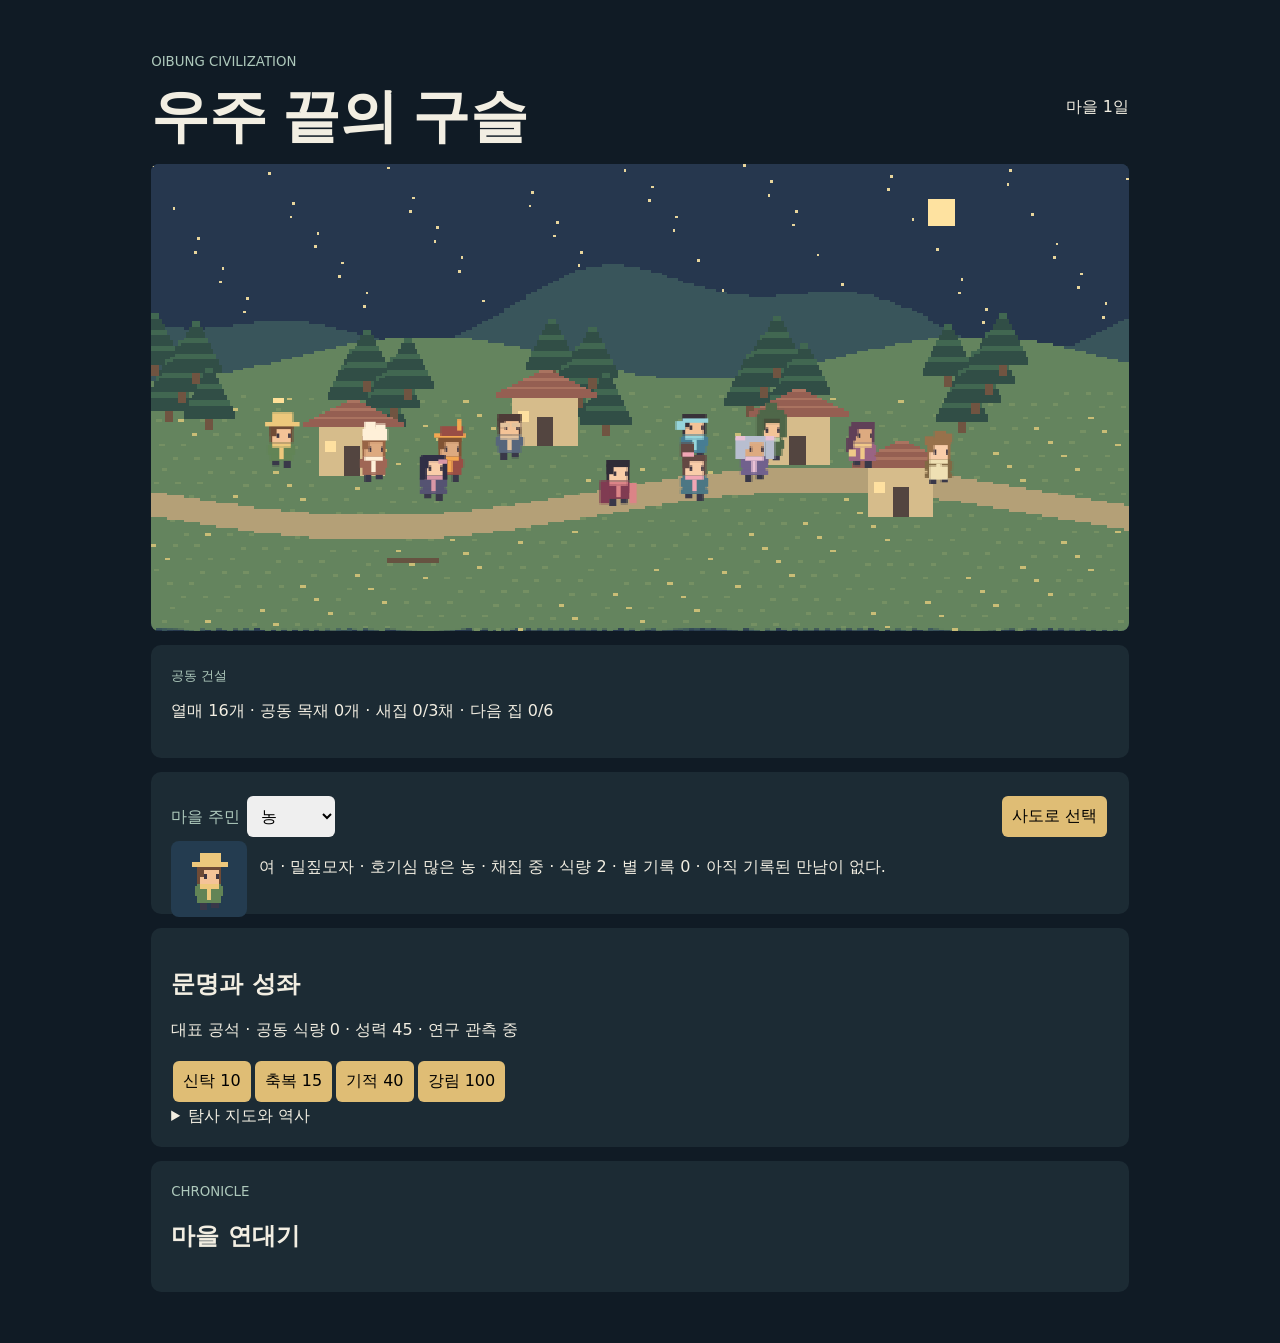
==== oibung-civilization/index.html @ 30c2ab61 "Connect elections, food redistribution, succession, research, expeditions and celestial powers" ====
<!doctype html><html lang="ko"><meta charset=utf-8><meta name=viewport content="width=device-width,initial-scale=1"><title>오이붕 문명</title><style>*{box-sizing:border-box}body{background:#101b25;color:#f2eee2;font:16px system-ui;margin:auto;max-width:1080px;padding:4vw}header,section{display:flex;align-items:center;justify-content:space-between;gap:14px}small,label{color:#aec9bc}h1{font: bold clamp(30px,5vw,58px) Georgia,serif;margin:8px 0}canvas{width:100%;image-rendering:pixelated;display:block;background:#243c50;cursor:pointer;border-radius:8px}article{background:#1c2b34;padding:20px;border-radius:10px;margin-top:14px}button,input,select{font:inherit;padding:10px;border:0;border-radius:6px;margin:4px 2px}button{background:#dfbd75;cursor:pointer}input{width:min(95%,360px)}li{margin:.6em 0}section{flex-wrap:wrap}</style><header><div><small>OIBUNG CIVILIZATION</small><h1>우주 끝의 구슬</h1></div><span id="clock"></span></header><canvas id="map" width="720" height="344" aria-label="주민을 선택할 수 있는 마을 지도"></canvas><article><small>공동 건설</small><p id="construction"></p></article><article><section><div><label>마을 주민</label> <select id="pick"></select></div><button id="choose">사도로 선택</button></section><canvas id="portrait" width="64" height="64" style="width:76px;float:left;margin-right:12px"></canvas><p id="bio"></p><div id="oracle"><input id="msg" placeholder="식량을 모아라 / 이웃을 도와라 / 별을 관찰해"><button id="send">계시 전달</button></div><p id="reply" role="status"></p></article><article><h2>문명과 성좌</h2><p id="worldInfo"></p><button onclick="invoke('신탁')">신탁 10</button><button onclick="invoke('축복')">축복 15</button><button onclick="invoke('기적')">기적 40</button><button onclick="invoke('강림')">강림 100</button><button id="contract" onclick="pact()">외신과 계약</button><details><summary>탐사 지도와 역사</summary><p id="atlas"></p><ol id="historyList"></ol></details></article><article><small>CHRONICLE</small><h2>마을 연대기</h2><ul id="log"></ul></article><script>
const names='농 빵 비서 최규원 박성원 배서준 이권재 별이 단비 솔 달래 보리'.split(' '),traits=['호기심 많은','다정한','신중한'],places=[[48,112],[165,132],[308,96],[233,105]],acts=['채집','나눔','별 관찰','식사'];let s;try{s=JSON.parse(localStorage.marble1)}catch{}s??={tick:0,apostle:-1,log:[],p:names.map((name,i)=>({name,x:38+i*23,y:108+i%3*8,food:2,hunger:i%4,act:i%4,stars:0,debt:{}}))};s.wood ??= 0;
s.houses ??= 0;
s.progress ??= 0;
for (const person of s.p) person.fatigue ??= 0;
const lots = [[96,145],[202,147],[301,146]];
acts.push('벌목','집 짓기','수면','대화','낚시');
function destination(person, index) {
  if(person.act===7)return [165,124];
  if(person.act===8)return [334,134];
  if (person.act === 4) return [32,88];
  if (person.act === 5) return lots[Math.min(2,s.houses)];
  if (person.act === 6) return s.houses ? lots[index % s.houses] : [66,114];
  return places[person.act];
}
function nextGoal(person,index) {
  if (!person.food) return s.berries?0:8;
  if (person.hunger >= 5) return 3;
  if (person.fatigue >= 4) return 6;
  if(s.houses===3&&index%4===2&&s.wood<12)return 4;
  if(index%4===1&&person.food<4)return s.berries?0:8;
  if (s.houses < 3 && index % 3 === 2) return s.wood ? 5 : 4;
  if((s.tick+index)%4===0)return 7;
  return (index+s.tick%2)%3;
}
function finishWork(person) {
  if (person.act === 6) person.fatigue = 0;
  else person.fatigue++;
  if (person.act === 4) s.wood++;
  if (person.act === 5 && s.wood && s.houses < 3) {
    s.wood--;
    if (++s.progress === 6) {
      s.progress = 0;
      s.houses++;
      note(person.name+'의 작업으로 마을의 '+s.houses+'번째 새집이 완성됐다.');
    }
  }
}

const profiles=[
 ['여','밀짚모자','6f4b36','628456','edc87c','hat'],['남','제빵사','986445','9f6655','fff0d8','chef'],
 ['여','단발과 리본','302f46','555372','d997a6','bob'],['남','안경과 조끼','4e3a37','57667c','e3c29d','glasses'],
 ['남','깃털 모자','815334','994e45','f4a751','feather'],['남','붉은 망토','302c37','803b52','db8487','cape'],
 ['남','푸른 머리띠','38323a','477d93','96d5dc','band'],['여','은빛 양갈래','b8bed0','71618d','eac1d5','twins'],
 ['여','묶음머리','634843','4c7784','f1a6b4','bun'],['남','솔잎 후드','48513c','4f6749','b4c99c','hood'],
 ['여','땋은 머리','604058','9a6483','f0c988','braid'],['여','곱슬머리','98714b','816944','efe0b3','apron']
];
const details={
 hat:[[-7,-20,15,2],[-4,-24,9,4]],chef:[[-5,-23,11,5],[-4,-26,5,4],[1,-25,4,3]],
 bob:[[-6,-19,3,10,1],[4,-18,2,9,1],[2,-18,4,2]],glasses:[[-4,-16,4,2],[1,-16,4,2]],
 feather:[[-7,-21,14,2],[-4,-24,10,4,2],[3,-27,2,5]],cape:[[-8,-11,4,10,2],[5,-10,3,9]],
 band:[[-5,-18,11,2],[-8,-17,4,4]],twins:[[-8,-19,4,9,1],[5,-19,4,9,1],[-8,-20,4,2],[5,-20,4,2]],
 bun:[[-6,-25,6,6,1],[-5,-21,5,2]],hood:[[-6,-21,3,10,2],[4,-21,3,10,2],[-5,-23,11,4,2],[-2,-26,5,4,2]],
 braid:[[-6,-18,3,6,1],[-7,-13,3,6,1],[-6,-8,3,3]],apron:[[-6,-21,4,4,1],[-2,-23,5,4,1],[2,-22,4,4,1],[-4,-8,8,6]]};
function sprite(c,i,x,y,scale,t,walking,act){
 const [gender,,hair,coat,accent,style]=profiles[i];
 const box=(x,y,w,h,color)=>{c.fillStyle='#'+color;c.fillRect(x,y,w,h)};
 c.save();c.translate(Math.round(x),Math.round(y));c.scale(scale,scale);
 if(!walking&&act===6){c.translate(-6,-4);c.rotate(-Math.PI/2)}
 const stride=walking?Math.floor(t)%2:0;
 box(-4,-4,3,4-stride,'393849');box(1,-4,3,3+stride,'393849');
 box(-5,-11,10,8,coat);box(-6,-10,12,4,coat);if(gender==='여'&&i!==0)box(-6,-5,12,2,coat);
 box(-4,-11,8,2,accent);box(-1,-9,2,5,accent);
 box(-5,-20,10,9,hair);box(-4,-18,8,7,['f4c397','ddaa80','f9cda9'][i%3]);box(-5,-20,10,3,hair);box(-5,-18,3,4,hair);
 box(-2,-15,1,2,'3d3541');box(3,-15,1,2,'3d3541');
 for(const [a,b,w,h,k=0] of details[style])box(a,b,w,h,[accent,hair,coat][k]);
 if(!walking&&[0,4,5,8].includes(act)){let lift=Math.floor(t)%2;box(6,-10-lift*2,2,7,'805f41');box(5,-11-lift*2,5,2,'c0c6ae')}
 c.restore()
}
// Navigate the walkable ground through a 64 by 64 occupancy grid.
const tileX=x=>Math.max(0,Math.min(63,Math.floor(x*64/360)));
const tileY=y=>Math.max(0,Math.min(63,Math.floor((y-72)*64/100)));
const cell=(x,y)=>tileY(y)*64+tileX(x);
const center=n=>[(n%64+.5)*360/64,72+(Math.floor(n/64)+.5)*100/64];
const blocked=new Uint8Array(4096);
for(let n=0;n<4096;n++){const [x,y]=center(n);blocked[n]=[[62,97],[133,86],[226,93],[264,112]].some(([a,b])=>x>=a&&x<a+24&&y>=b&&y<b+16)}
const maps=new Map();
function distances(goal){
 if(maps.has(goal))return maps.get(goal);
 const dist=new Int16Array(4096).fill(-1),queue=[goal];dist[goal]=0;
 for(let k=0;k<queue.length;k++){const n=queue[k];for(const m of neighbors(n)){if(!blocked[m]&&dist[m]<0){dist[m]=dist[n]+1;queue.push(m)}}}
 maps.set(goal,dist);return dist
}
function neighbors(n){return [n%64?n-1:-1,n%64<63?n+1:-1,n-64,n+64].filter(m=>m>=0&&m<4096)}
function walk(p,x,y){
 const goal=cell(x,y),dist=distances(goal);
 for(let k=0;k<(s.civil.gravity===2?1:2);k++){
 const n=cell(p.x,p.y);if(n===goal){p.x=x;p.y=y;return}
 const next=neighbors(n).filter(m=>dist[m]>=0).sort((a,b)=>dist[a]-dist[b])[0];
 if(next===undefined){const near=Array.from(dist).findIndex(v=>v>=0);[p.x,p.y]=center(near);continue}
 ;[p.x,p.y]=center(next)
 }}
function target(p,i){const [x,y]=destination(p,i);let tx=x+(i%4)*5,ty=y+Math.floor(i/4)*5;while(blocked[cell(tx,ty)])ty+=2;return [tx,ty]}
s.berries??=16;
for(const p of s.p){p.friends??={};p.memory??='아직 기록된 만남이 없다.'}

s.civil ??= {stock:0,leader:null,knowledge:[],observations:0,craft:0,voyages:0,systems:[],boundary:false,contact:false,gravity:1,lawUntil:0,power:45,archives:[],fleet:0};
const civ=s.civil;
function record(message){
 note(message);
 civ.archives.unshift({tick:s.tick,message});
 if(civ.archives.length>300)civ.archives.pop();
}
function advanceWorld(){
 if(s.tick%24===0)civ.power=Math.min(100,civ.power+1);
 if(civ.lawUntil&&s.tick>=civ.lawUntil){civ.gravity=1;civ.lawUntil=0;record('중력 이상이 끝나 이동 속도가 회복됐다.')}
 if(s.tick%144===0){
 const votes=new Map();
 for(const p of s.p){
 const choice=s.p.filter(q=>q!==p).sort((a,b)=>(p.friends[b.name]||0)+(p.debt[b.name]||0)-(p.friends[a.name]||0)-(p.debt[a.name]||0))[0];
 if((p.friends[choice.name]||p.debt[choice.name]))votes.set(choice.name,(votes.get(choice.name)||0)+1);
 if(p.food>2){p.food--;civ.stock++}
 }
 const winner=[...votes].sort((a,b)=>b[1]-a[1])[0];
 if(winner&&winner[0]!==civ.leader){civ.leader=winner[0];record(winner[0]+' 주민 대표 선출 · '+winner[1]+'표')}
 for(const p of [...s.p].sort((a,b)=>a.food-b.food)){if(p.food===0&&civ.stock){p.food++;civ.stock--}}
 }
 if(s.tick%48===0){
 const discoveries=[['천문력',civ.observations>=8],['정밀 공구',civ.craft>=8],['항법',civ.knowledge.includes('천문력')&&civ.observations>=24],['추진 기관',civ.knowledge.includes('정밀 공구')&&s.houses>=2&&civ.craft>=18]];
 for(const [name,ok] of discoveries)if(ok&&!civ.knowledge.includes(name)){civ.knowledge.push(name);record('마을 연구 기록에 '+name+' 원리가 등록됐다.')}
 if(civ.knowledge.length>=4&&s.wood>=4&&civ.stock>=2){s.wood-=4;civ.stock-=2;civ.fleet++;record('목재 4와 보급 식량 2로 탐사선 완성')}
 if(civ.fleet&&civ.stock>=1){civ.fleet--;civ.stock--;civ.voyages++;
 const n=civ.voyages,star=['청람','유리','노을','서리'][(n-1)%4]+' '+n;
 civ.systems.push({star,gravity:0.5+((n*17)%20)/10});record(star+' 항성계 탐사 완료');
 if(n>=4&&!civ.boundary&&civ.observations>=32){civ.boundary=true;record('탐사선들이 같은 경계 신호를 삼각측량해 구슬 표면을 발견했다.')}
 }
 if(civ.boundary&&!civ.contact&&civ.voyages>=5){civ.contact=true;record('구슬 밖 추방자가 귀환 항로를 요청했다.')}
 if(civ.contact&&!civ.treaty&&!civ.lawUntil&&s.tick%384===0){civ.gravity=2;civ.lawUntil=s.tick+96;record('외신의 통로가 열리며 마을의 중력이 증가했다.')}
 }
 const i=s.tick%12,p=s.p[i];p.born??=0;p.generation??=1;
 if(s.tick-p.born>=3600+i*96){
 const old=p.name;record(old+' 생애 종료 · 별 기록 '+p.stars+'건을 후대에 전승');
 if(s.apostle===i){s.apostle=-1;record('사도의 별자리가 비었다. 새 사도를 선택할 수 있다.')}
 p.generation++;p.name=names[i]+' '+p.generation+'세';p.born=s.tick;p.stars=Math.floor(p.stars/2);p.friends={};p.debt={};p.hunger=0;p.fatigue=0;p.memory=old+'의 기록을 물려받았다.';pick.options[i].text=p.name
 }
}
function invoke(type){
 const p=s.p[s.apostle];if(!p){reply.textContent='먼저 사도를 선택해 줘.';return}
 const cost={신탁:10,축복:15,기적:40,강림:100}[type];
 if(civ.power<cost){reply.textContent='성력이 부족해.';return}
 civ.power-=cost;
 if(type==='신탁'){p.act=2;p.dwelling=0}
 if(type==='축복'){p.fatigue=0;p.hunger=Math.max(0,p.hunger-2)}
 if(type==='기적')s.berries=Math.min(30,s.berries+10);
 if(type==='강림'){civ.lawUntil=0;civ.gravity=1;for(const q of s.p)q.fatigue=0}
 record(type+' 발현 · '+p.name+'의 성좌');save();ui()
}
function pact(){
 if(!civ.contact||civ.treaty)return;
 if(civ.stock<3){reply.textContent='계약에 공동 식량 3개가 필요해.';return}
 civ.stock-=3;civ.treaty=true;civ.gravity=1;civ.lawUntil=0;record('추방자에게 보급품을 제공해 다른 구슬로 가는 항로를 얻었다.');save();ui()
}

const ctx=map.getContext('2d'),rect=(x,y,w,h,c)=>{ctx.fillStyle=c;ctx.fillRect(x|0,y|0,w,h)},note=t=>{s.log.unshift(t);s.log.length=Math.min(15,s.log.length)},save=()=>{try{localStorage.marble1=JSON.stringify(s)}catch{}},sel=()=>+pick.value;names.forEach((n,i)=>pick.add(new Option(s.p[i].name,i)));pick.value=Math.max(0,s.apostle);function ui(){worldInfo.textContent='대표 '+(civ.leader||'공석')+' · 공동 식량 '+civ.stock+' · 성력 '+civ.power+' · 연구 '+(civ.knowledge.join(', ')||'관측 중');contract.hidden=!civ.contact||civ.treaty;atlas.textContent=civ.systems.slice(-16).map(v=>v.star+' ('+v.gravity.toFixed(1)+'g)').join(' · ')||'미탐사';historyList.replaceChildren(...civ.archives.slice(0,30).map(v=>Object.assign(document.createElement('li'),{textContent:(1+Math.floor(v.tick/48))+'일 · '+v.message})));construction.textContent='열매 '+s.berries+'개 · 공동 목재 '+s.wood+'개 · 새집 '+s.houses+'/3채'+(s.houses<3?' · 다음 집 '+s.progress+'/6':' · 건설 완료');let p=s.p[sel()];let pc=portrait.getContext('2d');pc.clearRect(0,0,64,64);sprite(pc,sel(),32,58,2,0,false,-1);bio.textContent=profiles[sel()][0]+' · '+profiles[sel()][1]+' · '+traits[sel()%3]+' '+p.name+' · '+acts[p.act]+' 중 · 식량 '+p.food+' · 별 기록 '+p.stars+' · '+p.memory;choose.textContent=s.apostle===sel()?'나의 사도':'사도로 선택';oracle.hidden=s.apostle!==sel();clock.textContent='마을 '+(1+Math.floor(s.tick/48))+'일';log.replaceChildren(...s.log.map(t=>Object.assign(document.createElement('li'),{textContent:t})));}pick.onchange=()=>{reply.textContent='';ui()};choose.onclick=()=>{s.apostle=sel();note(names[sel()]+'에게 별빛이 닿았다.');save();ui()};send.onclick=()=>{let p=s.p[sel()],v=msg.value,a=/별|우주|관찰/.test(v)?2:/이웃|도와|나눠|나눔/.test(v)?1:/채집|모아|식량/.test(v)?0:-1;if(a<0){reply.textContent='채집, 이웃 돕기, 별 관찰 중 하나를 제안해 줘.';return}let why=p.hunger>=6?'지금은 배가 너무 고파요.':a===1&&p.food<2?'나눌 식량을 먼저 구할게요.':'';p.dwelling=0;p.act=why?(p.food&&p.hunger>=6?3:0):a;reply.textContent=p.name+' · '+(why||acts[a]+'을 시작할게요.');note(reply.textContent);save();ui()};function step(){s.tick++;advanceWorld();if(s.tick%12===0)s.berries=Math.min(20,s.berries+1);s.p.forEach((p,i)=>{let [x,y]=target(p,i);walk(p,x,y);if(p.x!==x||p.y!==y)return;if((p.dwelling??0)<3){p.dwelling=(p.dwelling??0)+1;return}p.dwelling=0;
 finishWork(p);let a=p.act;
 if(a===0&&s.berries){s.berries--;p.food++}if(a===8)p.food++;
 if(a===7){const q=s.p.find(q=>q!==p&&Math.hypot(q.x-p.x,q.y-p.y)<24);if(q){for(const [u,v] of [[p,q],[q,p]]){u.friends[v.name]=(u.friends[v.name]??0)+1;u.memory=v.name+'와 마을길에서 이야기했다.'}note(p.name+'와 '+q.name+'의 대화 · 친분 '+p.friends[q.name])}}if(a===3&&p.food){p.food--;p.hunger=0}else p.hunger++;if(a===2){p.stars++;civ.observations++}if(a===4||a===5)civ.craft++;if(a===1&&p.food){let others=s.p.filter(q=>q!==p),q=others.sort((u,v)=>(p.debt[v.name]||0)-(p.debt[u.name]||0)||u.food-v.food)[0];q.food++;p.food--;q.debt[p.name]=(q.debt[p.name]||0)+1;note(p.name+' → '+q.name+'에게 식량을 나눴다. '+q.name+'이 은혜를 기억한다.')}p.act=nextGoal(p,i)});save();ui()}function draw(t){ctx.setTransform(2,0,0,2,0,0);rect(0,0,360,172,'#26374e');for(let i=0;i<70;i++)rect(i*79%360,i*47%62,1,1,'#e8d59c');rect(286,13,10,10,'#fee2a0');for(let x=0;x<360;x+=2){let y=53+12*Math.sin(x/41)+6*Math.cos(x/17);rect(x,y,2,172-y,'#39555b');let z=72+8*Math.cos(x/32);rect(x,z,2,172-z,'#64845e')}for(let i=0;i<650;i++)rect(i*137%360,84+i*73%88,2,1,i%5?'#759063':'#c9bd76');for(let x=0;x<360;x+=2)rect(x,121+9*Math.sin(x/52),2,9,'#b4a077');for(let i=0;i<25;i++){let x=i*73%360,y=67+i*13%24;rect(x,y,3,11,'#705441');for(let k=0;k<9;k++)rect(x-k,y-12+k*2,k*2+3,3,k%3?'#314e46':'#416751')}for(let [x,y] of [[62,97],[133,86],[226,93],[264,112]]){rect(x,y,24,18,'#d6bc8b');for(let k=0;k<9;k++)rect(x+10-k*2,y-10+k,5+k*4,2,k%3?'#955f52':'#aa7360');rect(x+9,y+7,6,11,'#534540');rect(x+2,y+5,4,4,'#fee0a0')}for(let i=0;i<Math.min(3,s.houses+1);i++){
  const [x,y]=lots[i];
  const ready=i<s.houses;
  rect(x-9,y,19,2,'#665341');
  if(ready||s.progress){rect(x-8,y-9,2,9,'#946e4a');rect(x+7,y-9,2,9,'#946e4a')}
  if(ready||s.progress>=3)rect(x-8,y-8,17,8,'#d8b180');
  if(ready){for(let row=0;row<8;row++)rect(x-row-2,y-17+row,row*2+5,2,'#925b51');rect(x-2,y-5,4,6,'#513e39')}
} s.p.map((p,i)=>({p,i})).sort((a,b)=>a.p.y-b.p.y).forEach(({p,i})=>{const [x,y]=target(p,i);sprite(ctx,i,p.x,p.y,.85,t/180+i,!p.dwelling&&(x!==p.x||y!==p.y),p.act);if(i===sel())rect(p.x-2,p.y-25,4,2,'#ffe098')});requestAnimationFrame(draw)}map.onclick=e=>{let r=map.getBoundingClientRect(),x=(e.clientX-r.left)*360/r.width,y=(e.clientY-r.top)*172/r.height;pick.value=s.p.map((p,i)=>[Math.hypot(p.x-x,p.y-4-y),i]).sort((a,b)=>a[0]-b[0])[0][1];pick.onchange()};ui();requestAnimationFrame(draw);if(!globalThis.SERVER_WORLD)setInterval(step,600);
</script></html>
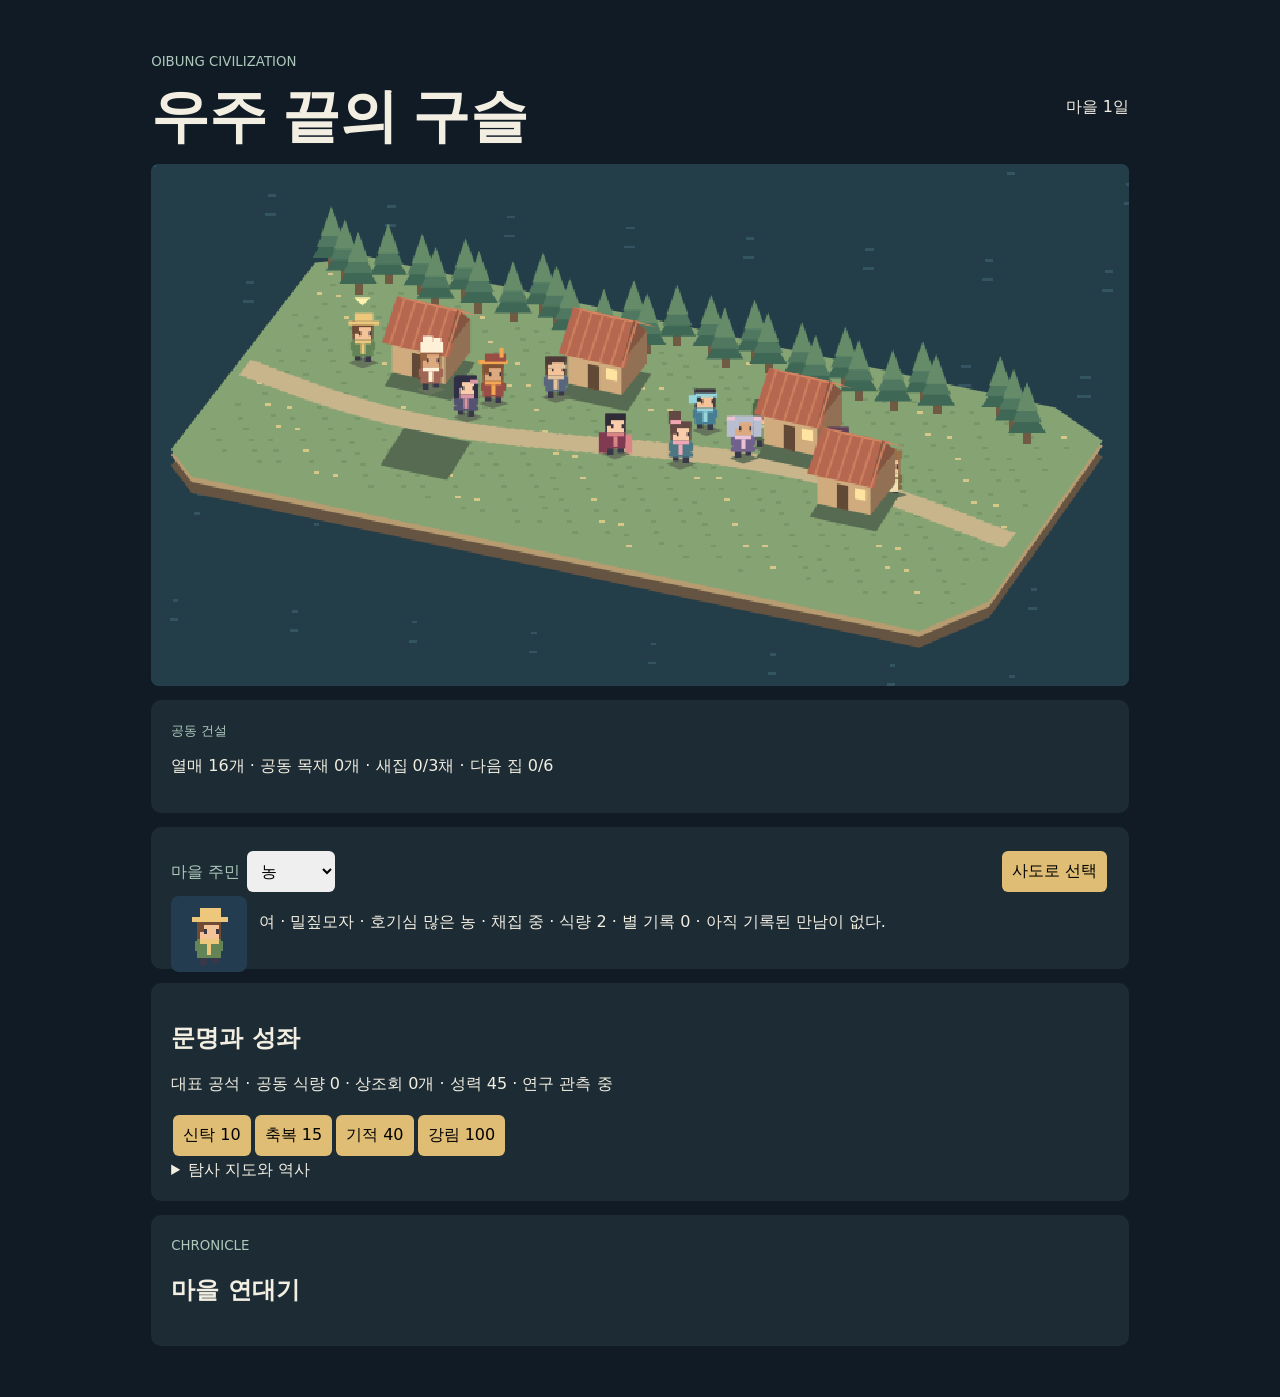
==== commit 5a716294: "Project the village as an isometric island and form mutual-aid societies" ====
--- a/oibung-civilization/index.html
+++ b/oibung-civilization/index.html
@@ -1,4 +1,4 @@
-<!doctype html><html lang="ko"><meta charset=utf-8><meta name=viewport content="width=device-width,initial-scale=1"><title>오이붕 문명</title><style>*{box-sizing:border-box}body{background:#101b25;color:#f2eee2;font:16px system-ui;margin:auto;max-width:1080px;padding:4vw}header,section{display:flex;align-items:center;justify-content:space-between;gap:14px}small,label{color:#aec9bc}h1{font: bold clamp(30px,5vw,58px) Georgia,serif;margin:8px 0}canvas{width:100%;image-rendering:pixelated;display:block;background:#243c50;cursor:pointer;border-radius:8px}article{background:#1c2b34;padding:20px;border-radius:10px;margin-top:14px}button,input,select{font:inherit;padding:10px;border:0;border-radius:6px;margin:4px 2px}button{background:#dfbd75;cursor:pointer}input{width:min(95%,360px)}li{margin:.6em 0}section{flex-wrap:wrap}</style><header><div><small>OIBUNG CIVILIZATION</small><h1>우주 끝의 구슬</h1></div><span id="clock"></span></header><canvas id="map" width="720" height="344" aria-label="주민을 선택할 수 있는 마을 지도"></canvas><article><small>공동 건설</small><p id="construction"></p></article><article><section><div><label>마을 주민</label> <select id="pick"></select></div><button id="choose">사도로 선택</button></section><canvas id="portrait" width="64" height="64" style="width:76px;float:left;margin-right:12px"></canvas><p id="bio"></p><div id="oracle"><input id="msg" placeholder="식량을 모아라 / 이웃을 도와라 / 별을 관찰해"><button id="send">계시 전달</button></div><p id="reply" role="status"></p></article><article><h2>문명과 성좌</h2><p id="worldInfo"></p><button onclick="invoke('신탁')">신탁 10</button><button onclick="invoke('축복')">축복 15</button><button onclick="invoke('기적')">기적 40</button><button onclick="invoke('강림')">강림 100</button><button id="contract" onclick="pact()">외신과 계약</button><details><summary>탐사 지도와 역사</summary><p id="atlas"></p><ol id="historyList"></ol></details></article><article><small>CHRONICLE</small><h2>마을 연대기</h2><ul id="log"></ul></article><script>
+<!doctype html><html lang="ko"><meta charset=utf-8><meta name=viewport content="width=device-width,initial-scale=1"><title>오이붕 문명</title><style>*{box-sizing:border-box}body{background:#101b25;color:#f2eee2;font:16px system-ui;margin:auto;max-width:1080px;padding:4vw}header,section{display:flex;align-items:center;justify-content:space-between;gap:14px}small,label{color:#aec9bc}h1{font: bold clamp(30px,5vw,58px) Georgia,serif;margin:8px 0}canvas{width:100%;image-rendering:pixelated;display:block;background:#243c50;cursor:pointer;border-radius:8px}article{background:#1c2b34;padding:20px;border-radius:10px;margin-top:14px}button,input,select{font:inherit;padding:10px;border:0;border-radius:6px;margin:4px 2px}button{background:#dfbd75;cursor:pointer}input{width:min(95%,360px)}li{margin:.6em 0}section{flex-wrap:wrap}</style><header><div><small>OIBUNG CIVILIZATION</small><h1>우주 끝의 구슬</h1></div><span id="clock"></span></header><canvas id="map" width="720" height="384" aria-label="주민을 선택할 수 있는 마을 지도"></canvas><article><small>공동 건설</small><p id="construction"></p></article><article><section><div><label>마을 주민</label> <select id="pick"></select></div><button id="choose">사도로 선택</button></section><canvas id="portrait" width="64" height="64" style="width:76px;float:left;margin-right:12px"></canvas><p id="bio"></p><div id="oracle"><input id="msg" placeholder="식량을 모아라 / 이웃을 도와라 / 별을 관찰해"><button id="send">계시 전달</button></div><p id="reply" role="status"></p></article><article><h2>문명과 성좌</h2><p id="worldInfo"></p><button onclick="invoke('신탁')">신탁 10</button><button onclick="invoke('축복')">축복 15</button><button onclick="invoke('기적')">기적 40</button><button onclick="invoke('강림')">강림 100</button><button id="contract" onclick="pact()">외신과 계약</button><details><summary>탐사 지도와 역사</summary><p id="atlas"></p><ol id="historyList"></ol></details></article><article><small>CHRONICLE</small><h2>마을 연대기</h2><ul id="log"></ul></article><script>
 const names='농 빵 비서 최규원 박성원 배서준 이권재 별이 단비 솔 달래 보리'.split(' '),traits=['호기심 많은','다정한','신중한'],places=[[48,112],[165,132],[308,96],[233,105]],acts=['채집','나눔','별 관찰','식사'];let s;try{s=JSON.parse(localStorage.marble1)}catch{}s??={tick:0,apostle:-1,log:[],p:names.map((name,i)=>({name,x:38+i*23,y:108+i%3*8,food:2,hunger:i%4,act:i%4,stars:0,debt:{}}))};s.wood ??= 0;
 s.houses ??= 0;
 s.progress ??= 0;
@@ -105,6 +105,18 @@
  if(s.tick%24===0)civ.power=Math.min(100,civ.power+1);
  if(civ.lawUntil&&s.tick>=civ.lawUntil){civ.gravity=1;civ.lawUntil=0;record('중력 이상이 끝나 이동 속도가 회복됐다.')}
  if(s.tick%144===0){
+ const groups=[],seen=new Set();
+ for(const founder of s.p){
+ if(seen.has(founder.name))continue;
+ const members=[founder];seen.add(founder.name);
+ for(const member of members)for(const neighbor of s.p){
+ if(!seen.has(neighbor.name)&&(member.friends[neighbor.name]||0)>=2&&(neighbor.friends[member.name]||0)>=2){members.push(neighbor);seen.add(neighbor.name)}}
+ if(members.length>=3)groups.push(members.map(p=>p.name))
+ }
+ for(const group of groups){if(!(civ.groups||[]).some(old=>old.some(name=>group.includes(name))))record(group.join('·')+'의 상조회 결성');
+ const people=group.map(name=>s.p.find(p=>p.name===name)),donor=people.reduce((a,b)=>a.food>b.food?a:b),recipient=people.find(p=>p.food===0);
+ if(donor.food>=2&&recipient){donor.food--;recipient.food++;recipient.memory=donor.name+'에게 상조회 식량을 받았다.'}}
+ civ.groups=groups;
  const votes=new Map();
  for(const p of s.p){
  const choice=s.p.filter(q=>q!==p).sort((a,b)=>(p.friends[b.name]||0)+(p.debt[b.name]||0)-(p.friends[a.name]||0)-(p.debt[a.name]||0))[0];
@@ -151,16 +163,46 @@
  civ.stock-=3;civ.treaty=true;civ.gravity=1;civ.lawUntil=0;record('추방자에게 보급품을 제공해 다른 구슬로 가는 항로를 얻었다.');save();ui()
 }
 
-const ctx=map.getContext('2d'),rect=(x,y,w,h,c)=>{ctx.fillStyle=c;ctx.fillRect(x|0,y|0,w,h)},note=t=>{s.log.unshift(t);s.log.length=Math.min(15,s.log.length)},save=()=>{try{localStorage.marble1=JSON.stringify(s)}catch{}},sel=()=>+pick.value;names.forEach((n,i)=>pick.add(new Option(s.p[i].name,i)));pick.value=Math.max(0,s.apostle);function ui(){worldInfo.textContent='대표 '+(civ.leader||'공석')+' · 공동 식량 '+civ.stock+' · 성력 '+civ.power+' · 연구 '+(civ.knowledge.join(', ')||'관측 중');contract.hidden=!civ.contact||civ.treaty;atlas.textContent=civ.systems.slice(-16).map(v=>v.star+' ('+v.gravity.toFixed(1)+'g)').join(' · ')||'미탐사';historyList.replaceChildren(...civ.archives.slice(0,30).map(v=>Object.assign(document.createElement('li'),{textContent:(1+Math.floor(v.tick/48))+'일 · '+v.message})));construction.textContent='열매 '+s.berries+'개 · 공동 목재 '+s.wood+'개 · 새집 '+s.houses+'/3채'+(s.houses<3?' · 다음 집 '+s.progress+'/6':' · 건설 완료');let p=s.p[sel()];let pc=portrait.getContext('2d');pc.clearRect(0,0,64,64);sprite(pc,sel(),32,58,2,0,false,-1);bio.textContent=profiles[sel()][0]+' · '+profiles[sel()][1]+' · '+traits[sel()%3]+' '+p.name+' · '+acts[p.act]+' 중 · 식량 '+p.food+' · 별 기록 '+p.stars+' · '+p.memory;choose.textContent=s.apostle===sel()?'나의 사도':'사도로 선택';oracle.hidden=s.apostle!==sel();clock.textContent='마을 '+(1+Math.floor(s.tick/48))+'일';log.replaceChildren(...s.log.map(t=>Object.assign(document.createElement('li'),{textContent:t})));}pick.onchange=()=>{reply.textContent='';ui()};choose.onclick=()=>{s.apostle=sel();note(names[sel()]+'에게 별빛이 닿았다.');save();ui()};send.onclick=()=>{let p=s.p[sel()],v=msg.value,a=/별|우주|관찰/.test(v)?2:/이웃|도와|나눠|나눔/.test(v)?1:/채집|모아|식량/.test(v)?0:-1;if(a<0){reply.textContent='채집, 이웃 돕기, 별 관찰 중 하나를 제안해 줘.';return}let why=p.hunger>=6?'지금은 배가 너무 고파요.':a===1&&p.food<2?'나눌 식량을 먼저 구할게요.':'';p.dwelling=0;p.act=why?(p.food&&p.hunger>=6?3:0):a;reply.textContent=p.name+' · '+(why||acts[a]+'을 시작할게요.');note(reply.textContent);save();ui()};function step(){s.tick++;advanceWorld();if(s.tick%12===0)s.berries=Math.min(20,s.berries+1);s.p.forEach((p,i)=>{let [x,y]=target(p,i);walk(p,x,y);if(p.x!==x||p.y!==y)return;if((p.dwelling??0)<3){p.dwelling=(p.dwelling??0)+1;return}p.dwelling=0;
+const ctx=map.getContext('2d'),rect=(x,y,w,h,c)=>{ctx.fillStyle=c;ctx.fillRect(x|0,y|0,w,h)},note=t=>{s.log.unshift(t);s.log.length=Math.min(15,s.log.length)},save=()=>{try{localStorage.marble1=JSON.stringify(s)}catch{}},sel=()=>+pick.value;names.forEach((n,i)=>pick.add(new Option(s.p[i].name,i)));pick.value=Math.max(0,s.apostle);function ui(){worldInfo.textContent='대표 '+(civ.leader||'공석')+' · 공동 식량 '+civ.stock+' · 상조회 '+(civ.groups||[]).length+'개 · 성력 '+civ.power+' · 연구 '+(civ.knowledge.join(', ')||'관측 중');contract.hidden=!civ.contact||civ.treaty;atlas.textContent=civ.systems.slice(-16).map(v=>v.star+' ('+v.gravity.toFixed(1)+'g)').join(' · ')||'미탐사';historyList.replaceChildren(...civ.archives.slice(0,30).map(v=>Object.assign(document.createElement('li'),{textContent:(1+Math.floor(v.tick/48))+'일 · '+v.message})));construction.textContent='열매 '+s.berries+'개 · 공동 목재 '+s.wood+'개 · 새집 '+s.houses+'/3채'+(s.houses<3?' · 다음 집 '+s.progress+'/6':' · 건설 완료');let p=s.p[sel()];let pc=portrait.getContext('2d');pc.clearRect(0,0,64,64);sprite(pc,sel(),32,58,2,0,false,-1);bio.textContent=profiles[sel()][0]+' · '+profiles[sel()][1]+' · '+traits[sel()%3]+' '+p.name+' · '+acts[p.act]+' 중 · 식량 '+p.food+' · 별 기록 '+p.stars+' · '+p.memory;choose.textContent=s.apostle===sel()?'나의 사도':'사도로 선택';oracle.hidden=s.apostle!==sel();clock.textContent='마을 '+(1+Math.floor(s.tick/48))+'일';log.replaceChildren(...s.log.map(t=>Object.assign(document.createElement('li'),{textContent:t})));}pick.onchange=()=>{reply.textContent='';ui()};choose.onclick=()=>{s.apostle=sel();note(names[sel()]+'에게 별빛이 닿았다.');save();ui()};send.onclick=()=>{let p=s.p[sel()],v=msg.value,a=/별|우주|관찰/.test(v)?2:/이웃|도와|나눠|나눔/.test(v)?1:/채집|모아|식량/.test(v)?0:-1;if(a<0){reply.textContent='채집, 이웃 돕기, 별 관찰 중 하나를 제안해 줘.';return}let why=p.hunger>=6?'지금은 배가 너무 고파요.':a===1&&p.food<2?'나눌 식량을 먼저 구할게요.':'';p.dwelling=0;p.act=why?(p.food&&p.hunger>=6?3:0):a;reply.textContent=p.name+' · '+(why||acts[a]+'을 시작할게요.');note(reply.textContent);save();ui()};function step(){s.tick++;advanceWorld();if(s.tick%12===0)s.berries=Math.min(20,s.berries+1);s.p.forEach((p,i)=>{let [x,y]=target(p,i);walk(p,x,y);if(p.x!==x||p.y!==y)return;if((p.dwelling??0)<3){p.dwelling=(p.dwelling??0)+1;return}p.dwelling=0;
  finishWork(p);let a=p.act;
  if(a===0&&s.berries){s.berries--;p.food++}if(a===8)p.food++;
- if(a===7){const q=s.p.find(q=>q!==p&&Math.hypot(q.x-p.x,q.y-p.y)<24);if(q){for(const [u,v] of [[p,q],[q,p]]){u.friends[v.name]=(u.friends[v.name]??0)+1;u.memory=v.name+'와 마을길에서 이야기했다.'}note(p.name+'와 '+q.name+'의 대화 · 친분 '+p.friends[q.name])}}if(a===3&&p.food){p.food--;p.hunger=0}else p.hunger++;if(a===2){p.stars++;civ.observations++}if(a===4||a===5)civ.craft++;if(a===1&&p.food){let others=s.p.filter(q=>q!==p),q=others.sort((u,v)=>(p.debt[v.name]||0)-(p.debt[u.name]||0)||u.food-v.food)[0];q.food++;p.food--;q.debt[p.name]=(q.debt[p.name]||0)+1;note(p.name+' → '+q.name+'에게 식량을 나눴다. '+q.name+'이 은혜를 기억한다.')}p.act=nextGoal(p,i)});save();ui()}function draw(t){ctx.setTransform(2,0,0,2,0,0);rect(0,0,360,172,'#26374e');for(let i=0;i<70;i++)rect(i*79%360,i*47%62,1,1,'#e8d59c');rect(286,13,10,10,'#fee2a0');for(let x=0;x<360;x+=2){let y=53+12*Math.sin(x/41)+6*Math.cos(x/17);rect(x,y,2,172-y,'#39555b');let z=72+8*Math.cos(x/32);rect(x,z,2,172-z,'#64845e')}for(let i=0;i<650;i++)rect(i*137%360,84+i*73%88,2,1,i%5?'#759063':'#c9bd76');for(let x=0;x<360;x+=2)rect(x,121+9*Math.sin(x/52),2,9,'#b4a077');for(let i=0;i<25;i++){let x=i*73%360,y=67+i*13%24;rect(x,y,3,11,'#705441');for(let k=0;k<9;k++)rect(x-k,y-12+k*2,k*2+3,3,k%3?'#314e46':'#416751')}for(let [x,y] of [[62,97],[133,86],[226,93],[264,112]]){rect(x,y,24,18,'#d6bc8b');for(let k=0;k<9;k++)rect(x+10-k*2,y-10+k,5+k*4,2,k%3?'#955f52':'#aa7360');rect(x+9,y+7,6,11,'#534540');rect(x+2,y+5,4,4,'#fee0a0')}for(let i=0;i<Math.min(3,s.houses+1);i++){
-  const [x,y]=lots[i];
-  const ready=i<s.houses;
-  rect(x-9,y,19,2,'#665341');
-  if(ready||s.progress){rect(x-8,y-9,2,9,'#946e4a');rect(x+7,y-9,2,9,'#946e4a')}
-  if(ready||s.progress>=3)rect(x-8,y-8,17,8,'#d8b180');
-  if(ready){for(let row=0;row<8;row++)rect(x-row-2,y-17+row,row*2+5,2,'#925b51');rect(x-2,y-5,4,6,'#513e39')}
-} s.p.map((p,i)=>({p,i})).sort((a,b)=>a.p.y-b.p.y).forEach(({p,i})=>{const [x,y]=target(p,i);sprite(ctx,i,p.x,p.y,.85,t/180+i,!p.dwelling&&(x!==p.x||y!==p.y),p.act);if(i===sel())rect(p.x-2,p.y-25,4,2,'#ffe098')});requestAnimationFrame(draw)}map.onclick=e=>{let r=map.getBoundingClientRect(),x=(e.clientX-r.left)*360/r.width,y=(e.clientY-r.top)*172/r.height;pick.value=s.p.map((p,i)=>[Math.hypot(p.x-x,p.y-4-y),i]).sort((a,b)=>a[0]-b[0])[0][1];pick.onchange()};ui();requestAnimationFrame(draw);if(!globalThis.SERVER_WORLD)setInterval(step,600);
+ if(a===7){const q=s.p.find(q=>q!==p&&Math.hypot(q.x-p.x,q.y-p.y)<24);if(q){for(const [u,v] of [[p,q],[q,p]]){u.friends[v.name]=(u.friends[v.name]??0)+1;u.memory=v.name+'와 마을길에서 이야기했다.'}note(p.name+'와 '+q.name+'의 대화 · 친분 '+p.friends[q.name])}}if(a===3&&p.food){p.food--;p.hunger=0}else p.hunger++;if(a===2){p.stars++;civ.observations++}if(a===4||a===5)civ.craft++;if(a===1&&p.food){let others=s.p.filter(q=>q!==p),q=others.sort((u,v)=>(p.debt[v.name]||0)-(p.debt[u.name]||0)||u.food-v.food)[0];q.food++;p.food--;q.debt[p.name]=(q.debt[p.name]||0)+1;note(p.name+' → '+q.name+'에게 식량을 나눴다. '+q.name+'이 은혜를 기억한다.')}p.act=nextGoal(p,i)});save();ui()}
+const project=(x,y)=>[180+(x-180)*.82-(y-122)*.61,105+(x-180)*.18+(y-122)*.79];
+function face(points,color){ctx.fillStyle=color;ctx.beginPath();points.forEach(([x,y],i)=>i?ctx.lineTo(x,y):ctx.moveTo(x,y));ctx.closePath();ctx.fill()}
+function surface(points,color,z=0){face(points.map(([x,y])=>{const [u,v]=project(x,y);return [u,v-z]}),color)}
+function lodge(x,y,stage){
+ const at=(a,b,z)=>{const [u,v]=project(x+a,y+b);return [u,v-z]};
+ const poly=(list,color)=>face(list.map(args=>at(...args)),color);
+ poly([[-13,-11,0],[17,-11,0],[19,6,0],[-11,6,0]],'#576b52');
+ if(!stage)return;
+ const height=stage<3?4:12;
+ poly([[-12,0,0],[12,0,0],[12,0,height],[-12,0,height]],'#cfab7e');
+ poly([[12,0,0],[12,-15,0],[12,-15,height],[12,0,height]],'#927054');
+ if(stage<6)return;
+ poly([[-15,2,12],[15,2,12],[15,-7,22],[-15,-7,22]],'#b6674f');
+ poly([[-15,-7,22],[15,-7,22],[15,-17,12],[-15,-17,12]],'#d88964');
+ poly([[12,-15,12],[12,-7,22],[12,0,12]],'#845641');
+ for(let i=-12;i<14;i+=5)poly([[i,2,12],[i+1,2,12],[i+1,-7,22],[i,-7,22]],'#cc8060');
+ poly([[-3,.2,0],[2,.2,0],[2,.2,9],[-3,.2,9]],'#614935');
+ poly([[5,.2,5],[10,.2,5],[10,.2,9],[5,.2,9]],'#ffe3a0')
+}
+function draw(t){
+ ctx.setTransform(2,0,0,2,0,0);rect(0,0,360,192,'#233d49');
+ for(let i=0;i<85;i++)rect(i*79%360,(i*47+t/1800)%192,2+i%4,1,'#345461');
+ const outline=[[0,76],[18,69],[327,69],[355,78],[359,152],[341,170],[16,172],[0,163]];
+ surface(outline,'#665442',-6);surface(outline,'#b79c71',-2);surface(outline,'#86a373');
+ for(let n=0;n<500;n++){let x=8+n*73%338,y=79+n*31%83;let [u,v]=project(x,y);rect(u,v,2,1,n%6?'#77976b':'#d7c68a')}
+ for(let x=4;x<348;x+=4){let y=120+Math.sin(x/52)*7;surface([[x,y],[x+5,y],[x+5,y+7],[x,y+7]],'#c8b58c')}
+ const items=[];
+ function add(x,y,paint){items.push([project(x,y)[1],paint])}
+ for(let i=0;i<30;i++){const x=8+i*43%335,y=77+i*3%10;add(x,y,()=>{let [u,v]=project(x,y);rect(u-1,v-9,3,9,'#705a44');for(let k=0;k<3;k++){let w=7-k*1.5,b=v-4-k*4;face([[u-w,b],[u,b-11],[u+w,b]],['#3e6756','#507861','#658b69'][k])}})}
+ for(const [x,y] of [[74,113],[145,102],[238,109],[276,128]])add(x,y,()=>lodge(x,y,6));
+ lots.forEach(([x,y],i)=>{if(i<=s.houses)add(x,y,()=>lodge(x,y,i<s.houses?6:s.progress))});
+ s.p.forEach((p,i)=>add(p.x,p.y,()=>{const [u,v]=project(p.x,p.y),[x,y]=target(p,i);face([[u-5,v],[u,v-2],[u+6,v],[u,v+2]],'#65745a');sprite(ctx,i,u,v,.76,t/180+i,!p.dwelling&&(x!==p.x||y!==p.y),p.act);if(i===sel())face([[u-3,v-24],[u+3,v-24],[u,v-21]],'#fff2ac')}));
+ items.sort((a,b)=>a[0]-b[0]).forEach(item=>item[1]());requestAnimationFrame(draw)
+}
+map.onclick=e=>{const r=map.getBoundingClientRect(),x=(e.clientX-r.left)*360/r.width,y=(e.clientY-r.top)*192/r.height;
+ const nearest=s.p.map((p,i)=>{const [u,v]=project(p.x,p.y);return [Math.hypot(u-x,v-8-y),i]}).sort((a,b)=>a[0]-b[0])[0];
+ if(nearest[0]<15){pick.value=nearest[1];pick.onchange()}};ui();requestAnimationFrame(draw);if(!globalThis.SERVER_WORLD)setInterval(step,600);
 </script></html>
 
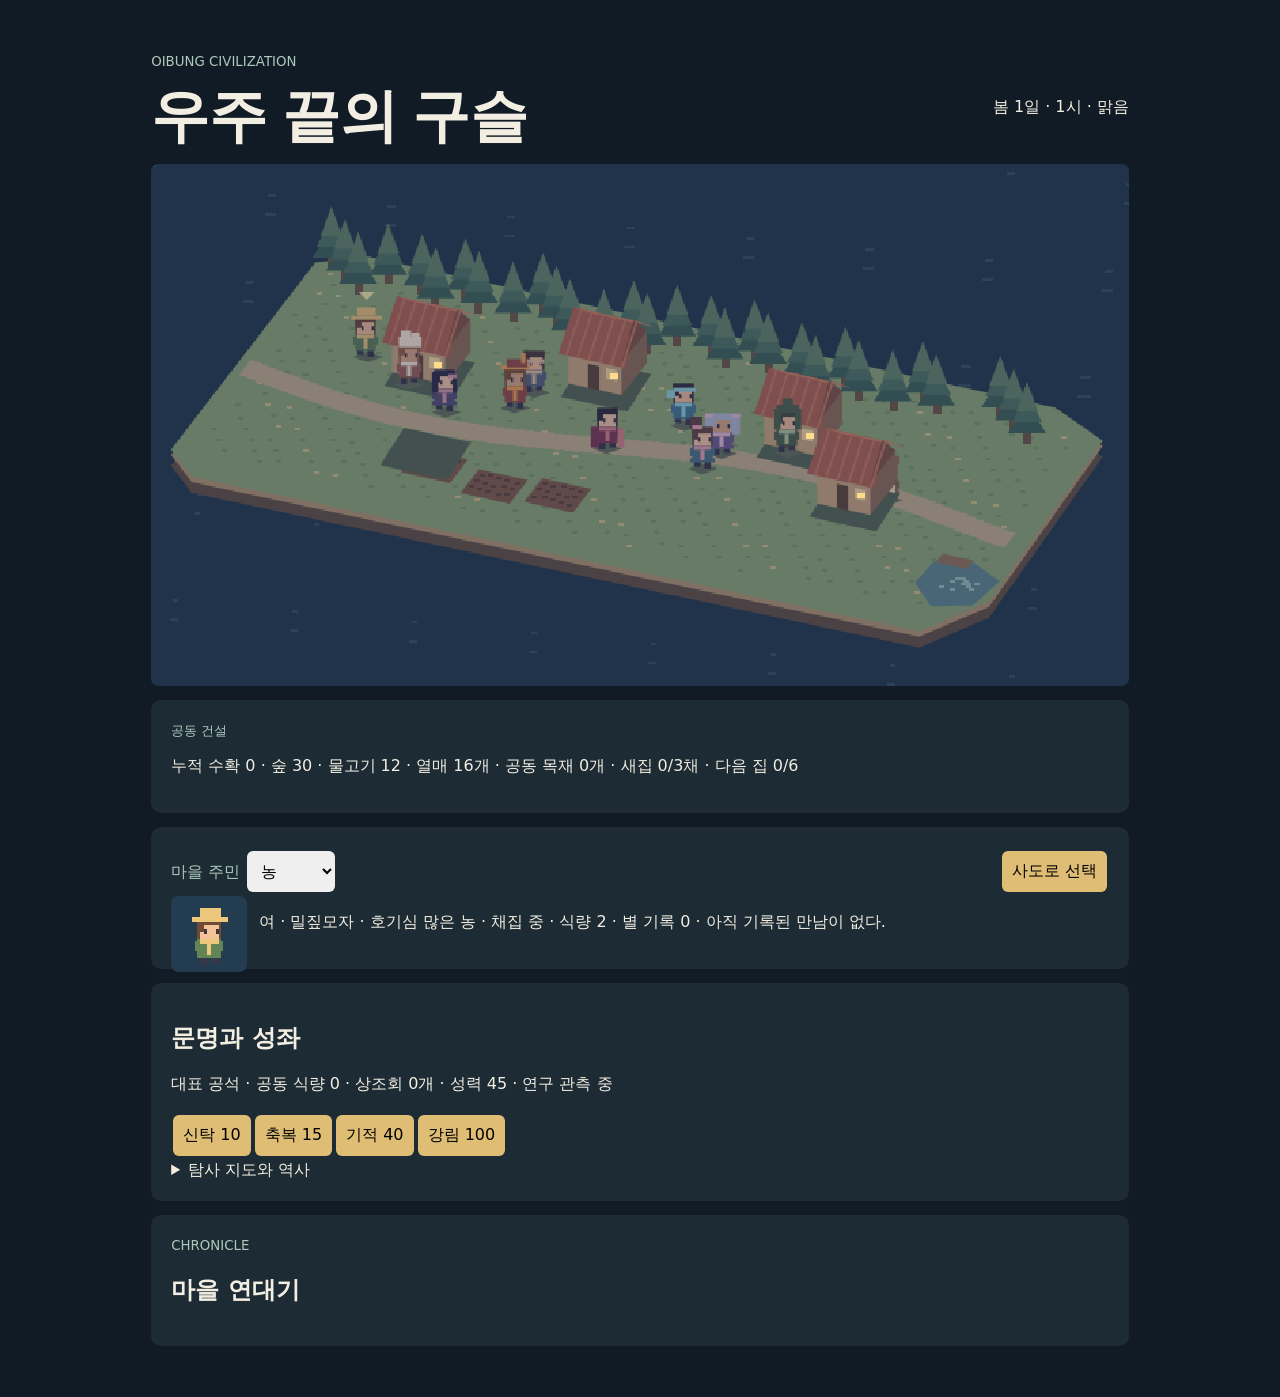
==== commit f32774b7: "Simulate seasonal farming, weather, renewable habitats and smooth village movement" ====
--- a/oibung-civilization/index.html
+++ b/oibung-civilization/index.html
@@ -4,8 +4,9 @@
 s.progress ??= 0;
 for (const person of s.p) person.fatigue ??= 0;
 const lots = [[96,145],[202,147],[301,146]];
-acts.push('벌목','집 짓기','수면','대화','낚시');
+acts.push('벌목','집 짓기','수면','대화','낚시','씨뿌리기','물주기','수확');
 function destination(person, index) {
+  if(person.act>=9&&person.act<=11)return fieldSites[Math.floor(index/4)];
   if(person.act===7)return [165,124];
   if(person.act===8)return [334,134];
   if (person.act === 4) return [32,88];
@@ -14,9 +15,11 @@
   return places[person.act];
 }
 function nextGoal(person,index) {
-  if (!person.food) return s.berries?0:8;
+  if(!person.food && civ.stock>0){civ.stock--;person.food++;return 3}
+  if(!person.food)return s.berries?0:8;
   if (person.hunger >= 5) return 3;
   if (person.fatigue >= 4) return 6;
+  if(index%4===0&&season()!==3){const f=fieldFor(index);if(f.growth<0)return 9;if(f.growth>=6)return 11;if(f.water<=1)return 10}
   if(s.houses===3&&index%4===2&&s.wood<12)return 4;
   if(index%4===1&&person.food<4)return s.berries?0:8;
   if (s.houses < 3 && index % 3 === 2) return s.wood ? 5 : 4;
@@ -26,7 +29,7 @@
 function finishWork(person) {
   if (person.act === 6) person.fatigue = 0;
   else person.fatigue++;
-  if (person.act === 4) s.wood++;
+  if(person.act===4&&s.land.trees){s.land.trees--;s.wood++}
   if (person.act === 5 && s.wood && s.houses < 3) {
     s.wood--;
     if (++s.progress === 6) {
@@ -101,6 +104,44 @@
  civ.archives.unshift({tick:s.tick,message});
  if(civ.archives.length>300)civ.archives.pop();
 }
+
+const seasons=['봄','여름','가을','겨울'];
+const fieldSites=[[106,150],[135,153],[162,151]];
+s.land??={fields:fieldSites.map(()=>({growth:-1,water:2})),fish:12,trees:30,harvest:0};
+const season=()=>Math.floor(s.tick/384)%4;
+const hour=()=>Math.floor(s.tick%48/2);
+function weather(){
+ const day=Math.floor(s.tick/48),noise=Math.sin(day*177.3+4)*43758.54;
+ return noise-Math.floor(noise)<[.34,.52,.24,.30][season()]?(season()===3?'눈':'비'):'맑음'
+}
+function fieldFor(index){return s.land.fields[Math.floor(index/4)]}
+function landscapeTick(){
+ const l=s.land,wet=weather()==='비',cold=season()===3;
+ if(s.tick%12===0){
+ for(const field of l.fields){
+ if(wet)field.water=4;
+ if(field.growth>=0&&field.growth<6&&field.water>0&&!cold){field.growth++;field.water--}
+ }
+ if(!cold&&s.tick%(wet?12:24)===0)s.berries=Math.min(20,s.berries+1);
+ if(s.tick%24===0)l.fish=Math.min(16,l.fish+2);
+ if(s.tick%36===0)l.trees=Math.min(30,l.trees+2);
+ }}
+function farm(person,index){
+ const f=fieldFor(index);
+ if(person.act===9&&f.growth<0){f.growth=0;f.water=3}
+ if(person.act===10&&f.growth>=0&&f.growth<6)f.water=4;
+ if(person.act===11&&f.growth===6){f.growth=-1;s.land.harvest+=5;civ.stock+=4;person.food++;record(person.name+'의 수확 · 공동 창고에 곡식 4, 개인 식량 1')}
+}
+function paintFields(){
+ fieldSites.forEach(([x,y],i)=>{
+ const f=s.land.fields[i],soil=f.water?'#855f48':'#a37952';
+ surface([[x-11,y-9],[x+11,y-9],[x+11,y+2],[x-11,y+2]],soil);
+ for(let row=0;row<3;row++)for(let col=0;col<5;col++){
+ const [u,v]=project(x-9+col*4,y-7+row*3);rect(u,v,2,1,'#644a3b');
+ if(f.growth>=0){const height=1+f.growth*.5;rect(u,v-height,1,height,f.growth===6?'#e1b350':'#659045');if(f.growth>2)rect(u-1,v-height,3,1,f.growth===6?'#f5ce76':'#9bb75e')}
+ }});
+}
+
 function advanceWorld(){
  if(s.tick%24===0)civ.power=Math.min(100,civ.power+1);
  if(civ.lawUntil&&s.tick>=civ.lawUntil){civ.gravity=1;civ.lawUntil=0;record('중력 이상이 끝나 이동 속도가 회복됐다.')}
@@ -163,9 +204,11 @@
  civ.stock-=3;civ.treaty=true;civ.gravity=1;civ.lawUntil=0;record('추방자에게 보급품을 제공해 다른 구슬로 가는 항로를 얻었다.');save();ui()
 }
 
-const ctx=map.getContext('2d'),rect=(x,y,w,h,c)=>{ctx.fillStyle=c;ctx.fillRect(x|0,y|0,w,h)},note=t=>{s.log.unshift(t);s.log.length=Math.min(15,s.log.length)},save=()=>{try{localStorage.marble1=JSON.stringify(s)}catch{}},sel=()=>+pick.value;names.forEach((n,i)=>pick.add(new Option(s.p[i].name,i)));pick.value=Math.max(0,s.apostle);function ui(){worldInfo.textContent='대표 '+(civ.leader||'공석')+' · 공동 식량 '+civ.stock+' · 상조회 '+(civ.groups||[]).length+'개 · 성력 '+civ.power+' · 연구 '+(civ.knowledge.join(', ')||'관측 중');contract.hidden=!civ.contact||civ.treaty;atlas.textContent=civ.systems.slice(-16).map(v=>v.star+' ('+v.gravity.toFixed(1)+'g)').join(' · ')||'미탐사';historyList.replaceChildren(...civ.archives.slice(0,30).map(v=>Object.assign(document.createElement('li'),{textContent:(1+Math.floor(v.tick/48))+'일 · '+v.message})));construction.textContent='열매 '+s.berries+'개 · 공동 목재 '+s.wood+'개 · 새집 '+s.houses+'/3채'+(s.houses<3?' · 다음 집 '+s.progress+'/6':' · 건설 완료');let p=s.p[sel()];let pc=portrait.getContext('2d');pc.clearRect(0,0,64,64);sprite(pc,sel(),32,58,2,0,false,-1);bio.textContent=profiles[sel()][0]+' · '+profiles[sel()][1]+' · '+traits[sel()%3]+' '+p.name+' · '+acts[p.act]+' 중 · 식량 '+p.food+' · 별 기록 '+p.stars+' · '+p.memory;choose.textContent=s.apostle===sel()?'나의 사도':'사도로 선택';oracle.hidden=s.apostle!==sel();clock.textContent='마을 '+(1+Math.floor(s.tick/48))+'일';log.replaceChildren(...s.log.map(t=>Object.assign(document.createElement('li'),{textContent:t})));}pick.onchange=()=>{reply.textContent='';ui()};choose.onclick=()=>{s.apostle=sel();note(names[sel()]+'에게 별빛이 닿았다.');save();ui()};send.onclick=()=>{let p=s.p[sel()],v=msg.value,a=/별|우주|관찰/.test(v)?2:/이웃|도와|나눠|나눔/.test(v)?1:/채집|모아|식량/.test(v)?0:-1;if(a<0){reply.textContent='채집, 이웃 돕기, 별 관찰 중 하나를 제안해 줘.';return}let why=p.hunger>=6?'지금은 배가 너무 고파요.':a===1&&p.food<2?'나눌 식량을 먼저 구할게요.':'';p.dwelling=0;p.act=why?(p.food&&p.hunger>=6?3:0):a;reply.textContent=p.name+' · '+(why||acts[a]+'을 시작할게요.');note(reply.textContent);save();ui()};function step(){s.tick++;advanceWorld();if(s.tick%12===0)s.berries=Math.min(20,s.berries+1);s.p.forEach((p,i)=>{let [x,y]=target(p,i);walk(p,x,y);if(p.x!==x||p.y!==y)return;if((p.dwelling??0)<3){p.dwelling=(p.dwelling??0)+1;return}p.dwelling=0;
- finishWork(p);let a=p.act;
- if(a===0&&s.berries){s.berries--;p.food++}if(a===8)p.food++;
+const ctx=map.getContext('2d'),rect=(x,y,w,h,c)=>{ctx.fillStyle=c;ctx.fillRect(x|0,y|0,w,h)},note=t=>{s.log.unshift(t);s.log.length=Math.min(15,s.log.length)},save=()=>{try{localStorage.marble1=JSON.stringify(s)}catch{}},sel=()=>+pick.value;names.forEach((n,i)=>pick.add(new Option(s.p[i].name,i)));pick.value=Math.max(0,s.apostle);function ui(){worldInfo.textContent='대표 '+(civ.leader||'공석')+' · 공동 식량 '+civ.stock+' · 상조회 '+(civ.groups||[]).length+'개 · 성력 '+civ.power+' · 연구 '+(civ.knowledge.join(', ')||'관측 중');contract.hidden=!civ.contact||civ.treaty;atlas.textContent=civ.systems.slice(-16).map(v=>v.star+' ('+v.gravity.toFixed(1)+'g)').join(' · ')||'미탐사';historyList.replaceChildren(...civ.archives.slice(0,30).map(v=>Object.assign(document.createElement('li'),{textContent:(1+Math.floor(v.tick/48))+'일 · '+v.message})));construction.textContent='누적 수확 '+s.land.harvest+' · 숲 '+s.land.trees+' · 물고기 '+s.land.fish+' · 열매 '+s.berries+'개 · 공동 목재 '+s.wood+'개 · 새집 '+s.houses+'/3채'+(s.houses<3?' · 다음 집 '+s.progress+'/6':' · 건설 완료');let p=s.p[sel()];let pc=portrait.getContext('2d');pc.clearRect(0,0,64,64);sprite(pc,sel(),32,58,2,0,false,-1);bio.textContent=profiles[sel()][0]+' · '+profiles[sel()][1]+' · '+traits[sel()%3]+' '+p.name+' · '+acts[p.act]+' 중 · 식량 '+p.food+' · 별 기록 '+p.stars+' · '+p.memory;choose.textContent=s.apostle===sel()?'나의 사도':'사도로 선택';oracle.hidden=s.apostle!==sel();clock.textContent=seasons[season()]+' '+(1+Math.floor(s.tick/48))+'일 · '+hour()+'시 · '+weather();log.replaceChildren(...s.log.map(t=>Object.assign(document.createElement('li'),{textContent:t})));}pick.onchange=()=>{reply.textContent='';ui()};choose.onclick=()=>{s.apostle=sel();note(names[sel()]+'에게 별빛이 닿았다.');save();ui()};send.onclick=()=>{let p=s.p[sel()],v=msg.value,a=/별|우주|관찰/.test(v)?2:/이웃|도와|나눠|나눔/.test(v)?1:/채집|모아|식량/.test(v)?0:-1;if(a<0){reply.textContent='채집, 이웃 돕기, 별 관찰 중 하나를 제안해 줘.';return}let why=p.hunger>=6?'지금은 배가 너무 고파요.':a===1&&p.food<2?'나눌 식량을 먼저 구할게요.':'';p.dwelling=0;p.act=why?(p.food&&p.hunger>=6?3:0):a;reply.textContent=p.name+' · '+(why||acts[a]+'을 시작할게요.');note(reply.textContent);save();ui()};let lastMove=0;
+const tracks=new Map();
+function step(){lastMove=performance.now();s.p.forEach((p,i)=>tracks.set(i,[p.x,p.y]));s.tick++;advanceWorld();landscapeTick();s.p.forEach((p,i)=>{let [x,y]=target(p,i);walk(p,x,y);if(p.x!==x||p.y!==y)return;if((p.dwelling??0)<3){p.dwelling=(p.dwelling??0)+1;return}p.dwelling=0;
+ finishWork(p);farm(p,i);let a=p.act;
+ if(a===0&&s.berries){s.berries--;p.food++}if(a===8&&s.land.fish){s.land.fish--;p.food++}
  if(a===7){const q=s.p.find(q=>q!==p&&Math.hypot(q.x-p.x,q.y-p.y)<24);if(q){for(const [u,v] of [[p,q],[q,p]]){u.friends[v.name]=(u.friends[v.name]??0)+1;u.memory=v.name+'와 마을길에서 이야기했다.'}note(p.name+'와 '+q.name+'의 대화 · 친분 '+p.friends[q.name])}}if(a===3&&p.food){p.food--;p.hunger=0}else p.hunger++;if(a===2){p.stars++;civ.observations++}if(a===4||a===5)civ.craft++;if(a===1&&p.food){let others=s.p.filter(q=>q!==p),q=others.sort((u,v)=>(p.debt[v.name]||0)-(p.debt[u.name]||0)||u.food-v.food)[0];q.food++;p.food--;q.debt[p.name]=(q.debt[p.name]||0)+1;note(p.name+' → '+q.name+'에게 식량을 나눴다. '+q.name+'이 은혜를 기억한다.')}p.act=nextGoal(p,i)});save();ui()}
 const project=(x,y)=>[180+(x-180)*.82-(y-122)*.61,105+(x-180)*.18+(y-122)*.79];
 function face(points,color){ctx.fillStyle=color;ctx.beginPath();points.forEach(([x,y],i)=>i?ctx.lineTo(x,y):ctx.moveTo(x,y));ctx.closePath();ctx.fill()}
@@ -190,16 +233,25 @@
  ctx.setTransform(2,0,0,2,0,0);rect(0,0,360,192,'#233d49');
  for(let i=0;i<85;i++)rect(i*79%360,(i*47+t/1800)%192,2+i%4,1,'#345461');
  const outline=[[0,76],[18,69],[327,69],[355,78],[359,152],[341,170],[16,172],[0,163]];
- surface(outline,'#665442',-6);surface(outline,'#b79c71',-2);surface(outline,'#86a373');
- for(let n=0;n<500;n++){let x=8+n*73%338,y=79+n*31%83;let [u,v]=project(x,y);rect(u,v,2,1,n%6?'#77976b':'#d7c68a')}
+ surface(outline,'#665442',-6);surface(outline,'#b79c71',-2);surface(outline,['#91ad76','#78995e','#b89d65','#cbd8cf'][season()]);
+ for(let n=0;n<500;n++){let x=8+n*73%338,y=79+n*31%83;let [u,v]=project(x,y);rect(u,v,2,1,n%6?['#809c68','#668554','#9b855a','#b5c7bf'][season()]:'#d7c68a')}
  for(let x=4;x<348;x+=4){let y=120+Math.sin(x/52)*7;surface([[x,y],[x+5,y],[x+5,y+7],[x,y+7]],'#c8b58c')}
+ paintFields();
+ surface([[326,141],[342,138],[357,143],[354,155],[338,159],[325,151]],'#628d8e');
+ surface([[327,137],[341,137],[341,141],[327,141]],'#967958');
+ for(let k=0;k<s.land.fish;k++){const [u,v]=project(338+k%5*3,146+Math.floor(k/5)*2);rect(u+Math.sin(t/900+k)*2,v,2,1,'#a0c7bb')}
  const items=[];
  function add(x,y,paint){items.push([project(x,y)[1],paint])}
- for(let i=0;i<30;i++){const x=8+i*43%335,y=77+i*3%10;add(x,y,()=>{let [u,v]=project(x,y);rect(u-1,v-9,3,9,'#705a44');for(let k=0;k<3;k++){let w=7-k*1.5,b=v-4-k*4;face([[u-w,b],[u,b-11],[u+w,b]],['#3e6756','#507861','#658b69'][k])}})}
+ for(let i=0;i<s.land.trees;i++){const x=8+i*43%335,y=77+i*3%10;add(x,y,()=>{let [u,v]=project(x,y);rect(u-1,v-9,3,9,'#705a44');for(let k=0;k<3;k++){let w=7-k*1.5,b=v-4-k*4;face([[u-w,b],[u,b-11],[u+w,b]],[['#3e6756','#507861','#658b69'],['#355d49','#4b7550','#63865a'],['#775842','#b47847','#c99a55'],['#677c79','#93a8a3','#d6e1dc']][season()][k])}})}
  for(const [x,y] of [[74,113],[145,102],[238,109],[276,128]])add(x,y,()=>lodge(x,y,6));
  lots.forEach(([x,y],i)=>{if(i<=s.houses)add(x,y,()=>lodge(x,y,i<s.houses?6:s.progress))});
- s.p.forEach((p,i)=>add(p.x,p.y,()=>{const [u,v]=project(p.x,p.y),[x,y]=target(p,i);face([[u-5,v],[u,v-2],[u+6,v],[u,v+2]],'#65745a');sprite(ctx,i,u,v,.76,t/180+i,!p.dwelling&&(x!==p.x||y!==p.y),p.act);if(i===sel())face([[u-3,v-24],[u+3,v-24],[u,v-21]],'#fff2ac')}));
- items.sort((a,b)=>a[0]-b[0]).forEach(item=>item[1]());requestAnimationFrame(draw)
+ s.p.forEach((p,i)=>{const [px,py]=tracks.get(i)||[p.x,p.y],f=Math.min(1,Math.max(0,(t-lastMove)/600)),rx=px+(p.x-px)*f,ry=py+(p.y-py)*f;add(rx,ry,()=>{const [u,v]=project(rx,ry),[x,y]=target(p,i);face([[u-5,v],[u,v-2],[u+6,v],[u,v+2]],'#65745a');sprite(ctx,i,u,v,.76,t/180+i,!p.dwelling&&(x!==p.x||y!==p.y),p.act);if(i===sel())face([[u-3,v-24],[u+3,v-24],[u,v-21]],'#fff2ac')})});
+ items.sort((a,b)=>a[0]-b[0]).forEach(item=>item[1]());
+ const dark=Math.max(0,Math.cos((hour()-1)*Math.PI/12))*.36;
+ if(dark){ctx.fillStyle='rgba(28,35,76,'+dark+')';ctx.fillRect(0,0,360,192);
+ for(const [x,y] of [[74,113],[145,102],[238,109],[276,128]]){const [u,v]=project(x+7,y);rect(u,v-7,3,2,'#ffdc89')}}
+ const sky=weather();if(sky!=='맑음'){for(let i=0;i<48;i++){let x=(i*83+t/(sky==='눈'?150:35))%360,y=(i*31+t/(sky==='눈'?70:10))%192;rect(x,y,1,sky==='눈'?1:3,'#c6d9de')}}
+ requestAnimationFrame(draw)
 }
 map.onclick=e=>{const r=map.getBoundingClientRect(),x=(e.clientX-r.left)*360/r.width,y=(e.clientY-r.top)*192/r.height;
  const nearest=s.p.map((p,i)=>{const [u,v]=project(p.x,p.y);return [Math.hypot(u-x,v-8-y),i]}).sort((a,b)=>a[0]-b[0])[0];
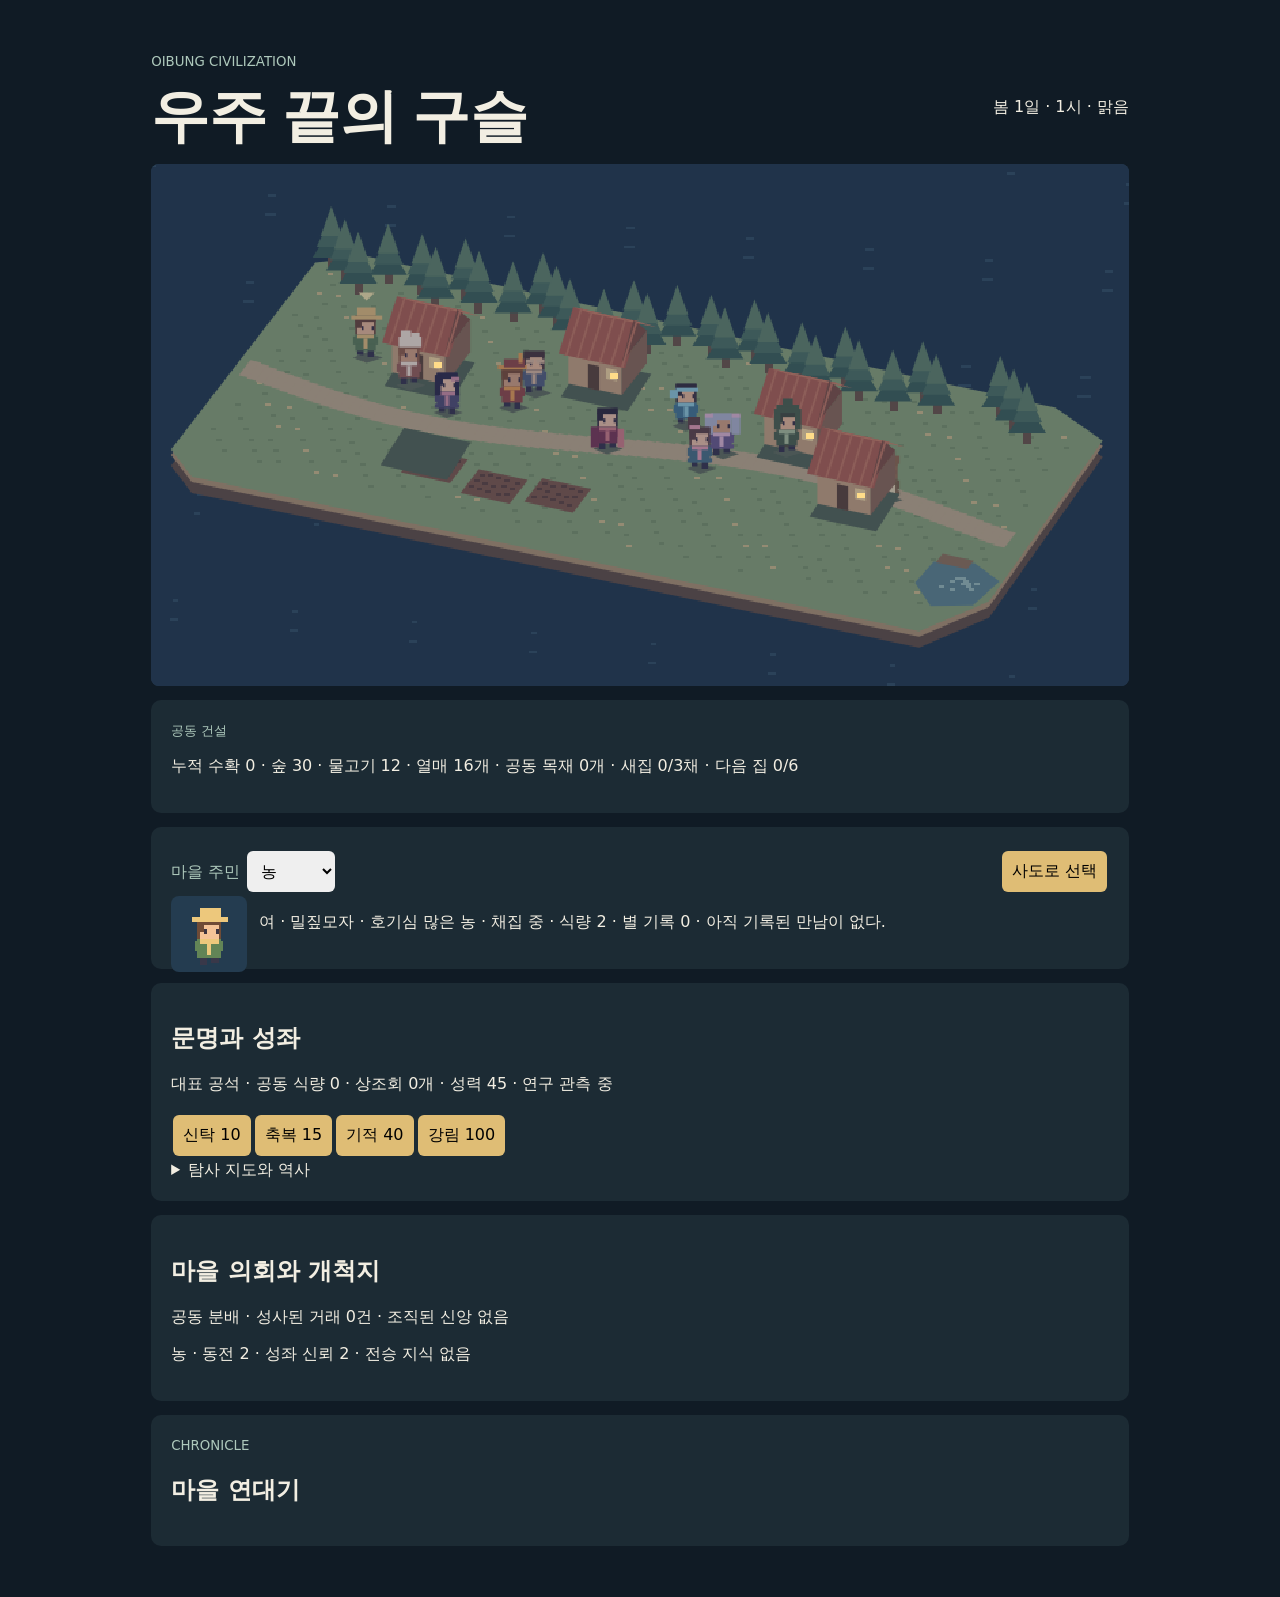
==== commit 97364802: "Connect civic law, trade, faith, knowledge inheritance and off-world settlements" ====
--- a/oibung-civilization/index.html
+++ b/oibung-civilization/index.html
@@ -1,4 +1,4 @@
-<!doctype html><html lang="ko"><meta charset=utf-8><meta name=viewport content="width=device-width,initial-scale=1"><title>오이붕 문명</title><style>*{box-sizing:border-box}body{background:#101b25;color:#f2eee2;font:16px system-ui;margin:auto;max-width:1080px;padding:4vw}header,section{display:flex;align-items:center;justify-content:space-between;gap:14px}small,label{color:#aec9bc}h1{font: bold clamp(30px,5vw,58px) Georgia,serif;margin:8px 0}canvas{width:100%;image-rendering:pixelated;display:block;background:#243c50;cursor:pointer;border-radius:8px}article{background:#1c2b34;padding:20px;border-radius:10px;margin-top:14px}button,input,select{font:inherit;padding:10px;border:0;border-radius:6px;margin:4px 2px}button{background:#dfbd75;cursor:pointer}input{width:min(95%,360px)}li{margin:.6em 0}section{flex-wrap:wrap}</style><header><div><small>OIBUNG CIVILIZATION</small><h1>우주 끝의 구슬</h1></div><span id="clock"></span></header><canvas id="map" width="720" height="384" aria-label="주민을 선택할 수 있는 마을 지도"></canvas><article><small>공동 건설</small><p id="construction"></p></article><article><section><div><label>마을 주민</label> <select id="pick"></select></div><button id="choose">사도로 선택</button></section><canvas id="portrait" width="64" height="64" style="width:76px;float:left;margin-right:12px"></canvas><p id="bio"></p><div id="oracle"><input id="msg" placeholder="식량을 모아라 / 이웃을 도와라 / 별을 관찰해"><button id="send">계시 전달</button></div><p id="reply" role="status"></p></article><article><h2>문명과 성좌</h2><p id="worldInfo"></p><button onclick="invoke('신탁')">신탁 10</button><button onclick="invoke('축복')">축복 15</button><button onclick="invoke('기적')">기적 40</button><button onclick="invoke('강림')">강림 100</button><button id="contract" onclick="pact()">외신과 계약</button><details><summary>탐사 지도와 역사</summary><p id="atlas"></p><ol id="historyList"></ol></details></article><article><small>CHRONICLE</small><h2>마을 연대기</h2><ul id="log"></ul></article><script>
+<!doctype html><html lang="ko"><meta charset=utf-8><meta name=viewport content="width=device-width,initial-scale=1"><title>오이붕 문명</title><style>*{box-sizing:border-box}body{background:#101b25;color:#f2eee2;font:16px system-ui;margin:auto;max-width:1080px;padding:4vw}header,section{display:flex;align-items:center;justify-content:space-between;gap:14px}small,label{color:#aec9bc}h1{font: bold clamp(30px,5vw,58px) Georgia,serif;margin:8px 0}canvas{width:100%;image-rendering:pixelated;display:block;background:#243c50;cursor:pointer;border-radius:8px}article{background:#1c2b34;padding:20px;border-radius:10px;margin-top:14px}button,input,select{font:inherit;padding:10px;border:0;border-radius:6px;margin:4px 2px}button{background:#dfbd75;cursor:pointer}input{width:min(95%,360px)}li{margin:.6em 0}section{flex-wrap:wrap}</style><header><div><small>OIBUNG CIVILIZATION</small><h1>우주 끝의 구슬</h1></div><span id="clock"></span></header><canvas id="map" width="720" height="384" aria-label="주민을 선택할 수 있는 마을 지도"></canvas><article><small>공동 건설</small><p id="construction"></p></article><article><section><div><label>마을 주민</label> <select id="pick"></select></div><button id="choose">사도로 선택</button></section><canvas id="portrait" width="64" height="64" style="width:76px;float:left;margin-right:12px"></canvas><p id="bio"></p><div id="oracle"><input id="msg" placeholder="식량을 모아라 / 이웃을 도와라 / 별을 관찰해"><button id="send">계시 전달</button></div><p id="reply" role="status"></p></article><article><h2>문명과 성좌</h2><p id="worldInfo"></p><button onclick="invoke('신탁')">신탁 10</button><button onclick="invoke('축복')">축복 15</button><button onclick="invoke('기적')">기적 40</button><button onclick="invoke('강림')">강림 100</button><button id="contract" onclick="pact()">외신과 계약</button><details><summary>탐사 지도와 역사</summary><p id="atlas"></p><ol id="historyList"></ol></details></article><article><h2>마을 의회와 개척지</h2><p id="society"></p><p id="journal"></p><ul id="colonies"></ul><p id="lineage"></p></article><article><small>CHRONICLE</small><h2>마을 연대기</h2><ul id="log"></ul></article><script>
 const names='농 빵 비서 최규원 박성원 배서준 이권재 별이 단비 솔 달래 보리'.split(' '),traits=['호기심 많은','다정한','신중한'],places=[[48,112],[165,132],[308,96],[233,105]],acts=['채집','나눔','별 관찰','식사'];let s;try{s=JSON.parse(localStorage.marble1)}catch{}s??={tick:0,apostle:-1,log:[],p:names.map((name,i)=>({name,x:38+i*23,y:108+i%3*8,food:2,hunger:i%4,act:i%4,stars:0,debt:{}}))};s.wood ??= 0;
 s.houses ??= 0;
 s.progress ??= 0;
@@ -142,7 +142,64 @@
  }});
 }
 
+
+civ.charter??='공동 분배';
+civ.faith??='';civ.colonies??=[];civ.trades??=0;civ.heritage??=[];
+for(const resident of s.p){resident.faith??=0;resident.lore??=[];resident.trust??=2;resident.coins??=2}
+function villageCouncil(){
+ const voters=s.p.filter(p=>p.food>=3&&p.coins>=2);
+ const law=voters.length>s.p.length/2?'자유 교역':'공동 분배';
+ if(law!==civ.charter){civ.charter=law;record('마을 회의가 '+law+' 조례 채택 · 교역 찬성 '+voters.length+'표')}
+ const sellers=s.p.filter(p=>p.food>=3).sort((a,b)=>b.food-a.food);
+ for(const buyer of s.p.filter(p=>p.food<=1&&p.coins>0)){
+ const seller=sellers.find(p=>p.food>=3);if(!seller)break;
+ seller.food--;buyer.food++;buyer.coins--;seller.coins++;civ.trades++;
+ buyer.memory=seller.name+'에게 동전 하나로 식량을 샀다.'
+ }
+}
+function teach(a,b){
+ const lesson=a.lore.find(l=>!b.lore.includes(l));
+ if(lesson){b.lore.push(lesson);b.memory=a.name+'에게 '+lesson+' 원리를 배웠다.'}
+ if(a.faith>=2&&b.faith<a.faith&&b.friends[a.name]>=2)b.faith++;
+}
+function registerFaith(){
+ const believers=s.p.filter(p=>p.faith>=2);
+ if(!civ.faith&&believers.length>=3){civ.faith='첫별의 회중';record(believers.map(p=>p.name).join('·')+' 주민들이 '+civ.faith+' 창립')}
+ if(civ.faith&&believers.length>=3&&civ.stock>=3){const needy=s.p.filter(p=>p.food<=1).slice(0,3);
+ for(const p of needy){civ.stock--;p.food++;p.memory=civ.faith+'의 공동 식사를 기억한다.'}}
+}
+function frontier(){
+ for(const c of civ.colonies){
+ const yieldCount=Math.max(0,Math.floor(c.population*(c.greenhouse?1.5:c.fertility)));
+ c.food+=yieldCount;
+ const need=Math.ceil(c.population*.75);
+ if(c.food<need){if(civ.stock>=3){civ.stock-=3;c.food+=3}else if(c.population>1)c.population--}
+ c.food=Math.max(0,c.food-need);
+ if(c.food>=8&&c.population<30){c.food-=4;c.population++}
+ c.ore+=Math.ceil(c.population/(1+c.gravity));
+ if(!c.greenhouse&&c.ore>=8){c.ore-=8;c.greenhouse=true;record(c.name+' 정착민이 현지 광물로 온실 완공')}
+ if(c.food>=10){c.food-=3;civ.stock+=3}
+ }
+ const candidates=civ.systems.slice(0,8);
+ const dest=candidates.find(sys=>!civ.colonies.some(c=>c.name===sys.star));
+ if(dest&&civ.stock>=5&&s.wood>=2){civ.stock-=5;s.wood-=2;
+ const colony={name:dest.star,gravity:dest.gravity,food:5,ore:0,population:2,greenhouse:false,fertility:1.55-dest.gravity*.38,marble:1};
+ civ.colonies.push(colony);record(dest.star+'에 첫 정착 기지 건설 · 공동 창고 보급품 5개 사용')}
+ if(civ.treaty&&!civ.colonies.some(c=>c.marble===2)){
+ const origin=civ.colonies.find(c=>c.population>=5&&c.food>=3&&c.ore>=4);
+ if(origin){origin.population-=2;origin.food-=3;origin.ore-=4;civ.colonies.push({name:'거울바다',marble:2,population:2,food:3,ore:0,gravity:.6,fertility:1.1,greenhouse:false});record(origin.name+' 주민 두 명이 구슬 경계를 넘어 거울바다에 정착했다.')}
+ }
+}
+function societyUI(){
+ const p=s.p[sel()];society.textContent=civ.charter+' · 성사된 거래 '+civ.trades+'건 · '+(civ.faith||'조직된 신앙 없음');
+ journal.textContent=p.name+' · 동전 '+p.coins+' · 성좌 신뢰 '+p.trust+' · 전승 지식 '+(p.lore.join(', ')||'없음');
+ colonies.replaceChildren(...civ.colonies.map(c=>Object.assign(document.createElement('li'),{textContent:'구슬 '+c.marble+' · '+c.name+' · '+c.population+'명 · 식량 '+c.food+' · 광물 '+c.ore+(c.greenhouse?' · 온실 가동':' · 개척 중')})));
+ lineage.textContent=civ.heritage.slice(-4).map(r=>r.name+' → '+r.heir+' ('+r.lesson+')').join(' / ')
+}
 function advanceWorld(){
+ if(s.tick%96===0)villageCouncil();
+ if(s.tick%144===0)registerFaith();
+ if(s.tick%192===0)frontier();
  if(s.tick%24===0)civ.power=Math.min(100,civ.power+1);
  if(civ.lawUntil&&s.tick>=civ.lawUntil){civ.gravity=1;civ.lawUntil=0;record('중력 이상이 끝나 이동 속도가 회복됐다.')}
  if(s.tick%144===0){
@@ -162,7 +219,7 @@
  for(const p of s.p){
  const choice=s.p.filter(q=>q!==p).sort((a,b)=>(p.friends[b.name]||0)+(p.debt[b.name]||0)-(p.friends[a.name]||0)-(p.debt[a.name]||0))[0];
  if((p.friends[choice.name]||p.debt[choice.name]))votes.set(choice.name,(votes.get(choice.name)||0)+1);
- if(p.food>2){p.food--;civ.stock++}
+ if(p.food>(civ.charter==='공동 분배'?2:4)){p.food--;civ.stock++}
  }
  const winner=[...votes].sort((a,b)=>b[1]-a[1])[0];
  if(winner&&winner[0]!==civ.leader){civ.leader=winner[0];record(winner[0]+' 주민 대표 선출 · '+winner[1]+'표')}
@@ -170,7 +227,7 @@
  }
  if(s.tick%48===0){
  const discoveries=[['천문력',civ.observations>=8],['정밀 공구',civ.craft>=8],['항법',civ.knowledge.includes('천문력')&&civ.observations>=24],['추진 기관',civ.knowledge.includes('정밀 공구')&&s.houses>=2&&civ.craft>=18]];
- for(const [name,ok] of discoveries)if(ok&&!civ.knowledge.includes(name)){civ.knowledge.push(name);record('마을 연구 기록에 '+name+' 원리가 등록됐다.')}
+ for(const [name,ok] of discoveries)if(ok&&!civ.knowledge.includes(name)){civ.knowledge.push(name);const scholar=[...s.p].sort((a,b)=>b.stars-a.stars)[0];scholar.lore.push(name);record('마을 연구 기록에 '+name+' 원리가 등록됐다.')}
  if(civ.knowledge.length>=4&&s.wood>=4&&civ.stock>=2){s.wood-=4;civ.stock-=2;civ.fleet++;record('목재 4와 보급 식량 2로 탐사선 완성')}
  if(civ.fleet&&civ.stock>=1){civ.fleet--;civ.stock--;civ.voyages++;
  const n=civ.voyages,star=['청람','유리','노을','서리'][(n-1)%4]+' '+n;
@@ -184,6 +241,8 @@
  if(s.tick-p.born>=3600+i*96){
  const old=p.name;record(old+' 생애 종료 · 별 기록 '+p.stars+'건을 후대에 전승');
  if(s.apostle===i){s.apostle=-1;record('사도의 별자리가 비었다. 새 사도를 선택할 수 있다.')}
+ const lesson=p.lore[0];p.lore=lesson?[lesson]:[];p.trust=2;p.faith=Math.floor(p.faith/2);
+ civ.heritage.push({name:old,heir:names[i]+' '+(p.generation+1)+'세',lesson:lesson||'생활 기록'});if(civ.heritage.length>100)civ.heritage.shift();
  p.generation++;p.name=names[i]+' '+p.generation+'세';p.born=s.tick;p.stars=Math.floor(p.stars/2);p.friends={};p.debt={};p.hunger=0;p.fatigue=0;p.memory=old+'의 기록을 물려받았다.';pick.options[i].text=p.name
  }
 }
@@ -192,6 +251,8 @@
  const cost={신탁:10,축복:15,기적:40,강림:100}[type];
  if(civ.power<cost){reply.textContent='성력이 부족해.';return}
  civ.power-=cost;
+ for(const witness of s.p){if(Math.hypot(witness.x-p.x,witness.y-p.y)<38)witness.faith=Math.min(8,witness.faith+1)}
+ p.trust=Math.min(8,p.trust+1);
  if(type==='신탁'){p.act=2;p.dwelling=0}
  if(type==='축복'){p.fatigue=0;p.hunger=Math.max(0,p.hunger-2)}
  if(type==='기적')s.berries=Math.min(30,s.berries+10);
@@ -204,12 +265,14 @@
  civ.stock-=3;civ.treaty=true;civ.gravity=1;civ.lawUntil=0;record('추방자에게 보급품을 제공해 다른 구슬로 가는 항로를 얻었다.');save();ui()
 }
 
-const ctx=map.getContext('2d'),rect=(x,y,w,h,c)=>{ctx.fillStyle=c;ctx.fillRect(x|0,y|0,w,h)},note=t=>{s.log.unshift(t);s.log.length=Math.min(15,s.log.length)},save=()=>{try{localStorage.marble1=JSON.stringify(s)}catch{}},sel=()=>+pick.value;names.forEach((n,i)=>pick.add(new Option(s.p[i].name,i)));pick.value=Math.max(0,s.apostle);function ui(){worldInfo.textContent='대표 '+(civ.leader||'공석')+' · 공동 식량 '+civ.stock+' · 상조회 '+(civ.groups||[]).length+'개 · 성력 '+civ.power+' · 연구 '+(civ.knowledge.join(', ')||'관측 중');contract.hidden=!civ.contact||civ.treaty;atlas.textContent=civ.systems.slice(-16).map(v=>v.star+' ('+v.gravity.toFixed(1)+'g)').join(' · ')||'미탐사';historyList.replaceChildren(...civ.archives.slice(0,30).map(v=>Object.assign(document.createElement('li'),{textContent:(1+Math.floor(v.tick/48))+'일 · '+v.message})));construction.textContent='누적 수확 '+s.land.harvest+' · 숲 '+s.land.trees+' · 물고기 '+s.land.fish+' · 열매 '+s.berries+'개 · 공동 목재 '+s.wood+'개 · 새집 '+s.houses+'/3채'+(s.houses<3?' · 다음 집 '+s.progress+'/6':' · 건설 완료');let p=s.p[sel()];let pc=portrait.getContext('2d');pc.clearRect(0,0,64,64);sprite(pc,sel(),32,58,2,0,false,-1);bio.textContent=profiles[sel()][0]+' · '+profiles[sel()][1]+' · '+traits[sel()%3]+' '+p.name+' · '+acts[p.act]+' 중 · 식량 '+p.food+' · 별 기록 '+p.stars+' · '+p.memory;choose.textContent=s.apostle===sel()?'나의 사도':'사도로 선택';oracle.hidden=s.apostle!==sel();clock.textContent=seasons[season()]+' '+(1+Math.floor(s.tick/48))+'일 · '+hour()+'시 · '+weather();log.replaceChildren(...s.log.map(t=>Object.assign(document.createElement('li'),{textContent:t})));}pick.onchange=()=>{reply.textContent='';ui()};choose.onclick=()=>{s.apostle=sel();note(names[sel()]+'에게 별빛이 닿았다.');save();ui()};send.onclick=()=>{let p=s.p[sel()],v=msg.value,a=/별|우주|관찰/.test(v)?2:/이웃|도와|나눠|나눔/.test(v)?1:/채집|모아|식량/.test(v)?0:-1;if(a<0){reply.textContent='채집, 이웃 돕기, 별 관찰 중 하나를 제안해 줘.';return}let why=p.hunger>=6?'지금은 배가 너무 고파요.':a===1&&p.food<2?'나눌 식량을 먼저 구할게요.':'';p.dwelling=0;p.act=why?(p.food&&p.hunger>=6?3:0):a;reply.textContent=p.name+' · '+(why||acts[a]+'을 시작할게요.');note(reply.textContent);save();ui()};let lastMove=0;
+const ctx=map.getContext('2d'),rect=(x,y,w,h,c)=>{ctx.fillStyle=c;ctx.fillRect(x|0,y|0,w,h)},note=t=>{s.log.unshift(t);s.log.length=Math.min(15,s.log.length)},save=()=>{try{localStorage.marble1=JSON.stringify(s)}catch{}},sel=()=>+pick.value;names.forEach((n,i)=>pick.add(new Option(s.p[i].name,i)));pick.value=Math.max(0,s.apostle);function ui(){societyUI();worldInfo.textContent='대표 '+(civ.leader||'공석')+' · 공동 식량 '+civ.stock+' · 상조회 '+(civ.groups||[]).length+'개 · 성력 '+civ.power+' · 연구 '+(civ.knowledge.join(', ')||'관측 중');contract.hidden=!civ.contact||civ.treaty;atlas.textContent=civ.systems.slice(-16).map(v=>v.star+' ('+v.gravity.toFixed(1)+'g)').join(' · ')||'미탐사';historyList.replaceChildren(...civ.archives.slice(0,30).map(v=>Object.assign(document.createElement('li'),{textContent:(1+Math.floor(v.tick/48))+'일 · '+v.message})));construction.textContent='누적 수확 '+s.land.harvest+' · 숲 '+s.land.trees+' · 물고기 '+s.land.fish+' · 열매 '+s.berries+'개 · 공동 목재 '+s.wood+'개 · 새집 '+s.houses+'/3채'+(s.houses<3?' · 다음 집 '+s.progress+'/6':' · 건설 완료');let p=s.p[sel()];let pc=portrait.getContext('2d');pc.clearRect(0,0,64,64);sprite(pc,sel(),32,58,2,0,false,-1);bio.textContent=profiles[sel()][0]+' · '+profiles[sel()][1]+' · '+traits[sel()%3]+' '+p.name+' · '+acts[p.act]+' 중 · 식량 '+p.food+' · 별 기록 '+p.stars+' · '+p.memory;choose.textContent=s.apostle===sel()?'나의 사도':'사도로 선택';oracle.hidden=s.apostle!==sel();clock.textContent=seasons[season()]+' '+(1+Math.floor(s.tick/48))+'일 · '+hour()+'시 · '+weather();log.replaceChildren(...s.log.map(t=>Object.assign(document.createElement('li'),{textContent:t})));}pick.onchange=()=>{reply.textContent='';ui()};choose.onclick=()=>{s.apostle=sel();s.p[sel()].trust=Math.max(0,s.p[sel()].trust);note(s.p[sel()].name+'에게 별빛이 닿았다.');save();ui()};send.onclick=()=>{let p=s.p[sel()],v=msg.value,a=/별|우주|관찰/.test(v)?2:/이웃|도와|나눠|나눔/.test(v)?1:/채집|모아|식량/.test(v)?0:-1;if(a<0){reply.textContent='채집, 이웃 돕기, 별 관찰 중 하나를 제안해 줘.';return}let why=p.hunger>=6?'지금은 배가 너무 고파요.':a===1&&p.food<2?'나눌 식량을 먼저 구할게요.':'';if(why)p.trust=Math.max(-3,p.trust-1);
+ if(p.trust<=-3){s.apostle=-1;reply.textContent=p.name+'이 반복된 강요로 성좌를 떠났다.';record(reply.textContent);save();ui();return}
+ p.dwelling=0;p.act=why?(p.food&&p.hunger>=6?3:0):a;reply.textContent=p.name+' · '+(why||acts[a]+'을 시작할게요.');note(reply.textContent);save();ui()};let lastMove=0;
 const tracks=new Map();
 function step(){lastMove=performance.now();s.p.forEach((p,i)=>tracks.set(i,[p.x,p.y]));s.tick++;advanceWorld();landscapeTick();s.p.forEach((p,i)=>{let [x,y]=target(p,i);walk(p,x,y);if(p.x!==x||p.y!==y)return;if((p.dwelling??0)<3){p.dwelling=(p.dwelling??0)+1;return}p.dwelling=0;
  finishWork(p);farm(p,i);let a=p.act;
  if(a===0&&s.berries){s.berries--;p.food++}if(a===8&&s.land.fish){s.land.fish--;p.food++}
- if(a===7){const q=s.p.find(q=>q!==p&&Math.hypot(q.x-p.x,q.y-p.y)<24);if(q){for(const [u,v] of [[p,q],[q,p]]){u.friends[v.name]=(u.friends[v.name]??0)+1;u.memory=v.name+'와 마을길에서 이야기했다.'}note(p.name+'와 '+q.name+'의 대화 · 친분 '+p.friends[q.name])}}if(a===3&&p.food){p.food--;p.hunger=0}else p.hunger++;if(a===2){p.stars++;civ.observations++}if(a===4||a===5)civ.craft++;if(a===1&&p.food){let others=s.p.filter(q=>q!==p),q=others.sort((u,v)=>(p.debt[v.name]||0)-(p.debt[u.name]||0)||u.food-v.food)[0];q.food++;p.food--;q.debt[p.name]=(q.debt[p.name]||0)+1;note(p.name+' → '+q.name+'에게 식량을 나눴다. '+q.name+'이 은혜를 기억한다.')}p.act=nextGoal(p,i)});save();ui()}
+ if(a===7){const q=s.p.find(q=>q!==p&&Math.hypot(q.x-p.x,q.y-p.y)<24);if(q){teach(p,q);teach(q,p);for(const [u,v] of [[p,q],[q,p]]){u.friends[v.name]=(u.friends[v.name]??0)+1;u.memory=v.name+'와 마을길에서 이야기했다.'}note(p.name+'와 '+q.name+'의 대화 · 친분 '+p.friends[q.name])}}if(a===3&&p.food){p.food--;p.hunger=0}else p.hunger++;if(a===2){p.stars++;civ.observations++}if(a===4||a===5)civ.craft++;if(a===1&&p.food){let others=s.p.filter(q=>q!==p),q=others.sort((u,v)=>(p.debt[v.name]||0)-(p.debt[u.name]||0)||u.food-v.food)[0];q.food++;p.food--;q.debt[p.name]=(q.debt[p.name]||0)+1;note(p.name+' → '+q.name+'에게 식량을 나눴다. '+q.name+'이 은혜를 기억한다.')}p.act=nextGoal(p,i)});save();ui()}
 const project=(x,y)=>[180+(x-180)*.82-(y-122)*.61,105+(x-180)*.18+(y-122)*.79];
 function face(points,color){ctx.fillStyle=color;ctx.beginPath();points.forEach(([x,y],i)=>i?ctx.lineTo(x,y):ctx.moveTo(x,y));ctx.closePath();ctx.fill()}
 function surface(points,color,z=0){face(points.map(([x,y])=>{const [u,v]=project(x,y);return [u,v-z]}),color)}
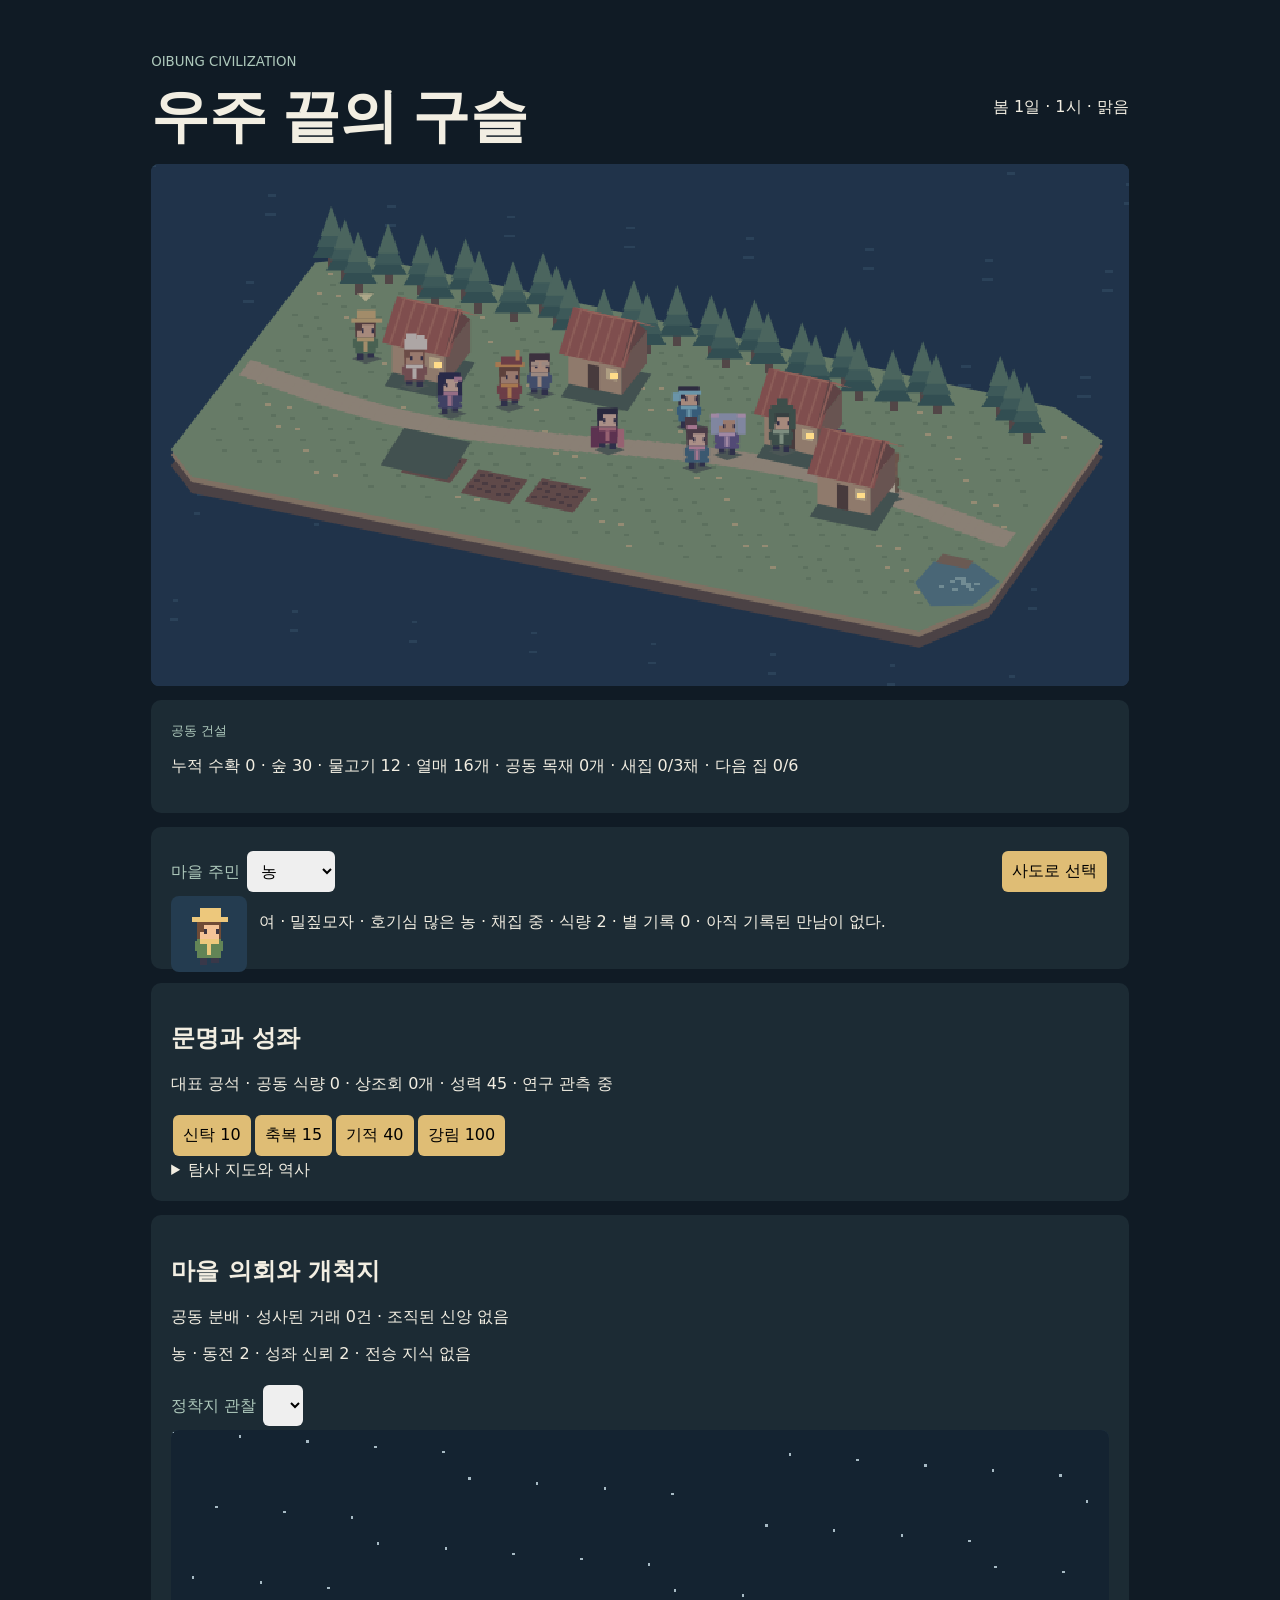
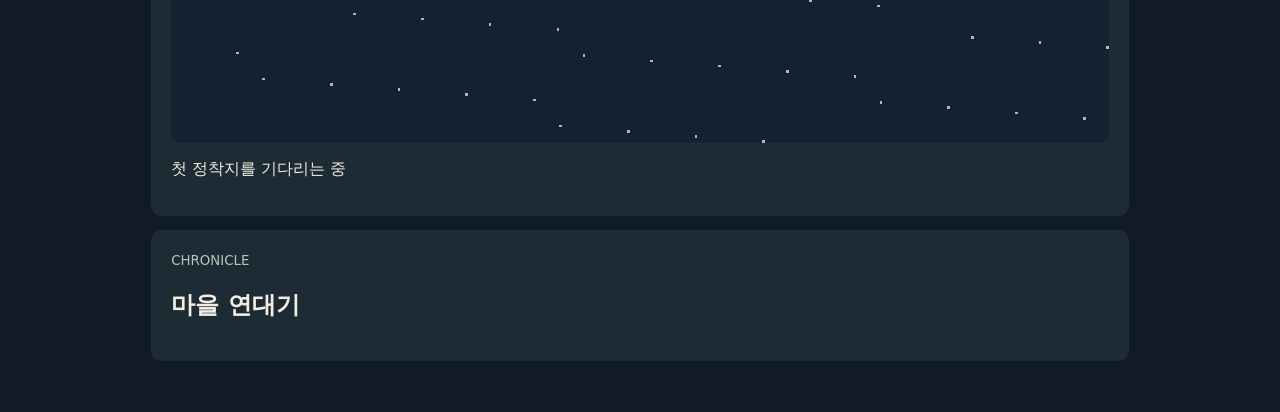
==== commit 93125a89: "Add selectable off-world settlement observatory" ====
--- a/oibung-civilization/index.html
+++ b/oibung-civilization/index.html
@@ -1,4 +1,4 @@
-<!doctype html><html lang="ko"><meta charset=utf-8><meta name=viewport content="width=device-width,initial-scale=1"><title>오이붕 문명</title><style>*{box-sizing:border-box}body{background:#101b25;color:#f2eee2;font:16px system-ui;margin:auto;max-width:1080px;padding:4vw}header,section{display:flex;align-items:center;justify-content:space-between;gap:14px}small,label{color:#aec9bc}h1{font: bold clamp(30px,5vw,58px) Georgia,serif;margin:8px 0}canvas{width:100%;image-rendering:pixelated;display:block;background:#243c50;cursor:pointer;border-radius:8px}article{background:#1c2b34;padding:20px;border-radius:10px;margin-top:14px}button,input,select{font:inherit;padding:10px;border:0;border-radius:6px;margin:4px 2px}button{background:#dfbd75;cursor:pointer}input{width:min(95%,360px)}li{margin:.6em 0}section{flex-wrap:wrap}</style><header><div><small>OIBUNG CIVILIZATION</small><h1>우주 끝의 구슬</h1></div><span id="clock"></span></header><canvas id="map" width="720" height="384" aria-label="주민을 선택할 수 있는 마을 지도"></canvas><article><small>공동 건설</small><p id="construction"></p></article><article><section><div><label>마을 주민</label> <select id="pick"></select></div><button id="choose">사도로 선택</button></section><canvas id="portrait" width="64" height="64" style="width:76px;float:left;margin-right:12px"></canvas><p id="bio"></p><div id="oracle"><input id="msg" placeholder="식량을 모아라 / 이웃을 도와라 / 별을 관찰해"><button id="send">계시 전달</button></div><p id="reply" role="status"></p></article><article><h2>문명과 성좌</h2><p id="worldInfo"></p><button onclick="invoke('신탁')">신탁 10</button><button onclick="invoke('축복')">축복 15</button><button onclick="invoke('기적')">기적 40</button><button onclick="invoke('강림')">강림 100</button><button id="contract" onclick="pact()">외신과 계약</button><details><summary>탐사 지도와 역사</summary><p id="atlas"></p><ol id="historyList"></ol></details></article><article><h2>마을 의회와 개척지</h2><p id="society"></p><p id="journal"></p><ul id="colonies"></ul><p id="lineage"></p></article><article><small>CHRONICLE</small><h2>마을 연대기</h2><ul id="log"></ul></article><script>
+<!doctype html><html lang="ko"><meta charset=utf-8><meta name=viewport content="width=device-width,initial-scale=1"><title>오이붕 문명</title><style>*{box-sizing:border-box}body{background:#101b25;color:#f2eee2;font:16px system-ui;margin:auto;max-width:1080px;padding:4vw}header,section{display:flex;align-items:center;justify-content:space-between;gap:14px}small,label{color:#aec9bc}h1{font: bold clamp(30px,5vw,58px) Georgia,serif;margin:8px 0}canvas{width:100%;image-rendering:pixelated;display:block;background:#243c50;cursor:pointer;border-radius:8px}article{background:#1c2b34;padding:20px;border-radius:10px;margin-top:14px}button,input,select{font:inherit;padding:10px;border:0;border-radius:6px;margin:4px 2px}button{background:#dfbd75;cursor:pointer}input{width:min(95%,360px)}li{margin:.6em 0}section{flex-wrap:wrap}</style><header><div><small>OIBUNG CIVILIZATION</small><h1>우주 끝의 구슬</h1></div><span id="clock"></span></header><canvas id="map" width="720" height="384" aria-label="주민을 선택할 수 있는 마을 지도"></canvas><article><small>공동 건설</small><p id="construction"></p></article><article><section><div><label>마을 주민</label> <select id="pick"></select></div><button id="choose">사도로 선택</button></section><canvas id="portrait" width="64" height="64" style="width:76px;float:left;margin-right:12px"></canvas><p id="bio"></p><div id="oracle"><input id="msg" placeholder="식량을 모아라 / 이웃을 도와라 / 별을 관찰해"><button id="send">계시 전달</button></div><p id="reply" role="status"></p></article><article><h2>문명과 성좌</h2><p id="worldInfo"></p><button onclick="invoke('신탁')">신탁 10</button><button onclick="invoke('축복')">축복 15</button><button onclick="invoke('기적')">기적 40</button><button onclick="invoke('강림')">강림 100</button><button id="contract" onclick="pact()">외신과 계약</button><details><summary>탐사 지도와 역사</summary><p id="atlas"></p><ol id="historyList"></ol></details></article><article><h2>마을 의회와 개척지</h2><p id="society"></p><p id="journal"></p><label for="orbitPick">정착지 관찰</label> <select id="orbitPick" onchange="orbitView()"></select><canvas id="orbitMap" width="360" height="120"></canvas><p id="orbitStatus"></p><ul id="colonies"></ul><p id="lineage"></p></article><article><small>CHRONICLE</small><h2>마을 연대기</h2><ul id="log"></ul></article><script>
 const names='농 빵 비서 최규원 박성원 배서준 이권재 별이 단비 솔 달래 보리'.split(' '),traits=['호기심 많은','다정한','신중한'],places=[[48,112],[165,132],[308,96],[233,105]],acts=['채집','나눔','별 관찰','식사'];let s;try{s=JSON.parse(localStorage.marble1)}catch{}s??={tick:0,apostle:-1,log:[],p:names.map((name,i)=>({name,x:38+i*23,y:108+i%3*8,food:2,hunger:i%4,act:i%4,stars:0,debt:{}}))};s.wood ??= 0;
 s.houses ??= 0;
 s.progress ??= 0;
@@ -190,7 +190,25 @@
  if(origin){origin.population-=2;origin.food-=3;origin.ore-=4;civ.colonies.push({name:'거울바다',marble:2,population:2,food:3,ore:0,gravity:.6,fertility:1.1,greenhouse:false});record(origin.name+' 주민 두 명이 구슬 경계를 넘어 거울바다에 정착했다.')}
  }
 }
-function societyUI(){
+
+function orbitView(){
+ const selected=Number(orbitPick.value)||0;
+ if(orbitPick.options.length!==civ.colonies.length){
+ orbitPick.replaceChildren(...civ.colonies.map((c,i)=>new Option(c.name,i)));orbitPick.value=Math.min(selected,Math.max(0,civ.colonies.length-1))
+ }
+ const c=civ.colonies[Number(orbitPick.value)||0],g=orbitMap.getContext('2d');
+ g.fillStyle='#142331';g.fillRect(0,0,360,120);
+ for(let i=0;i<62;i++){g.fillStyle='#a7bac4';g.fillRect(i*79%360,i*43%120,1,1)}
+ if(!c){orbitStatus.textContent='첫 정착지를 기다리는 중';return}
+ const n=civ.colonies.indexOf(c),ground=['#526c61','#725c58','#585675'][n%3];
+ for(let x=0;x<360;x++){let top=58+10*Math.sin(x/34+n)+5*Math.cos(x/19);g.fillStyle=ground;g.fillRect(x,top,1,120-top)}
+ for(let i=0;i<Math.ceil(c.population/3);i++){
+ let x=24+(i*47)%300,y=74+(i*13)%28;g.fillStyle='#344854';g.fillRect(x,y,16,8);
+ g.fillStyle=c.greenhouse?'#9dd9c1':'#b0bec6';g.fillRect(x+2,y-3,12,5);g.fillStyle='#f3ce8a';g.fillRect(x+6,y+2,3,3)}
+ for(let i=0;i<c.population;i++){const x=10+(i*51+(s.tick%120)*(i%2?1:-1)+360)%338,y=87+i*7%28;g.fillStyle='#d9c7aa';g.fillRect(x,y-4,3,3);g.fillStyle=['#c7836c','#8c9fce','#e1b95c'][i%3];g.fillRect(x-1,y,5,4)}
+ orbitStatus.textContent=c.name+' · 구슬 '+c.marble+' · 중력 '+c.gravity.toFixed(1)+'g · 주민 '+c.population+' · 식량 '+c.food+' · 광물 '+c.ore
+}
+function societyUI(){orbitView();
  const p=s.p[sel()];society.textContent=civ.charter+' · 성사된 거래 '+civ.trades+'건 · '+(civ.faith||'조직된 신앙 없음');
  journal.textContent=p.name+' · 동전 '+p.coins+' · 성좌 신뢰 '+p.trust+' · 전승 지식 '+(p.lore.join(', ')||'없음');
  colonies.replaceChildren(...civ.colonies.map(c=>Object.assign(document.createElement('li'),{textContent:'구슬 '+c.marble+' · '+c.name+' · '+c.population+'명 · 식량 '+c.food+' · 광물 '+c.ore+(c.greenhouse?' · 온실 가동':' · 개척 중')})));
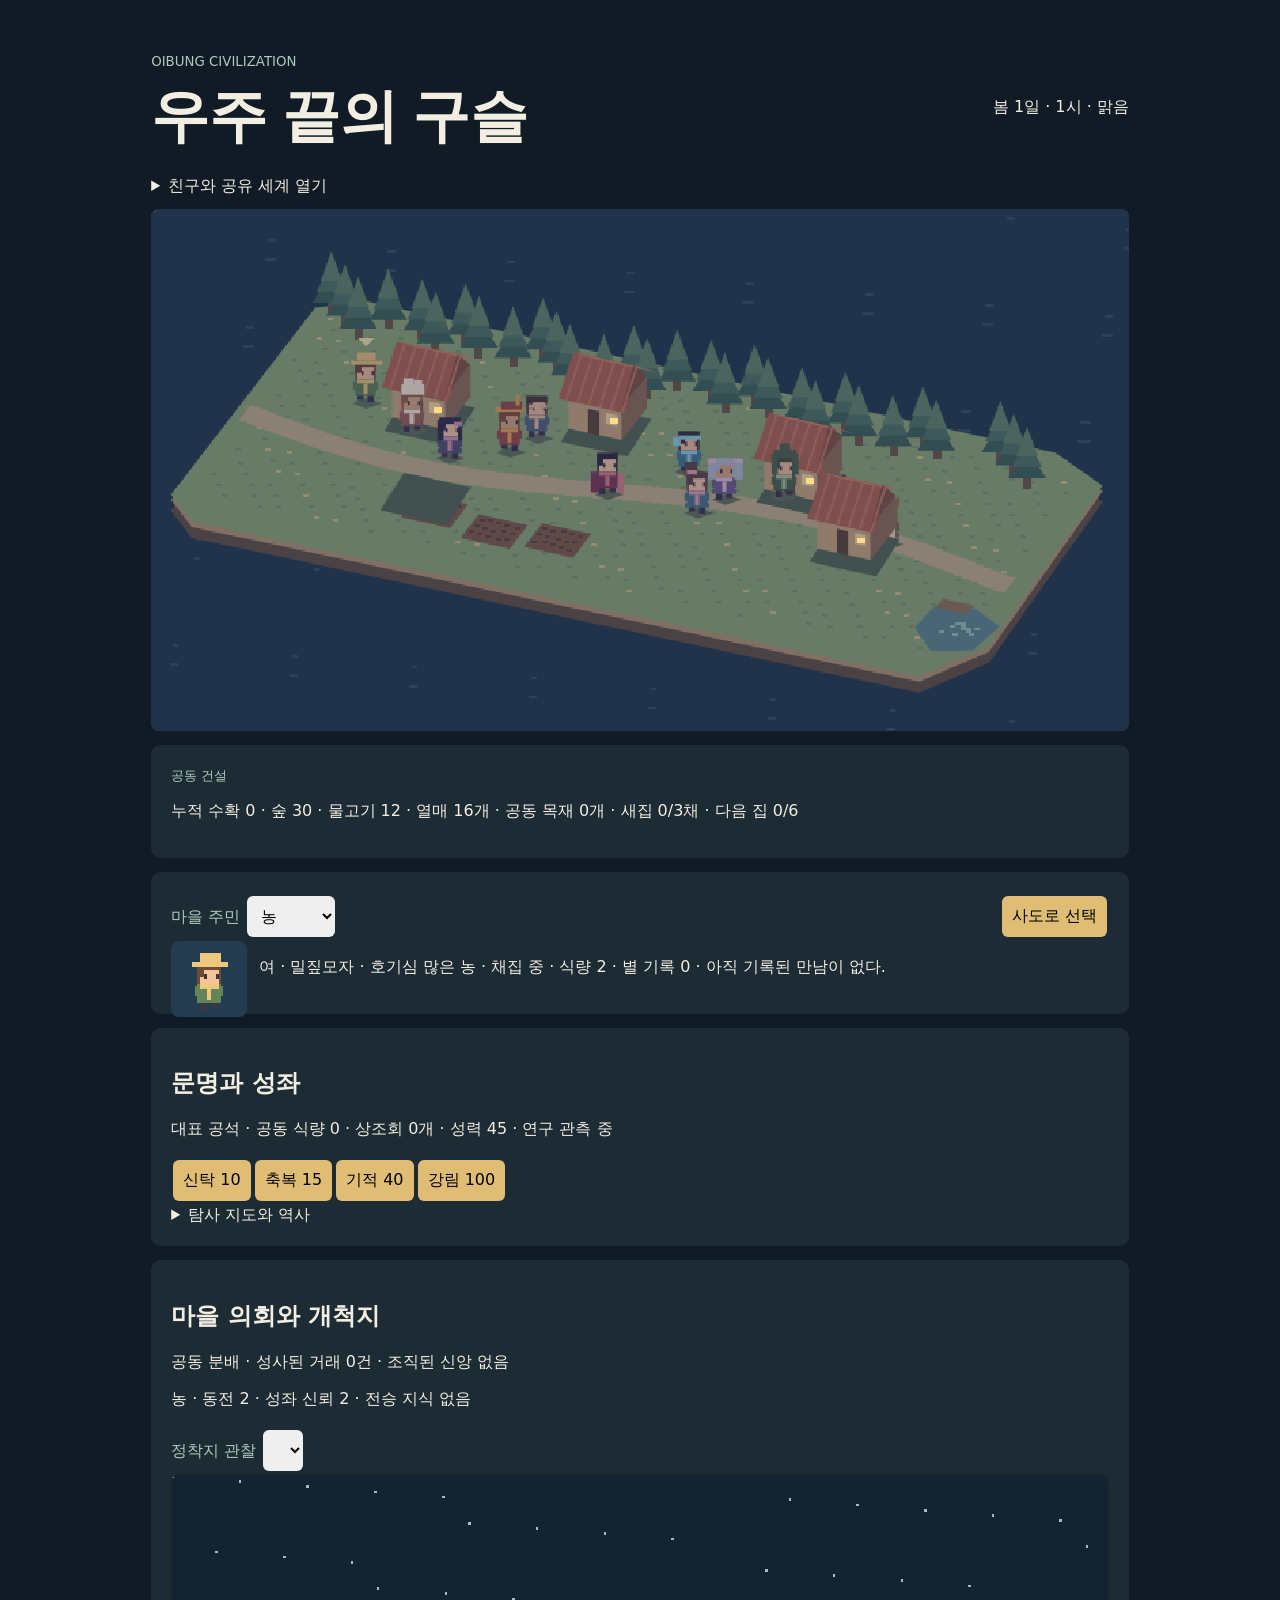
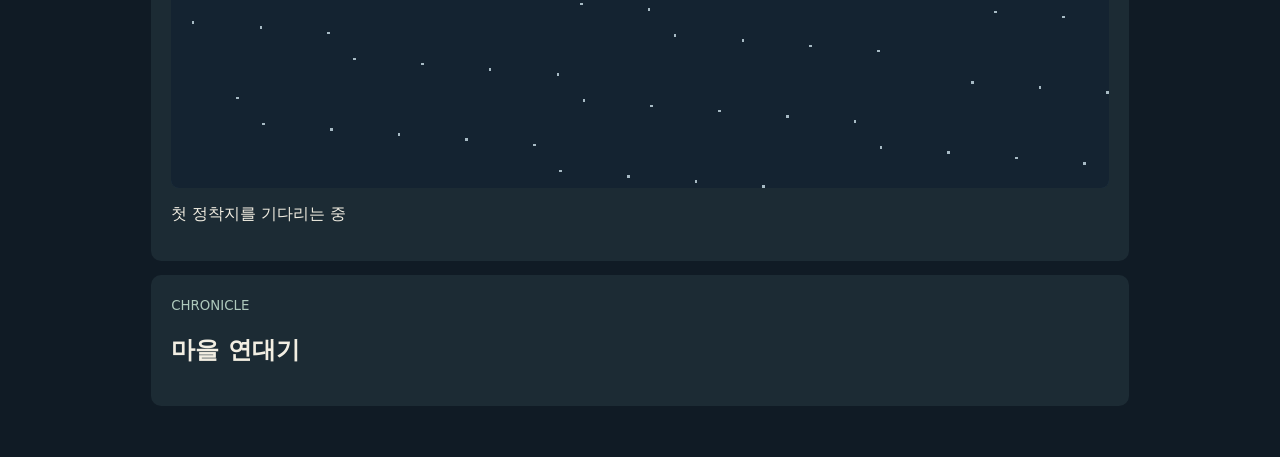
==== commit aa7805c8: "Simplify shared server and Kakao onboarding: index.html" ====
--- a/oibung-civilization/index.html
+++ b/oibung-civilization/index.html
@@ -1,4 +1,4 @@
-<!doctype html><html lang="ko"><meta charset=utf-8><meta name=viewport content="width=device-width,initial-scale=1"><title>오이붕 문명</title><style>*{box-sizing:border-box}body{background:#101b25;color:#f2eee2;font:16px system-ui;margin:auto;max-width:1080px;padding:4vw}header,section{display:flex;align-items:center;justify-content:space-between;gap:14px}small,label{color:#aec9bc}h1{font: bold clamp(30px,5vw,58px) Georgia,serif;margin:8px 0}canvas{width:100%;image-rendering:pixelated;display:block;background:#243c50;cursor:pointer;border-radius:8px}article{background:#1c2b34;padding:20px;border-radius:10px;margin-top:14px}button,input,select{font:inherit;padding:10px;border:0;border-radius:6px;margin:4px 2px}button{background:#dfbd75;cursor:pointer}input{width:min(95%,360px)}li{margin:.6em 0}section{flex-wrap:wrap}</style><header><div><small>OIBUNG CIVILIZATION</small><h1>우주 끝의 구슬</h1></div><span id="clock"></span></header><canvas id="map" width="720" height="384" aria-label="주민을 선택할 수 있는 마을 지도"></canvas><article><small>공동 건설</small><p id="construction"></p></article><article><section><div><label>마을 주민</label> <select id="pick"></select></div><button id="choose">사도로 선택</button></section><canvas id="portrait" width="64" height="64" style="width:76px;float:left;margin-right:12px"></canvas><p id="bio"></p><div id="oracle"><input id="msg" placeholder="식량을 모아라 / 이웃을 도와라 / 별을 관찰해"><button id="send">계시 전달</button></div><p id="reply" role="status"></p></article><article><h2>문명과 성좌</h2><p id="worldInfo"></p><button onclick="invoke('신탁')">신탁 10</button><button onclick="invoke('축복')">축복 15</button><button onclick="invoke('기적')">기적 40</button><button onclick="invoke('강림')">강림 100</button><button id="contract" onclick="pact()">외신과 계약</button><details><summary>탐사 지도와 역사</summary><p id="atlas"></p><ol id="historyList"></ol></details></article><article><h2>마을 의회와 개척지</h2><p id="society"></p><p id="journal"></p><label for="orbitPick">정착지 관찰</label> <select id="orbitPick" onchange="orbitView()"></select><canvas id="orbitMap" width="360" height="120"></canvas><p id="orbitStatus"></p><ul id="colonies"></ul><p id="lineage"></p></article><article><small>CHRONICLE</small><h2>마을 연대기</h2><ul id="log"></ul></article><script>
+<!doctype html><html lang="ko"><meta charset=utf-8><meta name=viewport content="width=device-width,initial-scale=1"><title>오이붕 문명</title><style>*{box-sizing:border-box}body{background:#101b25;color:#f2eee2;font:16px system-ui;margin:auto;max-width:1080px;padding:4vw}header,section{display:flex;align-items:center;justify-content:space-between;gap:14px}small,label{color:#aec9bc}h1{font: bold clamp(30px,5vw,58px) Georgia,serif;margin:8px 0}canvas{width:100%;image-rendering:pixelated;display:block;background:#243c50;cursor:pointer;border-radius:8px}article{background:#1c2b34;padding:20px;border-radius:10px;margin-top:14px}button,input,select{font:inherit;padding:10px;border:0;border-radius:6px;margin:4px 2px}button{background:#dfbd75;cursor:pointer}input{width:min(95%,360px)}li{margin:.6em 0}section{flex-wrap:wrap}</style><header><div><small>OIBUNG CIVILIZATION</small><h1>우주 끝의 구슬</h1></div><span id="clock"></span></header><details id="joinWorld" style="margin:12px 0"><summary>친구와 공유 세계 열기</summary><form id="joinForm"><label for="worldAddress">초대받은 서버 주소</label> <input type="url" id="worldAddress" required placeholder="https://…"><button>입장</button></form><a href="http://localhost:8080/" style="color:#dfbd75">이 PC에서 실행한 서버 열기</a></details><canvas id="map" width="720" height="384" aria-label="주민을 선택할 수 있는 마을 지도"></canvas><article><small>공동 건설</small><p id="construction"></p></article><article><section><div><label>마을 주민</label> <select id="pick"></select></div><button id="choose">사도로 선택</button></section><canvas id="portrait" width="64" height="64" style="width:76px;float:left;margin-right:12px"></canvas><p id="bio"></p><div id="oracle"><input id="msg" placeholder="식량을 모아라 / 이웃을 도와라 / 별을 관찰해"><button id="send">계시 전달</button></div><p id="reply" role="status"></p></article><article><h2>문명과 성좌</h2><p id="worldInfo"></p><button onclick="invoke('신탁')">신탁 10</button><button onclick="invoke('축복')">축복 15</button><button onclick="invoke('기적')">기적 40</button><button onclick="invoke('강림')">강림 100</button><button id="contract" onclick="pact()">외신과 계약</button><details><summary>탐사 지도와 역사</summary><p id="atlas"></p><ol id="historyList"></ol></details></article><article><h2>마을 의회와 개척지</h2><p id="society"></p><p id="journal"></p><label for="orbitPick">정착지 관찰</label> <select id="orbitPick" onchange="orbitView()"></select><canvas id="orbitMap" width="360" height="120"></canvas><p id="orbitStatus"></p><ul id="colonies"></ul><p id="lineage"></p></article><article><small>CHRONICLE</small><h2>마을 연대기</h2><ul id="log"></ul></article><script>
 const names='농 빵 비서 최규원 박성원 배서준 이권재 별이 단비 솔 달래 보리'.split(' '),traits=['호기심 많은','다정한','신중한'],places=[[48,112],[165,132],[308,96],[233,105]],acts=['채집','나눔','별 관찰','식사'];let s;try{s=JSON.parse(localStorage.marble1)}catch{}s??={tick:0,apostle:-1,log:[],p:names.map((name,i)=>({name,x:38+i*23,y:108+i%3*8,food:2,hunger:i%4,act:i%4,stars:0,debt:{}}))};s.wood ??= 0;
 s.houses ??= 0;
 s.progress ??= 0;
@@ -336,6 +336,10 @@
 }
 map.onclick=e=>{const r=map.getBoundingClientRect(),x=(e.clientX-r.left)*360/r.width,y=(e.clientY-r.top)*192/r.height;
  const nearest=s.p.map((p,i)=>{const [u,v]=project(p.x,p.y);return [Math.hypot(u-x,v-8-y),i]}).sort((a,b)=>a[0]-b[0])[0];
- if(nearest[0]<15){pick.value=nearest[1];pick.onchange()}};ui();requestAnimationFrame(draw);if(!globalThis.SERVER_WORLD)setInterval(step,600);
+ if(nearest[0]<15){pick.value=nearest[1];pick.onchange()}};joinWorld.hidden=Boolean(globalThis.SERVER_WORLD);
+try{worldAddress.value=localStorage.oibungSharedOrigin||''}catch{}
+joinForm.onsubmit=e=>{e.preventDefault();const url=new URL(worldAddress.value);if(url.protocol!=='https:'&&!(url.protocol==='http:'&&['localhost','127.0.0.1'].includes(url.hostname))){worldAddress.setCustomValidity('공개 서버는 HTTPS 주소를 입력하세요.');worldAddress.reportValidity();return}try{localStorage.oibungSharedOrigin=url.origin}catch{}location.assign(url.origin)};
+worldAddress.oninput=()=>worldAddress.setCustomValidity('');
+ui();requestAnimationFrame(draw);if(!globalThis.SERVER_WORLD)setInterval(step,600);
 </script></html>
 
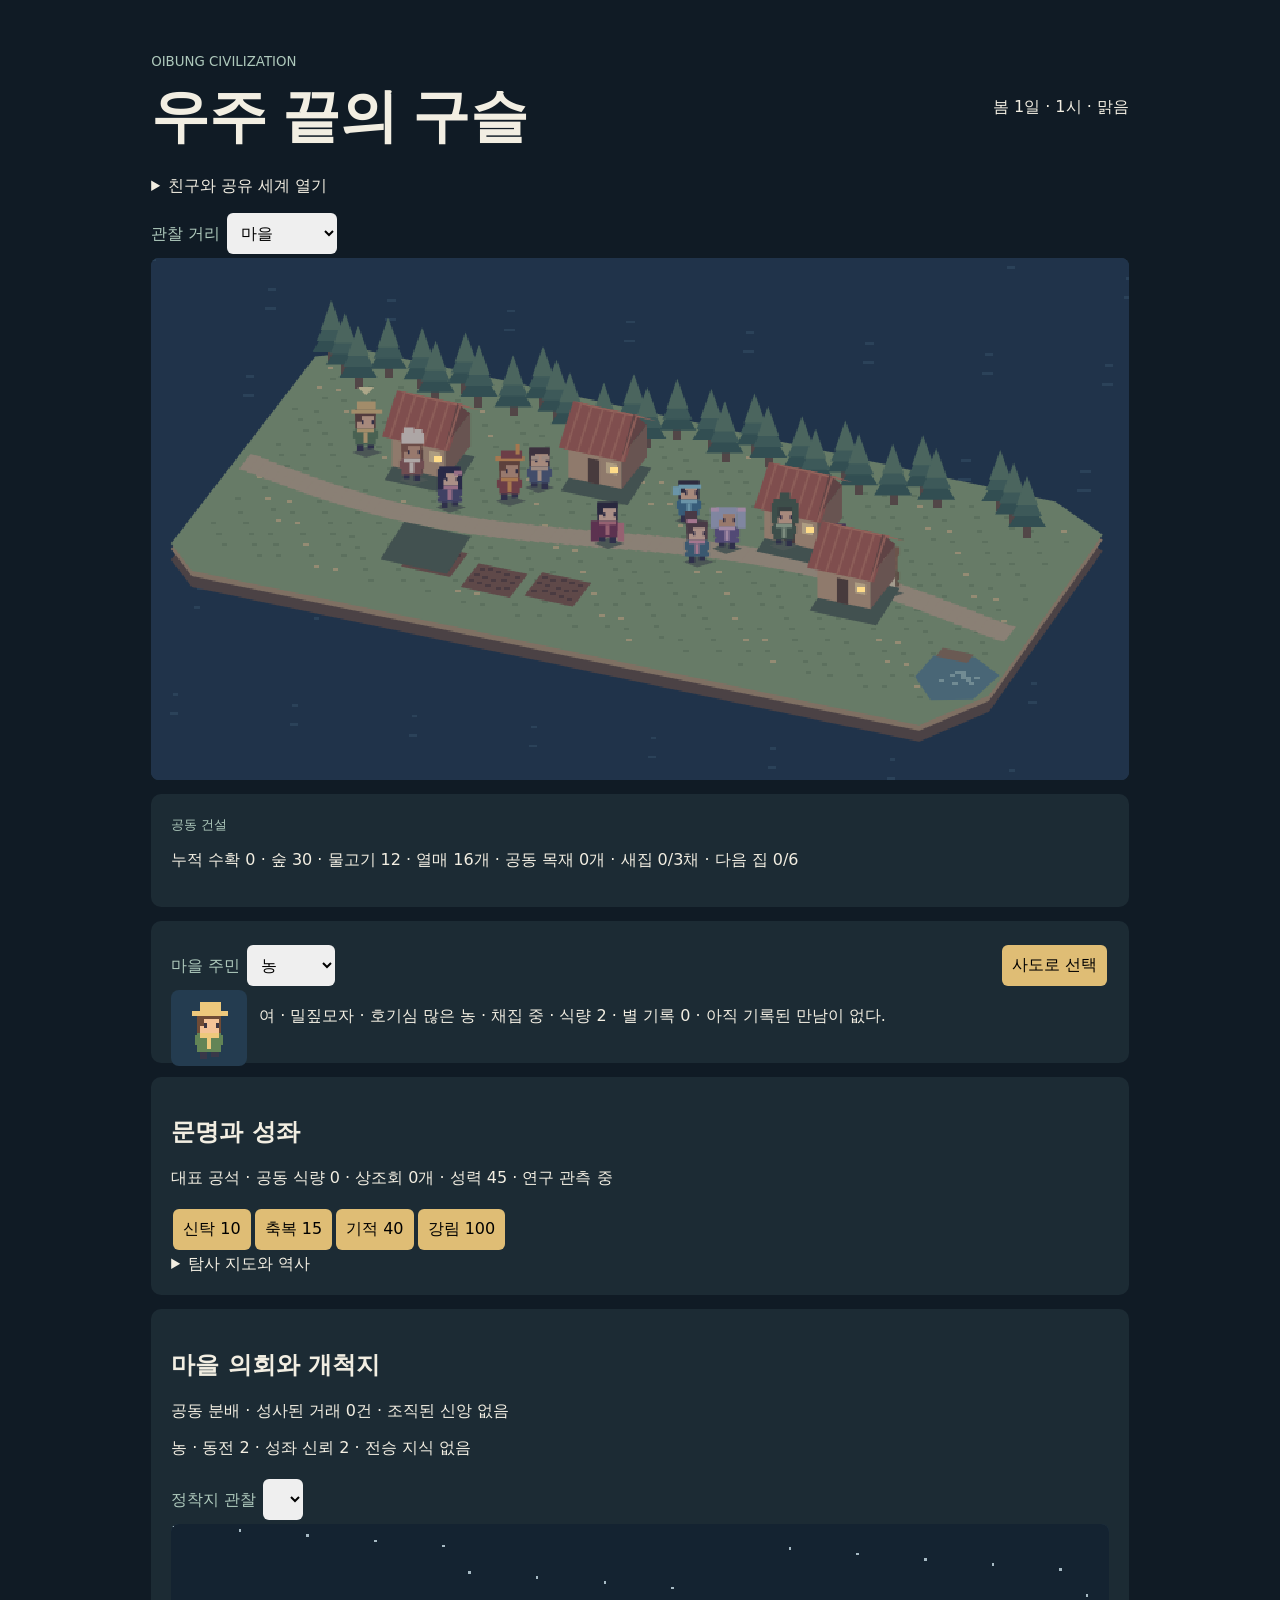
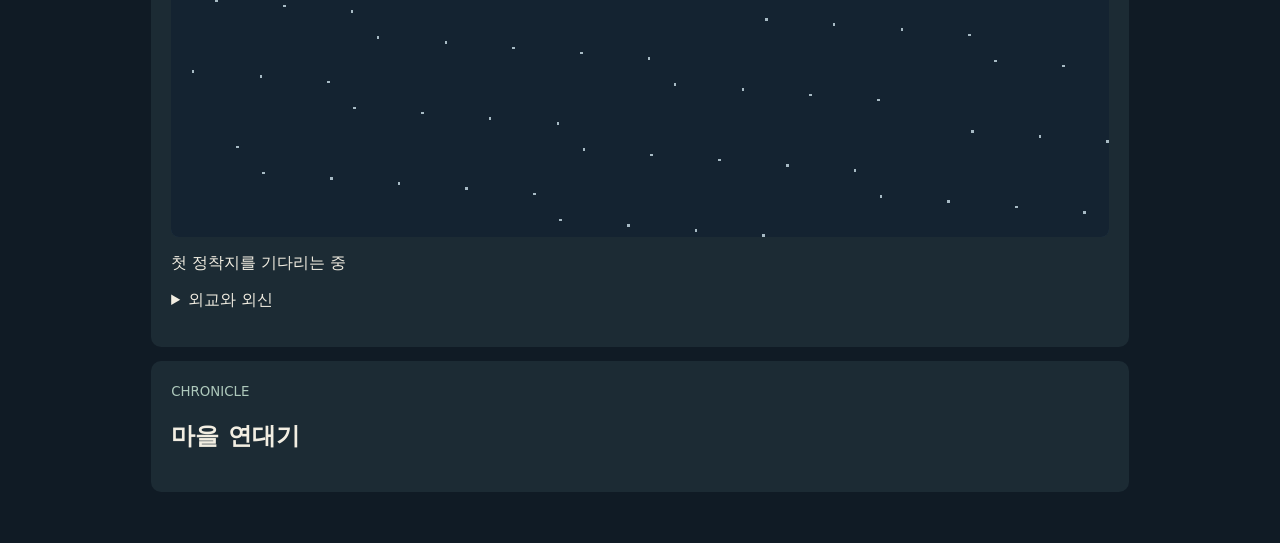
==== commit a2118bd2: "Implement shared civilization rules and observation: index.html" ====
--- a/oibung-civilization/index.html
+++ b/oibung-civilization/index.html
@@ -1,4 +1,4 @@
-<!doctype html><html lang="ko"><meta charset=utf-8><meta name=viewport content="width=device-width,initial-scale=1"><title>오이붕 문명</title><style>*{box-sizing:border-box}body{background:#101b25;color:#f2eee2;font:16px system-ui;margin:auto;max-width:1080px;padding:4vw}header,section{display:flex;align-items:center;justify-content:space-between;gap:14px}small,label{color:#aec9bc}h1{font: bold clamp(30px,5vw,58px) Georgia,serif;margin:8px 0}canvas{width:100%;image-rendering:pixelated;display:block;background:#243c50;cursor:pointer;border-radius:8px}article{background:#1c2b34;padding:20px;border-radius:10px;margin-top:14px}button,input,select{font:inherit;padding:10px;border:0;border-radius:6px;margin:4px 2px}button{background:#dfbd75;cursor:pointer}input{width:min(95%,360px)}li{margin:.6em 0}section{flex-wrap:wrap}</style><header><div><small>OIBUNG CIVILIZATION</small><h1>우주 끝의 구슬</h1></div><span id="clock"></span></header><details id="joinWorld" style="margin:12px 0"><summary>친구와 공유 세계 열기</summary><form id="joinForm"><label for="worldAddress">초대받은 서버 주소</label> <input type="url" id="worldAddress" required placeholder="https://…"><button>입장</button></form><a href="http://localhost:8080/" style="color:#dfbd75">이 PC에서 실행한 서버 열기</a></details><canvas id="map" width="720" height="384" aria-label="주민을 선택할 수 있는 마을 지도"></canvas><article><small>공동 건설</small><p id="construction"></p></article><article><section><div><label>마을 주민</label> <select id="pick"></select></div><button id="choose">사도로 선택</button></section><canvas id="portrait" width="64" height="64" style="width:76px;float:left;margin-right:12px"></canvas><p id="bio"></p><div id="oracle"><input id="msg" placeholder="식량을 모아라 / 이웃을 도와라 / 별을 관찰해"><button id="send">계시 전달</button></div><p id="reply" role="status"></p></article><article><h2>문명과 성좌</h2><p id="worldInfo"></p><button onclick="invoke('신탁')">신탁 10</button><button onclick="invoke('축복')">축복 15</button><button onclick="invoke('기적')">기적 40</button><button onclick="invoke('강림')">강림 100</button><button id="contract" onclick="pact()">외신과 계약</button><details><summary>탐사 지도와 역사</summary><p id="atlas"></p><ol id="historyList"></ol></details></article><article><h2>마을 의회와 개척지</h2><p id="society"></p><p id="journal"></p><label for="orbitPick">정착지 관찰</label> <select id="orbitPick" onchange="orbitView()"></select><canvas id="orbitMap" width="360" height="120"></canvas><p id="orbitStatus"></p><ul id="colonies"></ul><p id="lineage"></p></article><article><small>CHRONICLE</small><h2>마을 연대기</h2><ul id="log"></ul></article><script>
+<!doctype html><html lang="ko"><meta charset=utf-8><meta name=viewport content="width=device-width,initial-scale=1"><title>오이붕 문명</title><style>*{box-sizing:border-box}body{background:#101b25;color:#f2eee2;font:16px system-ui;margin:auto;max-width:1080px;padding:4vw}header,section{display:flex;align-items:center;justify-content:space-between;gap:14px}small,label{color:#aec9bc}h1{font: bold clamp(30px,5vw,58px) Georgia,serif;margin:8px 0}canvas{width:100%;image-rendering:pixelated;display:block;background:#243c50;cursor:pointer;border-radius:8px}article{background:#1c2b34;padding:20px;border-radius:10px;margin-top:14px}button,input,select{font:inherit;padding:10px;border:0;border-radius:6px;margin:4px 2px}button{background:#dfbd75;cursor:pointer}input{width:min(95%,360px)}li{margin:.6em 0}section{flex-wrap:wrap}[hidden]{display:none!important}</style><header><div><small>OIBUNG CIVILIZATION</small><h1>우주 끝의 구슬</h1></div><span id="clock"></span></header><details id="joinWorld" style="margin:12px 0"><summary>친구와 공유 세계 열기</summary><form id="joinForm"><label for="worldAddress">초대받은 서버 주소</label> <input type="url" id="worldAddress" required placeholder="https://…"><button>입장</button></form><a href="http://localhost:8080/" style="color:#dfbd75">이 PC에서 실행한 서버 열기</a></details><section><label>관찰 거리 <select id="skyLevel"><option>마을</option><option>행성</option><option>항성계</option><option>은하</option><option>구슬 바깥</option></select></label><span id="skyButtons" hidden><button onclick="magnify(.8)" aria-label="축소">−</button><button onclick="magnify(1.25)" aria-label="확대">＋</button></span></section><canvas hidden id="skyMap" width="360" height="144" style="touch-action:none"></canvas><span id="skyCaption"></span><canvas id="map" width="720" height="384" aria-label="주민을 선택할 수 있는 마을 지도"></canvas><article><small>공동 건설</small><p id="construction"></p></article><article><section><div><label>마을 주민</label> <select id="pick"></select></div><button id="choose">사도로 선택</button></section><canvas id="portrait" width="64" height="64" style="width:76px;float:left;margin-right:12px"></canvas><p id="bio"></p><div id="oracle"><input id="msg" placeholder="식량을 모아라 / 이웃을 도와라 / 별을 관찰해"><button id="send">계시 전달</button></div><p id="reply" role="status"></p></article><article><h2>문명과 성좌</h2><p id="worldInfo"></p><button onclick="invoke('신탁')">신탁 10</button><button onclick="invoke('축복')">축복 15</button><button onclick="invoke('기적')">기적 40</button><button onclick="invoke('강림')">강림 100</button><button id="contract" onclick="pact()">외신과 계약</button><details><summary>탐사 지도와 역사</summary><p id="atlas"></p><ol id="historyList"></ol></details></article><article><h2>마을 의회와 개척지</h2><p id="society"></p><p id="journal"></p><label for="orbitPick">정착지 관찰</label> <select id="orbitPick" onchange="orbitView()"></select><canvas id="orbitMap" width="360" height="120"></canvas><p id="orbitStatus"></p><details><summary>외교와 외신</summary><p id="diplomatic"></p><p id="visitors"></p></details><ul id="colonies"></ul><p id="lineage"></p></article><article><small>CHRONICLE</small><h2>마을 연대기</h2><ul id="log"></ul></article><script src="./society.js"></script><script>
 const names='농 빵 비서 최규원 박성원 배서준 이권재 별이 단비 솔 달래 보리'.split(' '),traits=['호기심 많은','다정한','신중한'],places=[[48,112],[165,132],[308,96],[233,105]],acts=['채집','나눔','별 관찰','식사'];let s;try{s=JSON.parse(localStorage.marble1)}catch{}s??={tick:0,apostle:-1,log:[],p:names.map((name,i)=>({name,x:38+i*23,y:108+i%3*8,food:2,hunger:i%4,act:i%4,stars:0,debt:{}}))};s.wood ??= 0;
 s.houses ??= 0;
 s.progress ??= 0;
@@ -23,6 +23,7 @@
   if(s.houses===3&&index%4===2&&s.wood<12)return 4;
   if(index%4===1&&person.food<4)return s.berries?0:8;
   if (s.houses < 3 && index % 3 === 2) return s.wood ? 5 : 4;
+  const planned=MarbleSociety.select(s,person,index);if(planned!==null)return planned;
   if((s.tick+index)%4===0)return 7;
   return (index+s.tick%2)%3;
 }
@@ -99,9 +100,10 @@
 
 s.civil ??= {stock:0,leader:null,knowledge:[],observations:0,craft:0,voyages:0,systems:[],boundary:false,contact:false,gravity:1,lawUntil:0,power:45,archives:[],fleet:0};
 const civ=s.civil;
-function record(message){
+function record(message,details={}){
  note(message);
- civ.archives.unshift({tick:s.tick,message});
+ civ.eventSerial=(civ.eventSerial||0)+1;
+ civ.archives.unshift({id:civ.eventSerial,tick:s.tick,message,...details});
  if(civ.archives.length>300)civ.archives.pop();
 }
 
@@ -187,7 +189,7 @@
  civ.colonies.push(colony);record(dest.star+'에 첫 정착 기지 건설 · 공동 창고 보급품 5개 사용')}
  if(civ.treaty&&!civ.colonies.some(c=>c.marble===2)){
  const origin=civ.colonies.find(c=>c.population>=5&&c.food>=3&&c.ore>=4);
- if(origin){origin.population-=2;origin.food-=3;origin.ore-=4;civ.colonies.push({name:'거울바다',marble:2,population:2,food:3,ore:0,gravity:.6,fertility:1.1,greenhouse:false});record(origin.name+' 주민 두 명이 구슬 경계를 넘어 거울바다에 정착했다.')}
+ if(origin){const voyagers=MarbleSociety.residents(s,origin).splice(-2);origin.population-=2;origin.food-=3;origin.ore-=4;civ.colonies.push({name:'거울바다',people:voyagers,marble:2,population:2,food:3,ore:0,gravity:.6,fertility:1.1,greenhouse:false});record(origin.name+' 주민 두 명이 구슬 경계를 넘어 거울바다에 정착했다.')}
  }
 }
 
@@ -206,9 +208,39 @@
  let x=24+(i*47)%300,y=74+(i*13)%28;g.fillStyle='#344854';g.fillRect(x,y,16,8);
  g.fillStyle=c.greenhouse?'#9dd9c1':'#b0bec6';g.fillRect(x+2,y-3,12,5);g.fillStyle='#f3ce8a';g.fillRect(x+6,y+2,3,3)}
  for(let i=0;i<c.population;i++){const x=10+(i*51+(s.tick%120)*(i%2?1:-1)+360)%338,y=87+i*7%28;g.fillStyle='#d9c7aa';g.fillRect(x,y-4,3,3);g.fillStyle=['#c7836c','#8c9fce','#e1b95c'][i%3];g.fillRect(x-1,y,5,4)}
- orbitStatus.textContent=c.name+' · 구슬 '+c.marble+' · 중력 '+c.gravity.toFixed(1)+'g · 주민 '+c.population+' · 식량 '+c.food+' · 광물 '+c.ore
-}
-function societyUI(){orbitView();
+ orbitStatus.textContent=c.name+' · 구슬 '+c.marble+' · 중력 '+c.gravity.toFixed(1)+'g · 주민 '+c.population+' · 식량 '+c.food+' · 광물 '+c.ore+' · '+(c.government||'개척 기지')+' · 대표 '+(c.leader||'선출 전')+' · '+(c.people||[]).slice(0,5).map(p=>p.name+'('+p.trade+')').join(', ')
+}
+
+let skyLevel='마을',skyZoom=1,skyPan=[0,0],drag=null;
+const vista=document.getElementById('skyMap'),skyText=document.getElementById('skyCaption');
+function celestialNodes(level){
+ if(level==='행성')return [{name:'본거지 마을',x:105,y:87,r:10},...civ.colonies.map((c,i)=>({name:c.name,x:140+Math.sin(i*2.4)*73,y:70+Math.cos(i*2.4)*42,r:5+c.population/8}))];
+ if(level==='항성계'){const angle=s.tick/180;return [{name:'모항성',x:180,y:70,r:12},...[0,1,2,3].map((n)=>({name:['내행성','본거지 행성','외행성','빙권 행성'][n],x:180+Math.cos(angle/(1+n)+n)*(28+22*n),y:70+Math.sin(angle/(1+n)+n)*(12+8*n),r:3+n}))]}
+ if(level==='구슬 바깥')return [{name:'우리 우주',x:132,y:70,r:30},...(civ.treaty?[{name:'거울 우주',x:242,y:75,r:22}]:[])];
+ return civ.systems.slice(0,96).map((v,i)=>({name:v.star,x:180+Math.cos(i*2.4)*Math.sqrt(i+1)*14,y:72+Math.sin(i*2.4)*Math.sqrt(i+1)*6,r:2+(civ.colonies.some(c=>c.name===v.star)?2:0)}))
+}
+function paintSky(){
+ const c=vista.getContext('2d');c.clearRect(0,0,360,144);c.fillStyle='#162638';c.fillRect(0,0,360,144);
+ c.save();c.translate(180+skyPan[0],72+skyPan[1]);c.scale(skyZoom,skyZoom);c.translate(-180,-72);
+ for(let i=0;i<80;i++){c.fillStyle='#53687c';c.fillRect(i*47%360,i*31%144,1,1)}
+ if(skyLevel==='항성계'){for(let i=0;i<4;i++){c.beginPath();c.strokeStyle='#394e61';c.ellipse(180,70,28+i*22,12+i*8,0,0,Math.PI*2);c.stroke()}}
+ const nodes=celestialNodes(skyLevel);nodes.forEach((v,i)=>{c.beginPath();c.fillStyle=['#e9c178','#87c2b4','#ab99cf','#dfa687'][i%4];c.arc(v.x,v.y,v.r,0,Math.PI*2);c.fill()});c.restore()
+}
+document.getElementById('skyLevel').onchange=e=>{skyLevel=e.target.value;skyPan=[0,0];skyZoom=1;refreshSky()};
+function refreshSky(){
+ const picker=document.getElementById('skyLevel');
+ for(const option of picker.options)option.disabled=option.value==='구슬 바깥'?!civ.boundary:option.value==='은하'||option.value==='항성계'?!civ.voyages:false;
+ if(picker.selectedOptions[0]?.disabled)picker.value='마을';
+ skyLevel=picker.value;vista.hidden=skyLevel==='마을';map.hidden=!vista.hidden;
+ if(!vista.hidden)paintSky();else skyText.textContent=''
+}
+vista.onpointerdown=e=>{drag={x:e.clientX,y:e.clientY,moved:false};vista.setPointerCapture(e.pointerId)};
+vista.onpointermove=e=>{if(!drag)return;const r=vista.getBoundingClientRect();let dx=e.clientX-drag.x,dy=e.clientY-drag.y;if(dx||dy){drag.moved=true;skyPan[0]+=dx*360/r.width;skyPan[1]+=dy*144/r.height;drag.x=e.clientX;drag.y=e.clientY;paintSky()}};
+vista.onpointercancel=()=>drag=null;
+vista.onpointerup=e=>{if(drag&&!drag.moved){const r=vista.getBoundingClientRect(),x=((e.clientX-r.left)*360/r.width-180-skyPan[0])/skyZoom+180,y=((e.clientY-r.top)*144/r.height-72-skyPan[1])/skyZoom+72;const hit=celestialNodes(skyLevel).find(v=>Math.hypot(x-v.x,y-v.y)<v.r+5);if(hit)skyText.textContent=hit.name}drag=null};
+function magnify(factor){skyZoom=Math.max(.7,Math.min(4,skyZoom*factor));paintSky()}
+
+function societyUI(){refreshSky();skyButtons.hidden=vista.hidden;orbitView();diplomatic.textContent=Object.entries(civ.diplomacy||{}).map(([pair,v])=>pair+' '+v.state+' · 교역 '+v.exchanges+'회').join(' / ');visitors.textContent=(civ.visitors||[]).map(v=>v.name+' · '+v.motive).join(' / ');
  const p=s.p[sel()];society.textContent=civ.charter+' · 성사된 거래 '+civ.trades+'건 · '+(civ.faith||'조직된 신앙 없음');
  journal.textContent=p.name+' · 동전 '+p.coins+' · 성좌 신뢰 '+p.trust+' · 전승 지식 '+(p.lore.join(', ')||'없음');
  colonies.replaceChildren(...civ.colonies.map(c=>Object.assign(document.createElement('li'),{textContent:'구슬 '+c.marble+' · '+c.name+' · '+c.population+'명 · 식량 '+c.food+' · 광물 '+c.ore+(c.greenhouse?' · 온실 가동':' · 개척 중')})));
@@ -217,7 +249,8 @@
 function advanceWorld(){
  if(s.tick%96===0)villageCouncil();
  if(s.tick%144===0)registerFaith();
- if(s.tick%192===0)frontier();
+ if(s.tick%192===0){frontier();MarbleSociety.govern(s,record)}
+ if(s.tick%384===0)MarbleSociety.outsiders(s,record);
  if(s.tick%24===0)civ.power=Math.min(100,civ.power+1);
  if(civ.lawUntil&&s.tick>=civ.lawUntil){civ.gravity=1;civ.lawUntil=0;record('중력 이상이 끝나 이동 속도가 회복됐다.')}
  if(s.tick%144===0){
@@ -259,7 +292,7 @@
  if(s.tick-p.born>=3600+i*96){
  const old=p.name;record(old+' 생애 종료 · 별 기록 '+p.stars+'건을 후대에 전승');
  if(s.apostle===i){s.apostle=-1;record('사도의 별자리가 비었다. 새 사도를 선택할 수 있다.')}
- const lesson=p.lore[0];p.lore=lesson?[lesson]:[];p.trust=2;p.faith=Math.floor(p.faith/2);
+ p.plan=null;p.completed=0;const lesson=p.lore[0];p.lore=lesson?[lesson]:[];p.trust=2;p.faith=Math.floor(p.faith/2);
  civ.heritage.push({name:old,heir:names[i]+' '+(p.generation+1)+'세',lesson:lesson||'생활 기록'});if(civ.heritage.length>100)civ.heritage.shift();
  p.generation++;p.name=names[i]+' '+p.generation+'세';p.born=s.tick;p.stars=Math.floor(p.stars/2);p.friends={};p.debt={};p.hunger=0;p.fatigue=0;p.memory=old+'의 기록을 물려받았다.';pick.options[i].text=p.name
  }
@@ -283,14 +316,15 @@
  civ.stock-=3;civ.treaty=true;civ.gravity=1;civ.lawUntil=0;record('추방자에게 보급품을 제공해 다른 구슬로 가는 항로를 얻었다.');save();ui()
 }
 
-const ctx=map.getContext('2d'),rect=(x,y,w,h,c)=>{ctx.fillStyle=c;ctx.fillRect(x|0,y|0,w,h)},note=t=>{s.log.unshift(t);s.log.length=Math.min(15,s.log.length)},save=()=>{try{localStorage.marble1=JSON.stringify(s)}catch{}},sel=()=>+pick.value;names.forEach((n,i)=>pick.add(new Option(s.p[i].name,i)));pick.value=Math.max(0,s.apostle);function ui(){societyUI();worldInfo.textContent='대표 '+(civ.leader||'공석')+' · 공동 식량 '+civ.stock+' · 상조회 '+(civ.groups||[]).length+'개 · 성력 '+civ.power+' · 연구 '+(civ.knowledge.join(', ')||'관측 중');contract.hidden=!civ.contact||civ.treaty;atlas.textContent=civ.systems.slice(-16).map(v=>v.star+' ('+v.gravity.toFixed(1)+'g)').join(' · ')||'미탐사';historyList.replaceChildren(...civ.archives.slice(0,30).map(v=>Object.assign(document.createElement('li'),{textContent:(1+Math.floor(v.tick/48))+'일 · '+v.message})));construction.textContent='누적 수확 '+s.land.harvest+' · 숲 '+s.land.trees+' · 물고기 '+s.land.fish+' · 열매 '+s.berries+'개 · 공동 목재 '+s.wood+'개 · 새집 '+s.houses+'/3채'+(s.houses<3?' · 다음 집 '+s.progress+'/6':' · 건설 완료');let p=s.p[sel()];let pc=portrait.getContext('2d');pc.clearRect(0,0,64,64);sprite(pc,sel(),32,58,2,0,false,-1);bio.textContent=profiles[sel()][0]+' · '+profiles[sel()][1]+' · '+traits[sel()%3]+' '+p.name+' · '+acts[p.act]+' 중 · 식량 '+p.food+' · 별 기록 '+p.stars+' · '+p.memory;choose.textContent=s.apostle===sel()?'나의 사도':'사도로 선택';oracle.hidden=s.apostle!==sel();clock.textContent=seasons[season()]+' '+(1+Math.floor(s.tick/48))+'일 · '+hour()+'시 · '+weather();log.replaceChildren(...s.log.map(t=>Object.assign(document.createElement('li'),{textContent:t})));}pick.onchange=()=>{reply.textContent='';ui()};choose.onclick=()=>{s.apostle=sel();s.p[sel()].trust=Math.max(0,s.p[sel()].trust);note(s.p[sel()].name+'에게 별빛이 닿았다.');save();ui()};send.onclick=()=>{let p=s.p[sel()],v=msg.value,a=/별|우주|관찰/.test(v)?2:/이웃|도와|나눠|나눔/.test(v)?1:/채집|모아|식량/.test(v)?0:-1;if(a<0){reply.textContent='채집, 이웃 돕기, 별 관찰 중 하나를 제안해 줘.';return}let why=p.hunger>=6?'지금은 배가 너무 고파요.':a===1&&p.food<2?'나눌 식량을 먼저 구할게요.':'';if(why)p.trust=Math.max(-3,p.trust-1);
+const ctx=map.getContext('2d'),rect=(x,y,w,h,c)=>{ctx.fillStyle=c;ctx.fillRect(x|0,y|0,w,h)},note=t=>{s.log.unshift(t);s.log.length=Math.min(15,s.log.length)},save=()=>{try{localStorage.marble1=JSON.stringify(s)}catch{}},sel=()=>+pick.value;names.forEach((n,i)=>pick.add(new Option(s.p[i].name,i)));pick.value=Math.max(0,s.apostle);function ui(){societyUI();worldInfo.textContent='대표 '+(civ.leader||'공석')+' · 공동 식량 '+civ.stock+' · 상조회 '+(civ.groups||[]).length+'개 · 성력 '+civ.power+' · 연구 '+(civ.knowledge.join(', ')||'관측 중');contract.hidden=!civ.contact||civ.treaty;atlas.textContent=civ.systems.slice(-16).map(v=>v.star+' ('+v.gravity.toFixed(1)+'g)').join(' · ')||'미탐사';historyList.replaceChildren(...civ.archives.slice(0,30).map(v=>Object.assign(document.createElement('li'),{textContent:(1+Math.floor(v.tick/48))+'일 · '+v.message+(v.cause?' · 원인 사건 #'+v.cause:'')})));construction.textContent='누적 수확 '+s.land.harvest+' · 숲 '+s.land.trees+' · 물고기 '+s.land.fish+' · 열매 '+s.berries+'개 · 공동 목재 '+s.wood+'개 · 새집 '+s.houses+'/3채'+(s.houses<3?' · 다음 집 '+s.progress+'/6':' · 건설 완료');let p=s.p[sel()];let pc=portrait.getContext('2d');pc.clearRect(0,0,64,64);sprite(pc,sel(),32,58,2,0,false,-1);bio.textContent=profiles[sel()][0]+' · '+profiles[sel()][1]+' · '+traits[sel()%3]+' '+p.name+' · '+acts[p.act]+' 중 · 식량 '+p.food+' · 별 기록 '+p.stars+' · '+p.memory+(p.plan?' · 목표 '+p.plan.title+' '+(p.plan.stage+1)+'/3 · '+p.plan.reason:'');choose.textContent=s.apostle===sel()?'나의 사도':'사도로 선택';oracle.hidden=s.apostle!==sel();clock.textContent=seasons[season()]+' '+(1+Math.floor(s.tick/48))+'일 · '+hour()+'시 · '+weather();log.replaceChildren(...s.log.map(t=>Object.assign(document.createElement('li'),{textContent:t})));}pick.onchange=()=>{reply.textContent='';ui()};choose.onclick=()=>{s.apostle=sel();s.p[sel()].trust=Math.max(0,s.p[sel()].trust);note(s.p[sel()].name+'에게 별빛이 닿았다.');save();ui()};send.onclick=()=>{let p=s.p[sel()],v=msg.value,proposal=MarbleSociety.propose(v),a=proposal?({ '천문 기록':2,'구호 활동':0,'공방 연구':4 }[proposal]):/별|우주|관찰/.test(v)?2:/이웃|도와|나눠|나눔/.test(v)?1:/채집|모아|식량/.test(v)?0:-1;if(a<0){reply.textContent='채집, 이웃 돕기, 별 관찰 중 하나를 제안해 줘.';return}let why=p.hunger>=6?'지금은 배가 너무 고파요.':a===1&&p.food<2?'나눌 식량을 먼저 구할게요.':'';if(proposal&&!why){MarbleSociety.assign(p,proposal,s.tick);record(p.name+' · '+proposal+' 계시 수락',{actor:p.name,kind:'계시'});p.plan.cause=civ.eventSerial}if(why)p.trust=Math.max(-3,p.trust-1);
  if(p.trust<=-3){s.apostle=-1;reply.textContent=p.name+'이 반복된 강요로 성좌를 떠났다.';record(reply.textContent);save();ui();return}
  p.dwelling=0;p.act=why?(p.food&&p.hunger>=6?3:0):a;reply.textContent=p.name+' · '+(why||acts[a]+'을 시작할게요.');note(reply.textContent);save();ui()};let lastMove=0;
 const tracks=new Map();
 function step(){lastMove=performance.now();s.p.forEach((p,i)=>tracks.set(i,[p.x,p.y]));s.tick++;advanceWorld();landscapeTick();s.p.forEach((p,i)=>{let [x,y]=target(p,i);walk(p,x,y);if(p.x!==x||p.y!==y)return;if((p.dwelling??0)<3){p.dwelling=(p.dwelling??0)+1;return}p.dwelling=0;
+ const before={wood:s.wood,food:p.food};let conversation=false;
  finishWork(p);farm(p,i);let a=p.act;
  if(a===0&&s.berries){s.berries--;p.food++}if(a===8&&s.land.fish){s.land.fish--;p.food++}
- if(a===7){const q=s.p.find(q=>q!==p&&Math.hypot(q.x-p.x,q.y-p.y)<24);if(q){teach(p,q);teach(q,p);for(const [u,v] of [[p,q],[q,p]]){u.friends[v.name]=(u.friends[v.name]??0)+1;u.memory=v.name+'와 마을길에서 이야기했다.'}note(p.name+'와 '+q.name+'의 대화 · 친분 '+p.friends[q.name])}}if(a===3&&p.food){p.food--;p.hunger=0}else p.hunger++;if(a===2){p.stars++;civ.observations++}if(a===4||a===5)civ.craft++;if(a===1&&p.food){let others=s.p.filter(q=>q!==p),q=others.sort((u,v)=>(p.debt[v.name]||0)-(p.debt[u.name]||0)||u.food-v.food)[0];q.food++;p.food--;q.debt[p.name]=(q.debt[p.name]||0)+1;note(p.name+' → '+q.name+'에게 식량을 나눴다. '+q.name+'이 은혜를 기억한다.')}p.act=nextGoal(p,i)});save();ui()}
+ if(a===7){const q=s.p.find(q=>q!==p&&Math.hypot(q.x-p.x,q.y-p.y)<24);if(q){conversation=true;teach(p,q);teach(q,p);for(const [u,v] of [[p,q],[q,p]]){u.friends[v.name]=(u.friends[v.name]??0)+1;u.memory=v.name+'와 마을길에서 이야기했다.'}note(p.name+'와 '+q.name+'의 대화 · 친분 '+p.friends[q.name])}}if(a===3&&p.food){p.food--;p.hunger=0}else p.hunger++;if(a===2){p.stars++;civ.observations++}if(a===4||a===5)civ.craft++;if(a===1&&p.food){let others=s.p.filter(q=>q!==p),q=others.sort((u,v)=>(p.debt[v.name]||0)-(p.debt[u.name]||0)||u.food-v.food)[0];q.food++;p.food--;q.debt[p.name]=(q.debt[p.name]||0)+1;note(p.name+' → '+q.name+'에게 식량을 나눴다. '+q.name+'이 은혜를 기억한다.')}MarbleSociety.progress(s,p,a,a===7?conversation:a===4?s.wood>before.wood:a===1?p.food<before.food:a===2||p.food>before.food,record);p.act=nextGoal(p,i)});save();ui()}
 const project=(x,y)=>[180+(x-180)*.82-(y-122)*.61,105+(x-180)*.18+(y-122)*.79];
 function face(points,color){ctx.fillStyle=color;ctx.beginPath();points.forEach(([x,y],i)=>i?ctx.lineTo(x,y):ctx.moveTo(x,y));ctx.closePath();ctx.fill()}
 function surface(points,color,z=0){face(points.map(([x,y])=>{const [u,v]=project(x,y);return [u,v-z]}),color)}
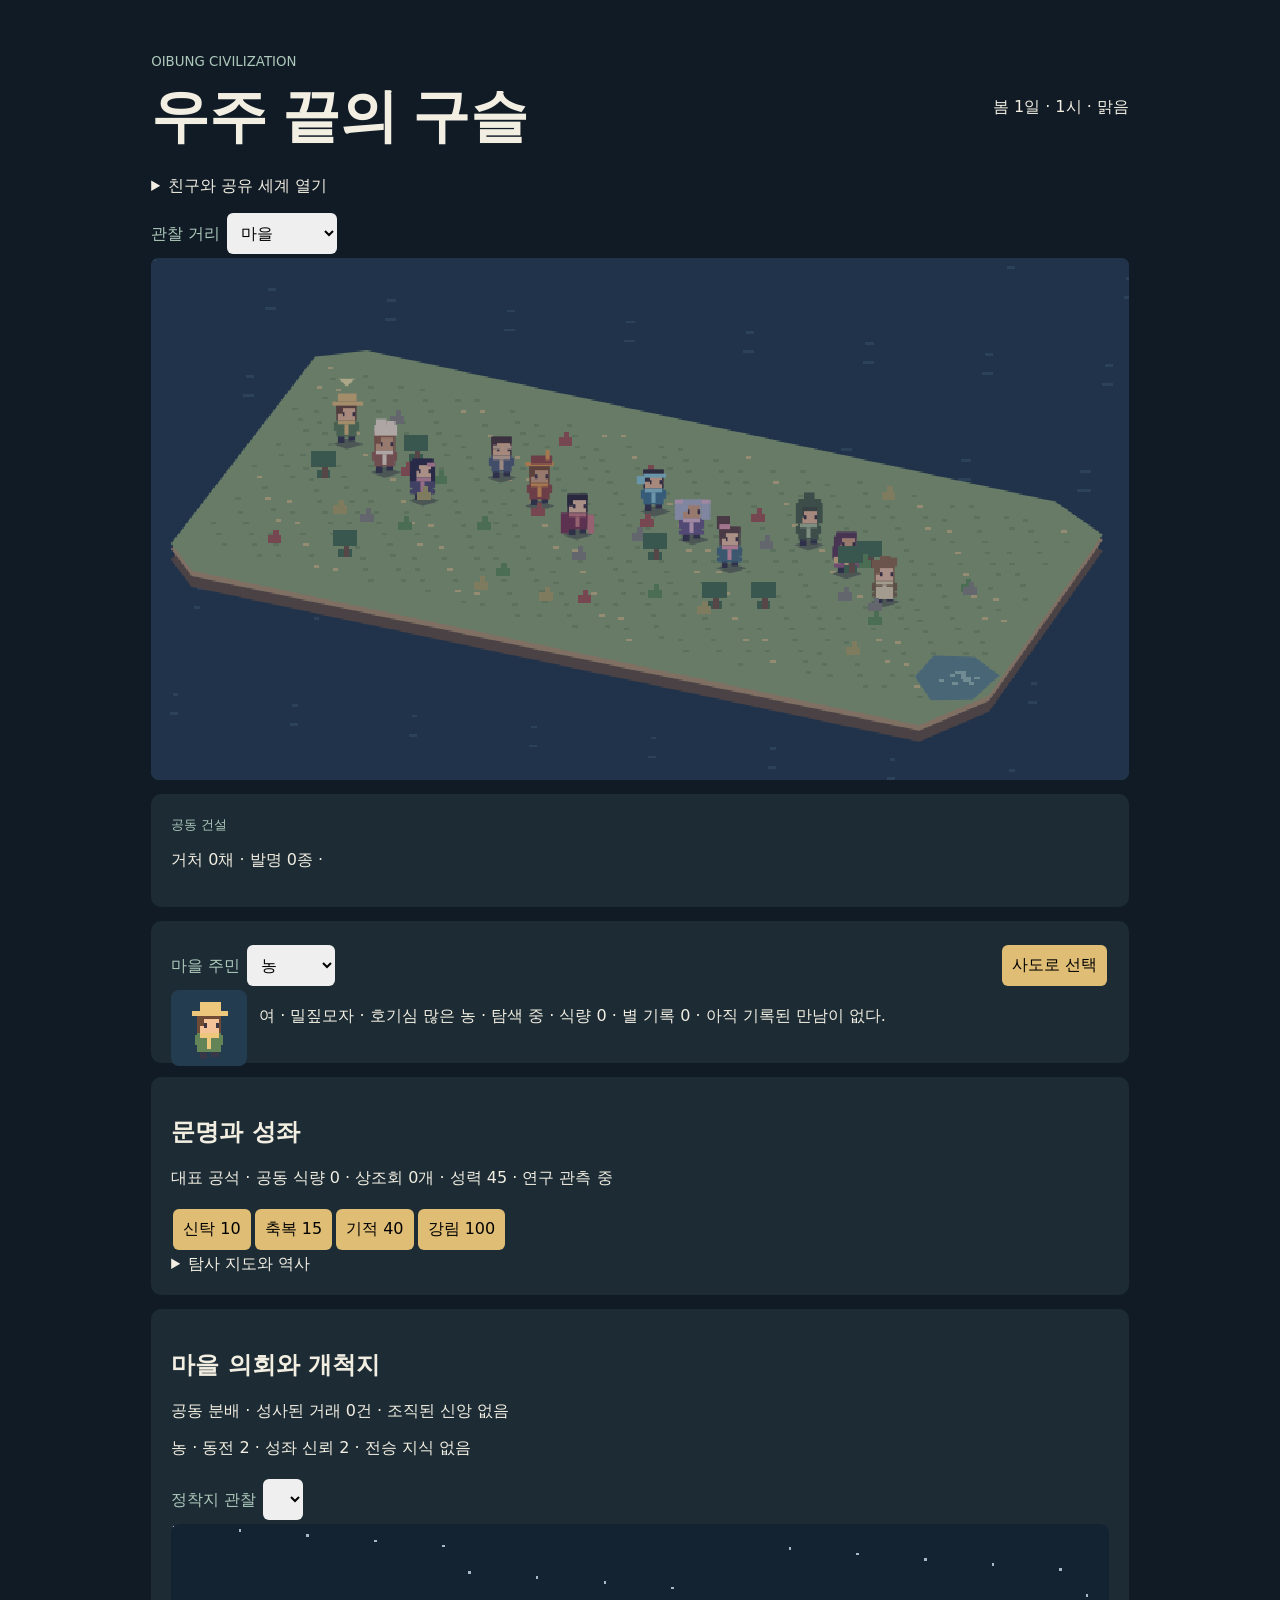
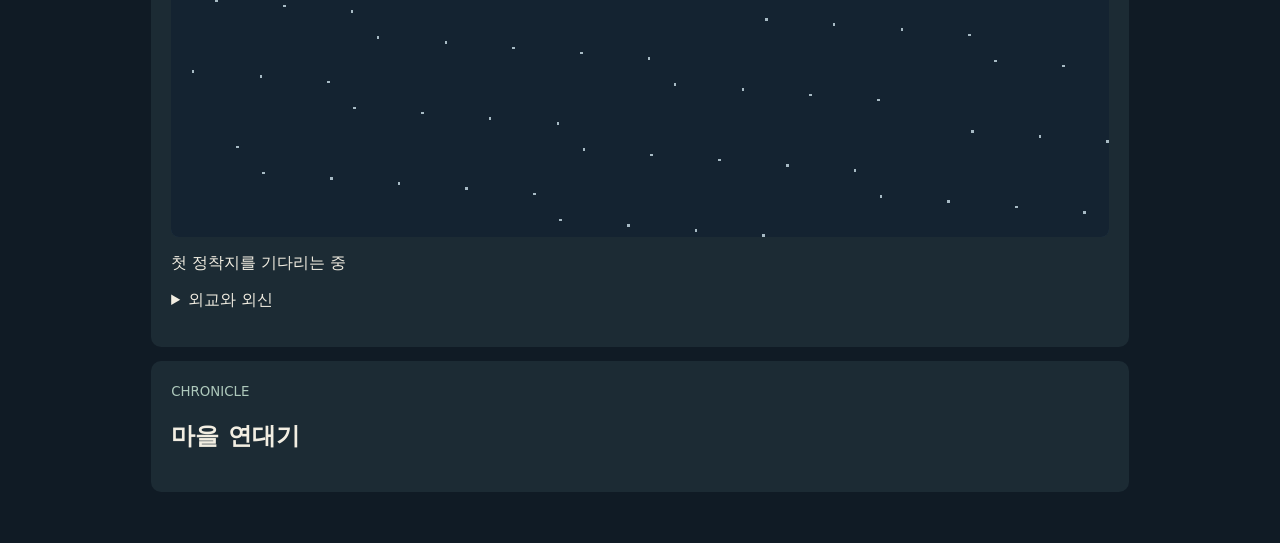
==== commit 4183e42a: "Grow settlements, tools and trails from local resources: index.html" ====
--- a/oibung-civilization/index.html
+++ b/oibung-civilization/index.html
@@ -1,12 +1,19 @@
-<!doctype html><html lang="ko"><meta charset=utf-8><meta name=viewport content="width=device-width,initial-scale=1"><title>오이붕 문명</title><style>*{box-sizing:border-box}body{background:#101b25;color:#f2eee2;font:16px system-ui;margin:auto;max-width:1080px;padding:4vw}header,section{display:flex;align-items:center;justify-content:space-between;gap:14px}small,label{color:#aec9bc}h1{font: bold clamp(30px,5vw,58px) Georgia,serif;margin:8px 0}canvas{width:100%;image-rendering:pixelated;display:block;background:#243c50;cursor:pointer;border-radius:8px}article{background:#1c2b34;padding:20px;border-radius:10px;margin-top:14px}button,input,select{font:inherit;padding:10px;border:0;border-radius:6px;margin:4px 2px}button{background:#dfbd75;cursor:pointer}input{width:min(95%,360px)}li{margin:.6em 0}section{flex-wrap:wrap}[hidden]{display:none!important}</style><header><div><small>OIBUNG CIVILIZATION</small><h1>우주 끝의 구슬</h1></div><span id="clock"></span></header><details id="joinWorld" style="margin:12px 0"><summary>친구와 공유 세계 열기</summary><form id="joinForm"><label for="worldAddress">초대받은 서버 주소</label> <input type="url" id="worldAddress" required placeholder="https://…"><button>입장</button></form><a href="http://localhost:8080/" style="color:#dfbd75">이 PC에서 실행한 서버 열기</a></details><section><label>관찰 거리 <select id="skyLevel"><option>마을</option><option>행성</option><option>항성계</option><option>은하</option><option>구슬 바깥</option></select></label><span id="skyButtons" hidden><button onclick="magnify(.8)" aria-label="축소">−</button><button onclick="magnify(1.25)" aria-label="확대">＋</button></span></section><canvas hidden id="skyMap" width="360" height="144" style="touch-action:none"></canvas><span id="skyCaption"></span><canvas id="map" width="720" height="384" aria-label="주민을 선택할 수 있는 마을 지도"></canvas><article><small>공동 건설</small><p id="construction"></p></article><article><section><div><label>마을 주민</label> <select id="pick"></select></div><button id="choose">사도로 선택</button></section><canvas id="portrait" width="64" height="64" style="width:76px;float:left;margin-right:12px"></canvas><p id="bio"></p><div id="oracle"><input id="msg" placeholder="식량을 모아라 / 이웃을 도와라 / 별을 관찰해"><button id="send">계시 전달</button></div><p id="reply" role="status"></p></article><article><h2>문명과 성좌</h2><p id="worldInfo"></p><button onclick="invoke('신탁')">신탁 10</button><button onclick="invoke('축복')">축복 15</button><button onclick="invoke('기적')">기적 40</button><button onclick="invoke('강림')">강림 100</button><button id="contract" onclick="pact()">외신과 계약</button><details><summary>탐사 지도와 역사</summary><p id="atlas"></p><ol id="historyList"></ol></details></article><article><h2>마을 의회와 개척지</h2><p id="society"></p><p id="journal"></p><label for="orbitPick">정착지 관찰</label> <select id="orbitPick" onchange="orbitView()"></select><canvas id="orbitMap" width="360" height="120"></canvas><p id="orbitStatus"></p><details><summary>외교와 외신</summary><p id="diplomatic"></p><p id="visitors"></p></details><ul id="colonies"></ul><p id="lineage"></p></article><article><small>CHRONICLE</small><h2>마을 연대기</h2><ul id="log"></ul></article><script src="./society.js"></script><script>
-const names='농 빵 비서 최규원 박성원 배서준 이권재 별이 단비 솔 달래 보리'.split(' '),traits=['호기심 많은','다정한','신중한'],places=[[48,112],[165,132],[308,96],[233,105]],acts=['채집','나눔','별 관찰','식사'];let s;try{s=JSON.parse(localStorage.marble1)}catch{}s??={tick:0,apostle:-1,log:[],p:names.map((name,i)=>({name,x:38+i*23,y:108+i%3*8,food:2,hunger:i%4,act:i%4,stars:0,debt:{}}))};s.wood ??= 0;
+<!doctype html><html lang="ko"><meta charset=utf-8><meta name=viewport content="width=device-width,initial-scale=1"><title>오이붕 문명</title><style>*{box-sizing:border-box}body{background:#101b25;color:#f2eee2;font:16px system-ui;margin:auto;max-width:1080px;padding:4vw}header,section{display:flex;align-items:center;justify-content:space-between;gap:14px}small,label{color:#aec9bc}h1{font: bold clamp(30px,5vw,58px) Georgia,serif;margin:8px 0}canvas{width:100%;image-rendering:pixelated;display:block;background:#243c50;cursor:pointer;border-radius:8px}article{background:#1c2b34;padding:20px;border-radius:10px;margin-top:14px}button,input,select{font:inherit;padding:10px;border:0;border-radius:6px;margin:4px 2px}button{background:#dfbd75;cursor:pointer}input{width:min(95%,360px)}li{margin:.6em 0}section{flex-wrap:wrap}[hidden]{display:none!important}</style><header><div><small>OIBUNG CIVILIZATION</small><h1>우주 끝의 구슬</h1></div><span id="clock"></span></header><p id="genEntry"><a style="color:#dfbd75" href="?genesis=1">개척 세계 열기</a></p><details id="joinWorld" style="margin:12px 0"><summary>친구와 공유 세계 열기</summary><form id="joinForm"><label for="worldAddress">초대받은 서버 주소</label> <input type="url" id="worldAddress" required placeholder="https://…"><button>입장</button></form><a href="http://localhost:8080/" style="color:#dfbd75">이 PC에서 실행한 서버 열기</a></details><section><label>관찰 거리 <select id="skyLevel"><option>마을</option><option>행성</option><option>항성계</option><option>은하</option><option>구슬 바깥</option></select></label><span id="skyButtons" hidden><button onclick="magnify(.8)" aria-label="축소">−</button><button onclick="magnify(1.25)" aria-label="확대">＋</button></span></section><canvas hidden id="skyMap" width="360" height="144" style="touch-action:none"></canvas><span id="skyCaption"></span><canvas id="map" width="720" height="384" aria-label="주민을 선택할 수 있는 마을 지도"></canvas><article><small>공동 건설</small><p id="construction"></p></article><article><section><div><label>마을 주민</label> <select id="pick"></select></div><button id="choose">사도로 선택</button></section><canvas id="portrait" width="64" height="64" style="width:76px;float:left;margin-right:12px"></canvas><p id="bio"></p><div id="oracle"><input id="msg" placeholder="식량을 모아라 / 이웃을 도와라 / 별을 관찰해"><button id="send">계시 전달</button></div><p id="reply" role="status"></p></article><article><h2>문명과 성좌</h2><p id="worldInfo"></p><button onclick="invoke('신탁')">신탁 10</button><button onclick="invoke('축복')">축복 15</button><button onclick="invoke('기적')">기적 40</button><button onclick="invoke('강림')">강림 100</button><button id="contract" onclick="pact()">외신과 계약</button><details><summary>탐사 지도와 역사</summary><p id="atlas"></p><ol id="historyList"></ol></details></article><article><h2>마을 의회와 개척지</h2><p id="society"></p><p id="journal"></p><label for="orbitPick">정착지 관찰</label> <select id="orbitPick" onchange="orbitView()"></select><canvas id="orbitMap" width="360" height="120"></canvas><p id="orbitStatus"></p><details><summary>외교와 외신</summary><p id="diplomatic"></p><p id="visitors"></p></details><ul id="colonies"></ul><p id="lineage"></p></article><article><small>CHRONICLE</small><h2>마을 연대기</h2><ul id="log"></ul></article><script src="./genesis.js"></script><script src="./society.js"></script><script>
+const names='농 빵 비서 최규원 박성원 배서준 이권재 별이 단비 솔 달래 보리'.split(' '),traits=['호기심 많은','다정한','신중한'],places=[[48,112],[165,132],[308,96],[233,105]],acts=['채집','나눔','별 관찰','식사'];const saveSlot=new URLSearchParams(location.search).has('genesis')?'marbleGenesis1':'marble1';let s;try{s=JSON.parse(localStorage.getItem(saveSlot))}catch{}const fresh=!s;s??={tick:0,apostle:-1,log:[],p:names.map((name,i)=>({name,x:38+i*23,y:108+i%3*8,food:2,hunger:i%4,act:i%4,stars:0,debt:{}}))};if(fresh)MarbleGenesis.start(s,Math.floor(Math.random()*4294967296));s.wood ??= 0;
 s.houses ??= 0;
 s.progress ??= 0;
 for (const person of s.p) person.fatigue ??= 0;
 const lots = [[96,145],[202,147],[301,146]];
-acts.push('벌목','집 짓기','수면','대화','낚시','씨뿌리기','물주기','수확');
+acts.push('벌목','집 짓기','수면','대화','낚시','씨뿌리기','물주기','수확','탐색','자원 채취','도구 실험','거처 짓기','식량 전달');
 function destination(person, index) {
-  if(person.act>=9&&person.act<=11)return fieldSites[Math.floor(index/4)];
+  if(s.genesis){
+ if(person.act===16){const q=s.p.find(q=>q.name===person.friend);return q?[q.x,q.y]:[person.x,person.y]}
+ if(person.act===6||person.act===3)return person.home||person.camp||[person.x,person.y];
+ if(person.act===7){const q=s.p[(index+1)%s.p.length];return [q.x,q.y]}
+ if(person.act===14)return person.home||person.camp;
+ if(person.act>=12)return person.site||person.camp||[person.x,person.y]
+ }
+ if(person.act>=9&&person.act<=11)return fieldSites[Math.floor(index/4)];
   if(person.act===7)return [165,124];
   if(person.act===8)return [334,134];
   if (person.act === 4) return [32,88];
@@ -15,7 +22,8 @@
   return places[person.act];
 }
 function nextGoal(person,index) {
-  if(!person.food && civ.stock>0){civ.stock--;person.food++;return 3}
+  if(s.genesis){const action=MarbleGenesis.choose(s,person,index);if(action!==null)return action}
+ if(!person.food && civ.stock>0){civ.stock--;person.food++;return 3}
   if(!person.food)return s.berries?0:8;
   if (person.hunger >= 5) return 3;
   if (person.fatigue >= 4) return 6;
@@ -77,7 +85,7 @@
 const cell=(x,y)=>tileY(y)*64+tileX(x);
 const center=n=>[(n%64+.5)*360/64,72+(Math.floor(n/64)+.5)*100/64];
 const blocked=new Uint8Array(4096);
-for(let n=0;n<4096;n++){const [x,y]=center(n);blocked[n]=[[62,97],[133,86],[226,93],[264,112]].some(([a,b])=>x>=a&&x<a+24&&y>=b&&y<b+16)}
+for(let n=0;n<4096;n++){const [x,y]=center(n);blocked[n]=!s.genesis&&[[62,97],[133,86],[226,93],[264,112]].some(([a,b])=>x>=a&&x<a+24&&y>=b&&y<b+16)}
 const maps=new Map();
 function distances(goal){
  if(maps.has(goal))return maps.get(goal);
@@ -94,7 +102,7 @@
  if(next===undefined){const near=Array.from(dist).findIndex(v=>v>=0);[p.x,p.y]=center(near);continue}
  ;[p.x,p.y]=center(next)
  }}
-function target(p,i){const [x,y]=destination(p,i);let tx=x+(i%4)*5,ty=y+Math.floor(i/4)*5;while(blocked[cell(tx,ty)])ty+=2;return [tx,ty]}
+function target(p,i){const [x,y]=destination(p,i);if(s.genesis)return [x,y];let tx=x+(i%4)*5,ty=y+Math.floor(i/4)*5;while(blocked[cell(tx,ty)])ty+=2;return [tx,ty]}
 s.berries??=16;
 for(const p of s.p){p.friends??={};p.memory??='아직 기록된 만남이 없다.'}
 
@@ -277,7 +285,7 @@
  for(const p of [...s.p].sort((a,b)=>a.food-b.food)){if(p.food===0&&civ.stock){p.food++;civ.stock--}}
  }
  if(s.tick%48===0){
- const discoveries=[['천문력',civ.observations>=8],['정밀 공구',civ.craft>=8],['항법',civ.knowledge.includes('천문력')&&civ.observations>=24],['추진 기관',civ.knowledge.includes('정밀 공구')&&s.houses>=2&&civ.craft>=18]];
+ const discoveries=[['천문력',civ.observations>=8],['정밀 공구',civ.craft>=8&&(!s.genesis||s.genesis.tools.some(tool=>tool.key.endsWith(':1')))],['항법',civ.knowledge.includes('천문력')&&civ.observations>=24],['추진 기관',civ.knowledge.includes('정밀 공구')&&s.houses>=2&&civ.craft>=18&&(!s.genesis||s.genesis.tools.some(tool=>tool.key.endsWith(':2')))]];
  for(const [name,ok] of discoveries)if(ok&&!civ.knowledge.includes(name)){civ.knowledge.push(name);const scholar=[...s.p].sort((a,b)=>b.stars-a.stars)[0];scholar.lore.push(name);record('마을 연구 기록에 '+name+' 원리가 등록됐다.')}
  if(civ.knowledge.length>=4&&s.wood>=4&&civ.stock>=2){s.wood-=4;civ.stock-=2;civ.fleet++;record('목재 4와 보급 식량 2로 탐사선 완성')}
  if(civ.fleet&&civ.stock>=1){civ.fleet--;civ.stock--;civ.voyages++;
@@ -316,13 +324,14 @@
  civ.stock-=3;civ.treaty=true;civ.gravity=1;civ.lawUntil=0;record('추방자에게 보급품을 제공해 다른 구슬로 가는 항로를 얻었다.');save();ui()
 }
 
-const ctx=map.getContext('2d'),rect=(x,y,w,h,c)=>{ctx.fillStyle=c;ctx.fillRect(x|0,y|0,w,h)},note=t=>{s.log.unshift(t);s.log.length=Math.min(15,s.log.length)},save=()=>{try{localStorage.marble1=JSON.stringify(s)}catch{}},sel=()=>+pick.value;names.forEach((n,i)=>pick.add(new Option(s.p[i].name,i)));pick.value=Math.max(0,s.apostle);function ui(){societyUI();worldInfo.textContent='대표 '+(civ.leader||'공석')+' · 공동 식량 '+civ.stock+' · 상조회 '+(civ.groups||[]).length+'개 · 성력 '+civ.power+' · 연구 '+(civ.knowledge.join(', ')||'관측 중');contract.hidden=!civ.contact||civ.treaty;atlas.textContent=civ.systems.slice(-16).map(v=>v.star+' ('+v.gravity.toFixed(1)+'g)').join(' · ')||'미탐사';historyList.replaceChildren(...civ.archives.slice(0,30).map(v=>Object.assign(document.createElement('li'),{textContent:(1+Math.floor(v.tick/48))+'일 · '+v.message+(v.cause?' · 원인 사건 #'+v.cause:'')})));construction.textContent='누적 수확 '+s.land.harvest+' · 숲 '+s.land.trees+' · 물고기 '+s.land.fish+' · 열매 '+s.berries+'개 · 공동 목재 '+s.wood+'개 · 새집 '+s.houses+'/3채'+(s.houses<3?' · 다음 집 '+s.progress+'/6':' · 건설 완료');let p=s.p[sel()];let pc=portrait.getContext('2d');pc.clearRect(0,0,64,64);sprite(pc,sel(),32,58,2,0,false,-1);bio.textContent=profiles[sel()][0]+' · '+profiles[sel()][1]+' · '+traits[sel()%3]+' '+p.name+' · '+acts[p.act]+' 중 · 식량 '+p.food+' · 별 기록 '+p.stars+' · '+p.memory+(p.plan?' · 목표 '+p.plan.title+' '+(p.plan.stage+1)+'/3 · '+p.plan.reason:'');choose.textContent=s.apostle===sel()?'나의 사도':'사도로 선택';oracle.hidden=s.apostle!==sel();clock.textContent=seasons[season()]+' '+(1+Math.floor(s.tick/48))+'일 · '+hour()+'시 · '+weather();log.replaceChildren(...s.log.map(t=>Object.assign(document.createElement('li'),{textContent:t})));}pick.onchange=()=>{reply.textContent='';ui()};choose.onclick=()=>{s.apostle=sel();s.p[sel()].trust=Math.max(0,s.p[sel()].trust);note(s.p[sel()].name+'에게 별빛이 닿았다.');save();ui()};send.onclick=()=>{let p=s.p[sel()],v=msg.value,proposal=MarbleSociety.propose(v),a=proposal?({ '천문 기록':2,'구호 활동':0,'공방 연구':4 }[proposal]):/별|우주|관찰/.test(v)?2:/이웃|도와|나눠|나눔/.test(v)?1:/채집|모아|식량/.test(v)?0:-1;if(a<0){reply.textContent='채집, 이웃 돕기, 별 관찰 중 하나를 제안해 줘.';return}let why=p.hunger>=6?'지금은 배가 너무 고파요.':a===1&&p.food<2?'나눌 식량을 먼저 구할게요.':'';if(proposal&&!why){MarbleSociety.assign(p,proposal,s.tick);record(p.name+' · '+proposal+' 계시 수락',{actor:p.name,kind:'계시'});p.plan.cause=civ.eventSerial}if(why)p.trust=Math.max(-3,p.trust-1);
+const ctx=map.getContext('2d'),rect=(x,y,w,h,c)=>{ctx.fillStyle=c;ctx.fillRect(x|0,y|0,w,h)},note=t=>{s.log.unshift(t);s.log.length=Math.min(15,s.log.length)},save=()=>{try{localStorage.setItem(saveSlot,JSON.stringify(s))}catch{}},sel=()=>+pick.value;names.forEach((n,i)=>pick.add(new Option(s.p[i].name,i)));pick.value=Math.max(0,s.apostle);function ui(){societyUI();worldInfo.textContent='대표 '+(civ.leader||'공석')+' · 공동 식량 '+civ.stock+' · 상조회 '+(civ.groups||[]).length+'개 · 성력 '+civ.power+' · 연구 '+(civ.knowledge.join(', ')||'관측 중');contract.hidden=!civ.contact||civ.treaty;atlas.textContent=civ.systems.slice(-16).map(v=>v.star+' ('+v.gravity.toFixed(1)+'g)').join(' · ')||'미탐사';historyList.replaceChildren(...civ.archives.slice(0,30).map(v=>Object.assign(document.createElement('li'),{textContent:(1+Math.floor(v.tick/48))+'일 · '+v.message+(v.cause?' · 원인 사건 #'+v.cause:'')})));construction.textContent='누적 수확 '+s.land.harvest+' · 숲 '+s.land.trees+' · 물고기 '+s.land.fish+' · 열매 '+s.berries+'개 · 공동 목재 '+s.wood+'개 · 새집 '+s.houses+'/3채'+(s.houses<3?' · 다음 집 '+s.progress+'/6':' · 건설 완료');if(s.genesis)construction.textContent='거처 '+s.genesis.homes.length+'채 · 발명 '+s.genesis.tools.length+'종 · '+s.genesis.tools.slice(-2).map(v=>v.author+'의 '+v.name).join(' / ');
+ let p=s.p[sel()];let pc=portrait.getContext('2d');pc.clearRect(0,0,64,64);sprite(pc,sel(),32,58,2,0,false,-1);bio.textContent=profiles[sel()][0]+' · '+profiles[sel()][1]+' · '+traits[sel()%3]+' '+p.name+' · '+acts[p.act]+' 중 · 식량 '+p.food+' · 별 기록 '+p.stars+' · '+p.memory+(p.plan?' · 목표 '+p.plan.title+' '+(p.plan.stage+1)+'/3 · '+p.plan.reason:'');choose.textContent=s.apostle===sel()?'나의 사도':'사도로 선택';oracle.hidden=s.apostle!==sel();clock.textContent=seasons[season()]+' '+(1+Math.floor(s.tick/48))+'일 · '+hour()+'시 · '+weather();log.replaceChildren(...s.log.map(t=>Object.assign(document.createElement('li'),{textContent:t})));}pick.onchange=()=>{reply.textContent='';ui()};choose.onclick=()=>{s.apostle=sel();s.p[sel()].trust=Math.max(0,s.p[sel()].trust);note(s.p[sel()].name+'에게 별빛이 닿았다.');save();ui()};send.onclick=()=>{let p=s.p[sel()],v=msg.value,proposal=MarbleSociety.propose(v),a=proposal?({ '천문 기록':2,'구호 활동':0,'공방 연구':4 }[proposal]):/별|우주|관찰/.test(v)?2:/이웃|도와|나눠|나눔/.test(v)?1:/채집|모아|식량/.test(v)?0:-1;if(a<0){reply.textContent='채집, 이웃 돕기, 별 관찰 중 하나를 제안해 줘.';return}let why=p.hunger>=6?'지금은 배가 너무 고파요.':a===1&&p.food<2?'나눌 식량을 먼저 구할게요.':'';if(proposal&&!why){MarbleSociety.assign(p,proposal,s.tick);record(p.name+' · '+proposal+' 계시 수락',{actor:p.name,kind:'계시'});p.plan.cause=civ.eventSerial}if(why)p.trust=Math.max(-3,p.trust-1);
  if(p.trust<=-3){s.apostle=-1;reply.textContent=p.name+'이 반복된 강요로 성좌를 떠났다.';record(reply.textContent);save();ui();return}
  p.dwelling=0;p.act=why?(p.food&&p.hunger>=6?3:0):a;reply.textContent=p.name+' · '+(why||acts[a]+'을 시작할게요.');note(reply.textContent);save();ui()};let lastMove=0;
 const tracks=new Map();
-function step(){lastMove=performance.now();s.p.forEach((p,i)=>tracks.set(i,[p.x,p.y]));s.tick++;advanceWorld();landscapeTick();s.p.forEach((p,i)=>{let [x,y]=target(p,i);walk(p,x,y);if(p.x!==x||p.y!==y)return;if((p.dwelling??0)<3){p.dwelling=(p.dwelling??0)+1;return}p.dwelling=0;
+function step(){lastMove=performance.now();s.p.forEach((p,i)=>tracks.set(i,[p.x,p.y]));s.tick++;if(s.genesis)MarbleGenesis.cycle(s);advanceWorld();landscapeTick();s.p.forEach((p,i)=>{let [x,y]=target(p,i);walk(p,x,y);if(s.genesis)MarbleGenesis.survey(s,p);if(p.x!==x||p.y!==y)return;if((p.dwelling??0)<3){p.dwelling=(p.dwelling??0)+1;return}p.dwelling=0;
  const before={wood:s.wood,food:p.food};let conversation=false;
- finishWork(p);farm(p,i);let a=p.act;
+ if(s.genesis)MarbleGenesis.finish(s,p,record);finishWork(p);farm(p,i);let a=p.act;
  if(a===0&&s.berries){s.berries--;p.food++}if(a===8&&s.land.fish){s.land.fish--;p.food++}
  if(a===7){const q=s.p.find(q=>q!==p&&Math.hypot(q.x-p.x,q.y-p.y)<24);if(q){conversation=true;teach(p,q);teach(q,p);for(const [u,v] of [[p,q],[q,p]]){u.friends[v.name]=(u.friends[v.name]??0)+1;u.memory=v.name+'와 마을길에서 이야기했다.'}note(p.name+'와 '+q.name+'의 대화 · 친분 '+p.friends[q.name])}}if(a===3&&p.food){p.food--;p.hunger=0}else p.hunger++;if(a===2){p.stars++;civ.observations++}if(a===4||a===5)civ.craft++;if(a===1&&p.food){let others=s.p.filter(q=>q!==p),q=others.sort((u,v)=>(p.debt[v.name]||0)-(p.debt[u.name]||0)||u.food-v.food)[0];q.food++;p.food--;q.debt[p.name]=(q.debt[p.name]||0)+1;note(p.name+' → '+q.name+'에게 식량을 나눴다. '+q.name+'이 은혜를 기억한다.')}MarbleSociety.progress(s,p,a,a===7?conversation:a===4?s.wood>before.wood:a===1?p.food<before.food:a===2||p.food>before.food,record);p.act=nextGoal(p,i)});save();ui()}
 const project=(x,y)=>[180+(x-180)*.82-(y-122)*.61,105+(x-180)*.18+(y-122)*.79];
@@ -350,27 +359,27 @@
  const outline=[[0,76],[18,69],[327,69],[355,78],[359,152],[341,170],[16,172],[0,163]];
  surface(outline,'#665442',-6);surface(outline,'#b79c71',-2);surface(outline,['#91ad76','#78995e','#b89d65','#cbd8cf'][season()]);
  for(let n=0;n<500;n++){let x=8+n*73%338,y=79+n*31%83;let [u,v]=project(x,y);rect(u,v,2,1,n%6?['#809c68','#668554','#9b855a','#b5c7bf'][season()]:'#d7c68a')}
- for(let x=4;x<348;x+=4){let y=120+Math.sin(x/52)*7;surface([[x,y],[x+5,y],[x+5,y+7],[x,y+7]],'#c8b58c')}
- paintFields();
+ if(s.genesis){for(const [k,count] of Object.entries(s.genesis.paths)){if(count<10)continue;const [a,b]=k.split(',').map(Number);const x=a*6,y=b*5;surface([[x,y],[x+6,y],[x+6,y+5],[x,y+5]],count>35?'#b29e76':'#92a06c')}}else for(let x=4;x<348;x+=4){let y=120+Math.sin(x/52)*7;surface([[x,y],[x+5,y],[x+5,y+7],[x,y+7]],'#c8b58c')}
+ if(!s.genesis)paintFields();
  surface([[326,141],[342,138],[357,143],[354,155],[338,159],[325,151]],'#628d8e');
- surface([[327,137],[341,137],[341,141],[327,141]],'#967958');
+ if(!s.genesis)surface([[327,137],[341,137],[341,141],[327,141]],'#967958');
  for(let k=0;k<s.land.fish;k++){const [u,v]=project(338+k%5*3,146+Math.floor(k/5)*2);rect(u+Math.sin(t/900+k)*2,v,2,1,'#a0c7bb')}
  const items=[];
  function add(x,y,paint){items.push([project(x,y)[1],paint])}
- for(let i=0;i<s.land.trees;i++){const x=8+i*43%335,y=77+i*3%10;add(x,y,()=>{let [u,v]=project(x,y);rect(u-1,v-9,3,9,'#705a44');for(let k=0;k<3;k++){let w=7-k*1.5,b=v-4-k*4;face([[u-w,b],[u,b-11],[u+w,b]],[['#3e6756','#507861','#658b69'],['#355d49','#4b7550','#63865a'],['#775842','#b47847','#c99a55'],['#677c79','#93a8a3','#d6e1dc']][season()][k])}})}
- for(const [x,y] of [[74,113],[145,102],[238,109],[276,128]])add(x,y,()=>lodge(x,y,6));
- lots.forEach(([x,y],i)=>{if(i<=s.houses)add(x,y,()=>lodge(x,y,i<s.houses?6:s.progress))});
+ if(s.genesis){for(const v of s.genesis.patches){if(!v.amount)continue;add(v.x,v.y,()=>{const [u,b]=project(v.x,v.y);const color=['#497551','#8c8c80','#669758','#b6ae69','#a95b54'][v.kind];rect(u-2,b-3,5,3,color);if(v.kind===0){rect(u,b-8,2,8,'#765b46');rect(u-4,b-10,9,6,color)}else rect(u,b-5,2,3,color)})}}else for(let i=0;i<s.land.trees;i++){const x=8+i*43%335,y=77+i*3%10;add(x,y,()=>{let [u,v]=project(x,y);rect(u-1,v-9,3,9,'#705a44');for(let k=0;k<3;k++){let w=7-k*1.5,b=v-4-k*4;face([[u-w,b],[u,b-11],[u+w,b]],[['#3e6756','#507861','#658b69'],['#355d49','#4b7550','#63865a'],['#775842','#b47847','#c99a55'],['#677c79','#93a8a3','#d6e1dc']][season()][k])}})}
+ for(const [x,y] of (s.genesis?s.genesis.homes.map(v=>v.at):[[74,113],[145,102],[238,109],[276,128]]))add(x,y,()=>lodge(x,y,6));
+ if(!s.genesis)lots.forEach(([x,y],i)=>{if(i<=s.houses)add(x,y,()=>lodge(x,y,i<s.houses?6:s.progress))});
  s.p.forEach((p,i)=>{const [px,py]=tracks.get(i)||[p.x,p.y],f=Math.min(1,Math.max(0,(t-lastMove)/600)),rx=px+(p.x-px)*f,ry=py+(p.y-py)*f;add(rx,ry,()=>{const [u,v]=project(rx,ry),[x,y]=target(p,i);face([[u-5,v],[u,v-2],[u+6,v],[u,v+2]],'#65745a');sprite(ctx,i,u,v,.76,t/180+i,!p.dwelling&&(x!==p.x||y!==p.y),p.act);if(i===sel())face([[u-3,v-24],[u+3,v-24],[u,v-21]],'#fff2ac')})});
  items.sort((a,b)=>a[0]-b[0]).forEach(item=>item[1]());
  const dark=Math.max(0,Math.cos((hour()-1)*Math.PI/12))*.36;
  if(dark){ctx.fillStyle='rgba(28,35,76,'+dark+')';ctx.fillRect(0,0,360,192);
- for(const [x,y] of [[74,113],[145,102],[238,109],[276,128]]){const [u,v]=project(x+7,y);rect(u,v-7,3,2,'#ffdc89')}}
+ for(const [x,y] of (s.genesis?s.genesis.homes.map(v=>v.at):[[74,113],[145,102],[238,109],[276,128]])){const [u,v]=project(x+7,y);rect(u,v-7,3,2,'#ffdc89')}}
  const sky=weather();if(sky!=='맑음'){for(let i=0;i<48;i++){let x=(i*83+t/(sky==='눈'?150:35))%360,y=(i*31+t/(sky==='눈'?70:10))%192;rect(x,y,1,sky==='눈'?1:3,'#c6d9de')}}
  requestAnimationFrame(draw)
 }
 map.onclick=e=>{const r=map.getBoundingClientRect(),x=(e.clientX-r.left)*360/r.width,y=(e.clientY-r.top)*192/r.height;
  const nearest=s.p.map((p,i)=>{const [u,v]=project(p.x,p.y);return [Math.hypot(u-x,v-8-y),i]}).sort((a,b)=>a[0]-b[0])[0];
- if(nearest[0]<15){pick.value=nearest[1];pick.onchange()}};joinWorld.hidden=Boolean(globalThis.SERVER_WORLD);
+ if(nearest[0]<15){pick.value=nearest[1];pick.onchange()}};genEntry.hidden=Boolean(globalThis.SERVER_WORLD||s.genesis);joinWorld.hidden=Boolean(globalThis.SERVER_WORLD);
 try{worldAddress.value=localStorage.oibungSharedOrigin||''}catch{}
 joinForm.onsubmit=e=>{e.preventDefault();const url=new URL(worldAddress.value);if(url.protocol!=='https:'&&!(url.protocol==='http:'&&['localhost','127.0.0.1'].includes(url.hostname))){worldAddress.setCustomValidity('공개 서버는 HTTPS 주소를 입력하세요.');worldAddress.reportValidity();return}try{localStorage.oibungSharedOrigin=url.origin}catch{}location.assign(url.origin)};
 worldAddress.oninput=()=>worldAddress.setCustomValidity('');
